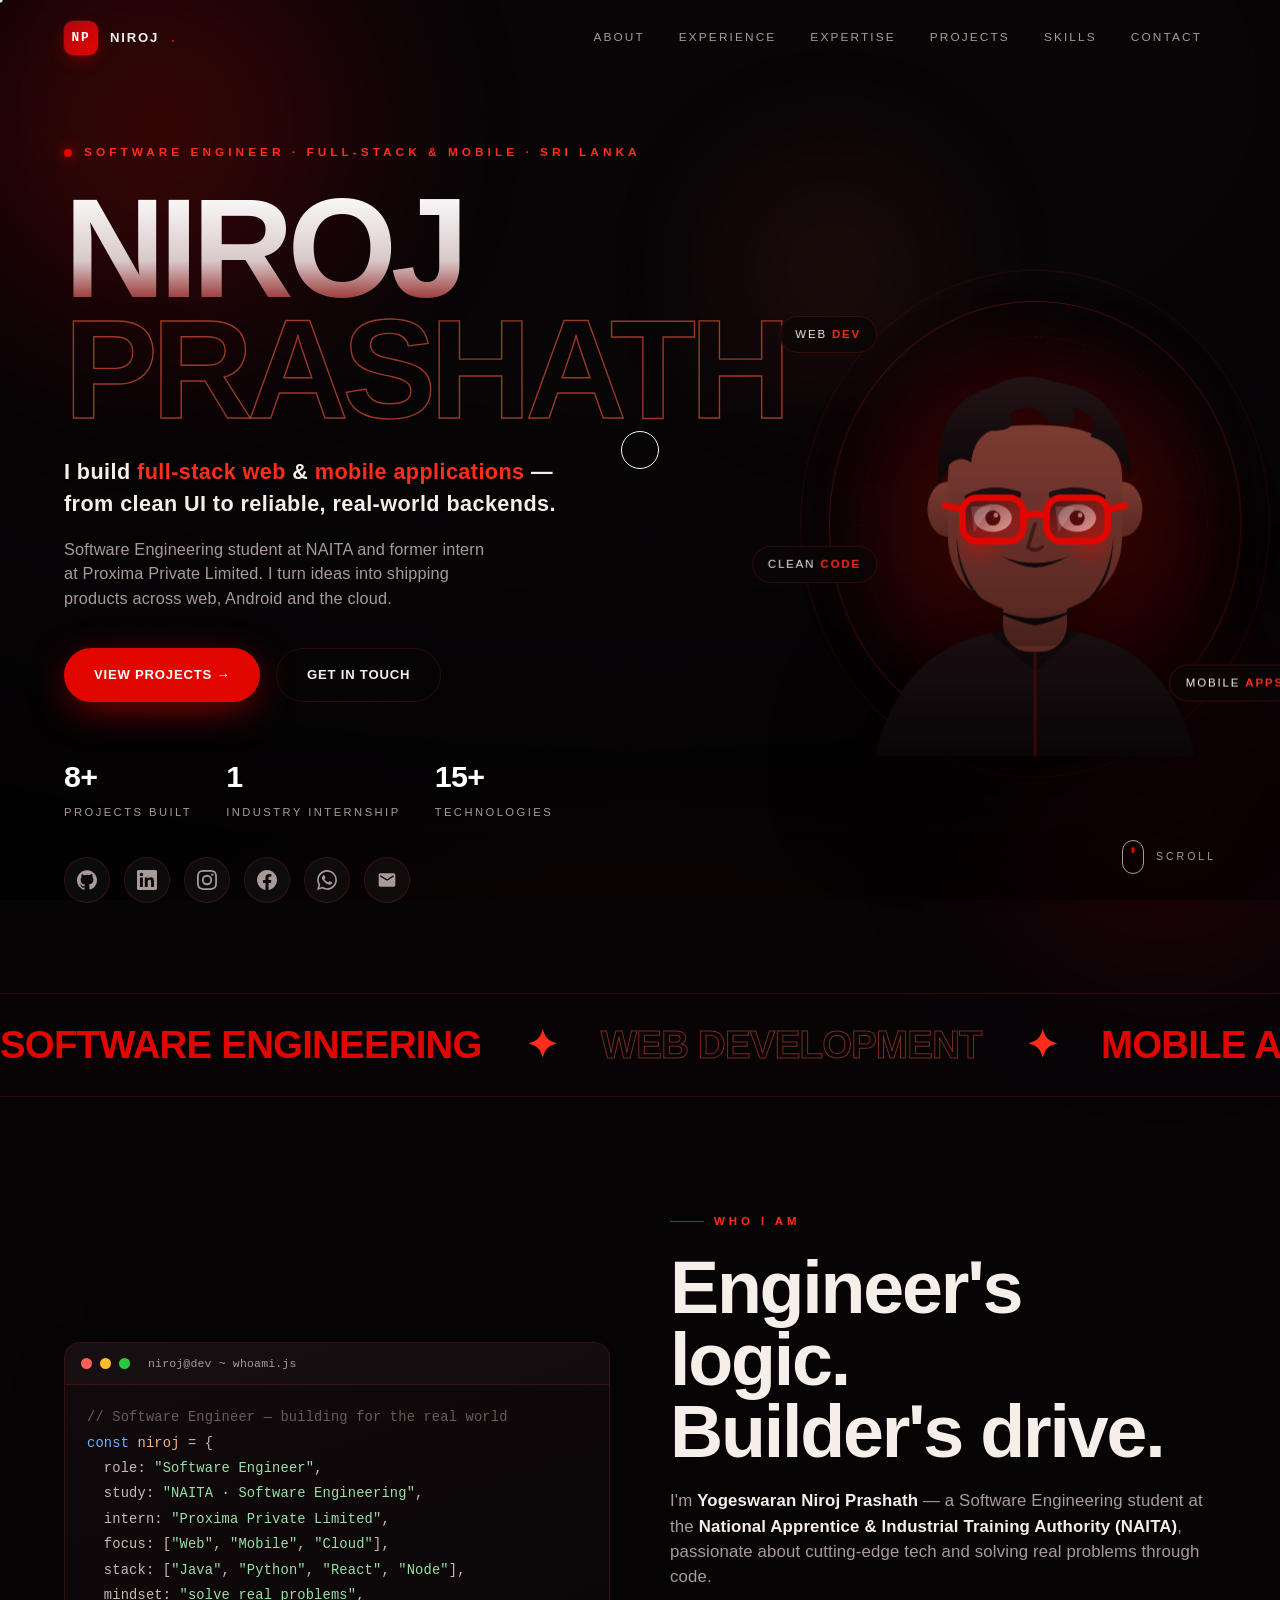
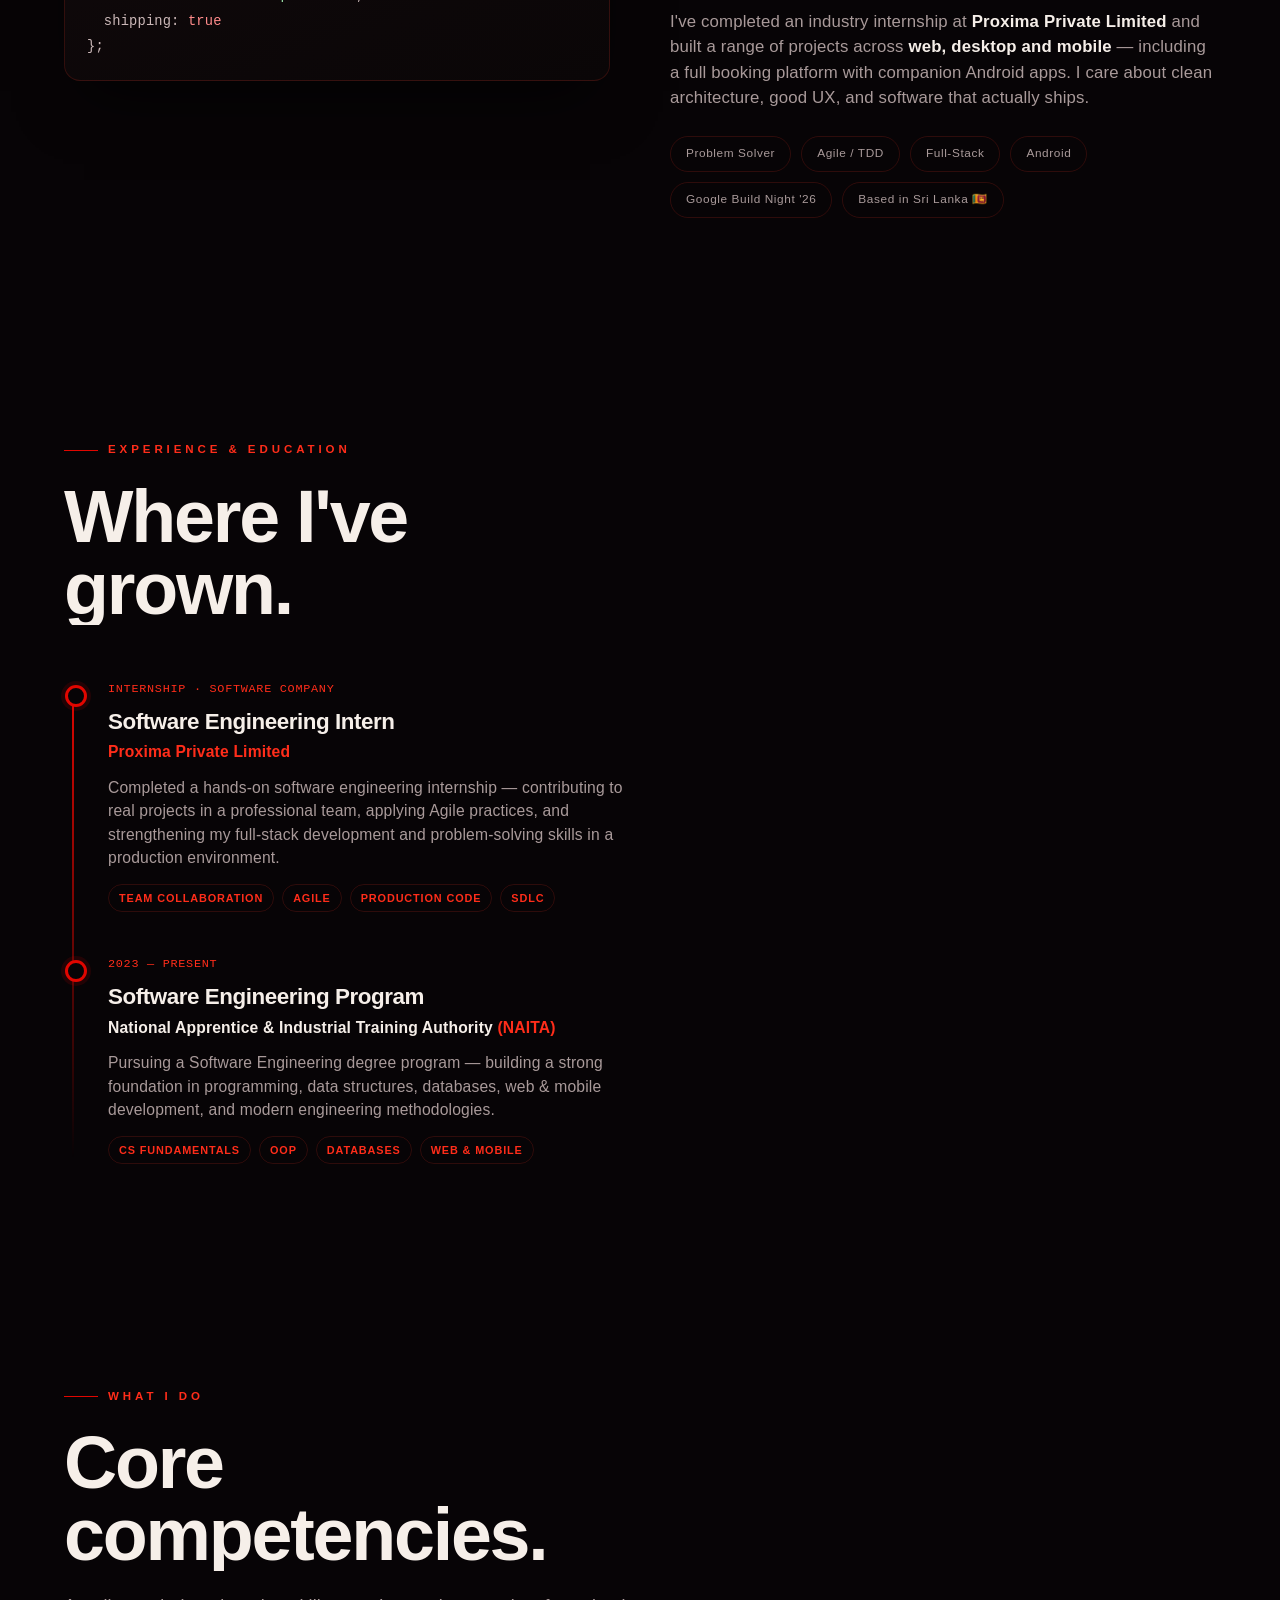
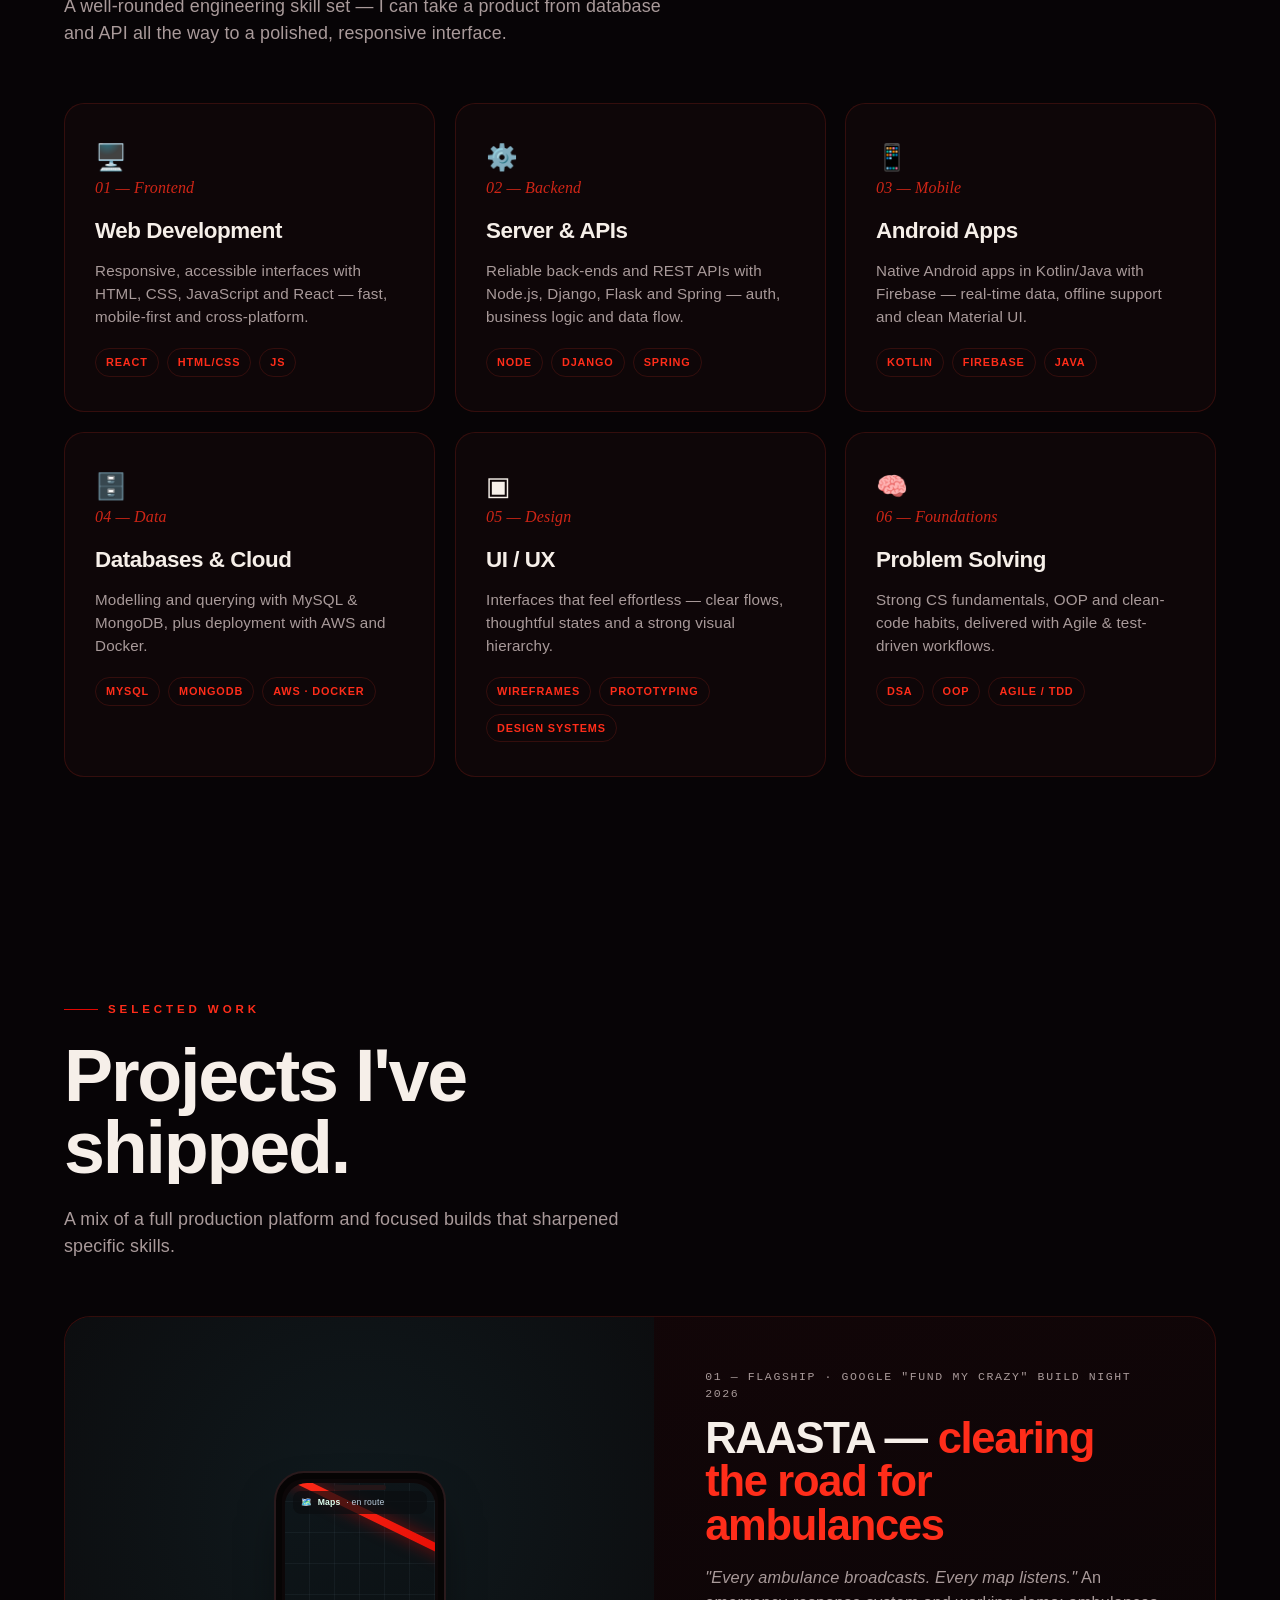
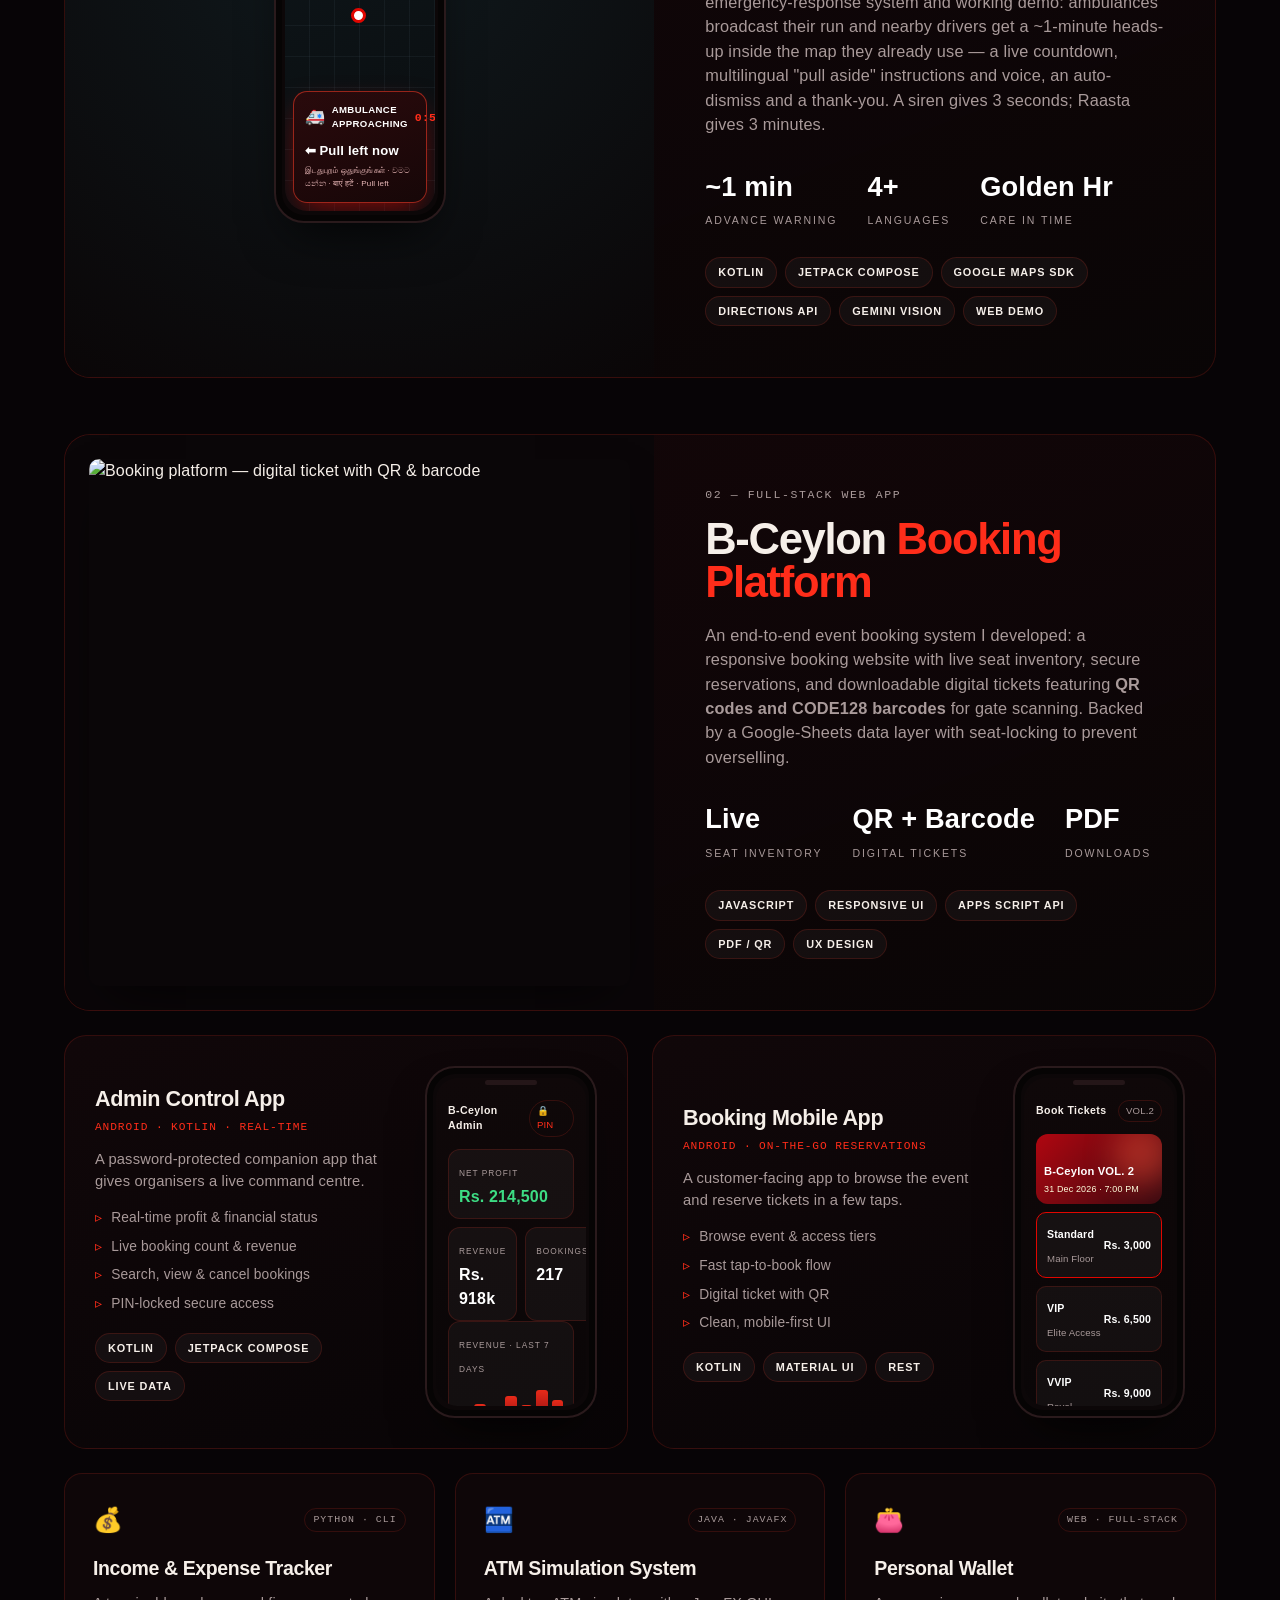
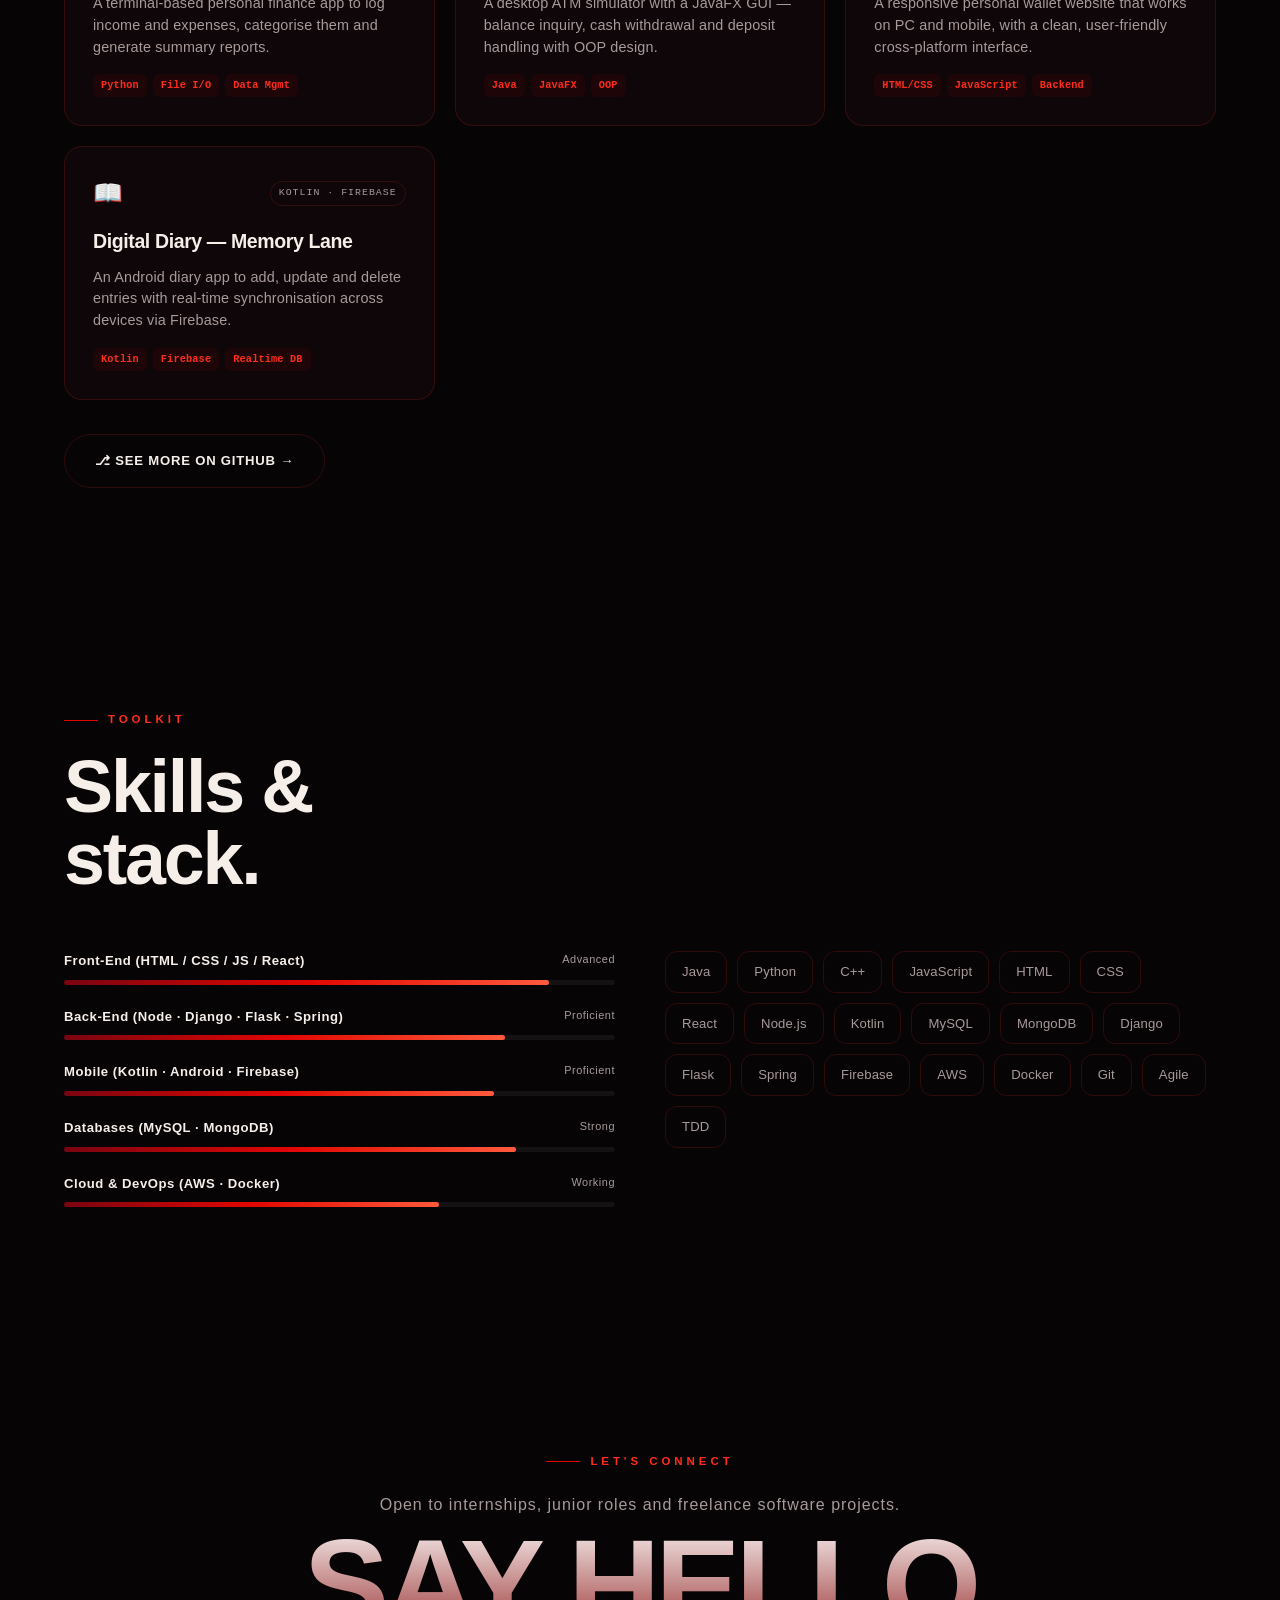
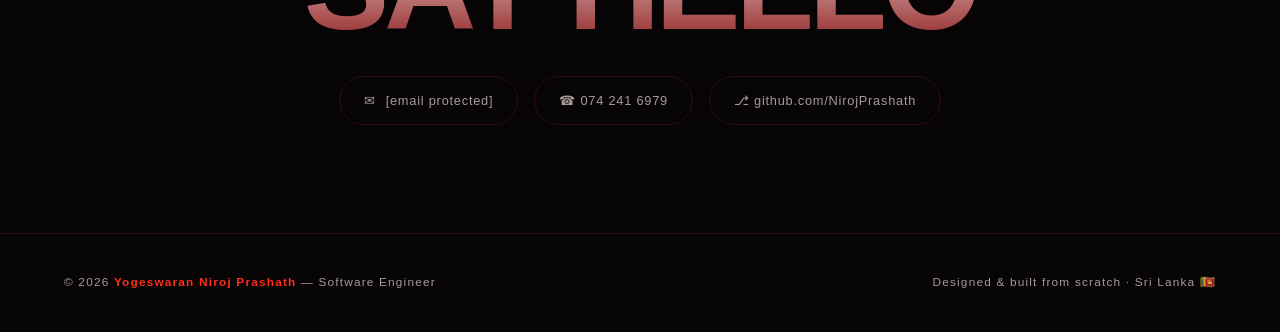
==== index.html @ 3a24121a "Add files via upload" ====
<!DOCTYPE html>
<html lang="en">
<head>
<meta charset="UTF-8" />
<meta name="viewport" content="width=device-width, initial-scale=1.0" />
<title>Niroj Prashath — Software Engineer</title>
<meta name="description" content="Portfolio of Yogeswaran Niroj Prashath — Software Engineer (NAITA). Full-stack web, mobile apps, and real-world software projects. Intern @ Proxima Private Limited." />
<style>
:root{
  --bg:#070406; --bg2:#0d0708; --ink:#f6efe9; --muted:#a99a9a;
  --red:#e10600; --red2:#ff2d1a; --crimson:#b00610; --blood:#7a0410;
  --ember:#ff5a3c; --line:rgba(255,60,40,.16); --card:rgba(20,10,11,.55);
  --glass:rgba(255,255,255,.04); --code:#9be0a8; --code2:#ffb27a; --code3:#6fb3ff;
  --sans:"Helvetica Neue",Inter,-apple-system,BlinkMacSystemFont,"Segoe UI",Arial,sans-serif;
  --mono:"SF Mono",ui-monospace,"Cascadia Code","Courier New",monospace;
  --serif:"Times New Roman",Georgia,serif;
}
*{margin:0;padding:0;box-sizing:border-box}
html{scroll-behavior:smooth}
body{background:var(--bg);color:var(--ink);font-family:var(--sans);overflow-x:hidden;line-height:1.5;letter-spacing:.01em;-webkit-font-smoothing:antialiased;cursor:none}
body.loading{overflow:hidden;height:100vh}
img{display:block;max-width:100%}
a{color:inherit;text-decoration:none}
::selection{background:var(--red);color:#fff}

.grain,.vignette{position:fixed;inset:0;pointer-events:none;z-index:2}
.vignette{background:radial-gradient(120% 90% at 50% 10%,transparent 40%,rgba(0,0,0,.55) 100%),radial-gradient(80% 60% at 50% 120%,rgba(123,4,16,.25),transparent 60%)}
.grain{opacity:.06;mix-blend-mode:overlay;background-image:url("data:image/svg+xml;utf8,<svg xmlns='http://www.w3.org/2000/svg' width='120' height='120'><filter id='n'><feTurbulence type='fractalNoise' baseFrequency='.9' numOctaves='2'/></filter><rect width='100%25' height='100%25' filter='url(%23n)'/></svg>")}

.cur,.cur-dot{position:fixed;top:0;left:0;pointer-events:none;z-index:9999;border-radius:50%;transform:translate(-50%,-50%);mix-blend-mode:difference}
.cur{width:38px;height:38px;border:1.5px solid #fff;transition:width .25s,height .25s,background .25s,opacity .3s}
.cur-dot{width:5px;height:5px;background:#fff}
.cur.grow{width:74px;height:74px;background:rgba(255,255,255,.12);border-color:transparent}
@media (hover:none){.cur,.cur-dot{display:none}body{cursor:auto}}

.progress{position:fixed;top:0;left:0;height:3px;width:0;z-index:9000;background:linear-gradient(90deg,var(--blood),var(--red),var(--ember));box-shadow:0 0 14px var(--red)}

#pre{position:fixed;inset:0;z-index:10000;background:var(--bg);display:grid;place-items:center;transition:opacity .8s,visibility .8s}
#pre.done{opacity:0;visibility:hidden}
.pre-word{font-weight:800;font-size:clamp(2rem,8vw,5rem);letter-spacing:-.03em;line-height:.95;text-align:center;color:#1a1012}
.pre-word b{color:var(--red)}
.pre-bar{margin:22px auto 0;width:min(60vw,320px);height:2px;background:rgba(255,255,255,.08);overflow:hidden}
.pre-bar i{display:block;height:100%;width:0;background:var(--red);animation:load 1.4s ease forwards}
@keyframes load{to{width:100%}}

nav{position:fixed;top:0;left:0;right:0;z-index:800;display:flex;align-items:center;justify-content:space-between;padding:20px clamp(18px,5vw,64px);transition:padding .4s,background .4s,backdrop-filter .4s}
nav.solid{padding-top:12px;padding-bottom:12px;background:rgba(7,4,6,.72);backdrop-filter:blur(14px);border-bottom:1px solid var(--line)}
.brand{display:flex;align-items:center;gap:12px;font-weight:800;letter-spacing:.14em;font-size:.82rem;text-transform:uppercase}
.brand .mono{width:34px;height:34px;border-radius:9px;display:grid;place-items:center;font-family:var(--mono);font-size:.8rem;font-weight:800;color:#fff;background:linear-gradient(135deg,var(--crimson),var(--red));box-shadow:0 0 0 1px var(--line),0 6px 18px -6px rgba(225,6,0,.7)}
.brand b{color:var(--red)}
.nav-links{display:flex;gap:6px}
.nav-links a{font-size:.74rem;text-transform:uppercase;letter-spacing:.18em;color:var(--muted);padding:9px 14px;border-radius:40px;transition:.3s}
.nav-links a:hover,.nav-links a.on{color:var(--ink)}
.nav-links a.on{background:var(--glass)}
.burger{display:none;flex-direction:column;gap:5px;padding:8px}
.burger span{width:24px;height:2px;background:var(--ink);transition:.3s}
@media(max-width:860px){
  .nav-links{position:fixed;inset:0;flex-direction:column;justify-content:center;align-items:center;gap:8px;background:rgba(6,3,5,.97);backdrop-filter:blur(20px);transform:translateY(-100%);transition:transform .5s cubic-bezier(.7,0,.2,1)}
  .nav-links.open{transform:translateY(0)}.nav-links a{font-size:1.1rem}
  .burger{display:flex;z-index:801}
  .burger.x span:nth-child(1){transform:translateY(7px) rotate(45deg)}
  .burger.x span:nth-child(2){opacity:0}
  .burger.x span:nth-child(3){transform:translateY(-7px) rotate(-45deg)}
}

section{position:relative;z-index:3;padding:clamp(80px,12vh,150px) clamp(18px,5vw,64px)}
.eyebrow{display:inline-flex;align-items:center;gap:10px;font-size:.72rem;letter-spacing:.34em;text-transform:uppercase;color:var(--red2);font-weight:700;margin-bottom:22px}
.eyebrow::before{content:"";width:34px;height:1px;background:var(--red)}
.h-sec{font-weight:800;letter-spacing:-.03em;line-height:.98;font-size:clamp(2.1rem,6vw,4.6rem)}
.lead{color:var(--muted);max-width:62ch;font-size:clamp(1rem,1.4vw,1.18rem);margin-top:22px}

.reveal{opacity:0;transform:translateY(38px);transition:opacity 1s cubic-bezier(.2,.7,.2,1),transform 1s cubic-bezier(.2,.7,.2,1)}
.reveal.in{opacity:1;transform:none}
.reveal.d1{transition-delay:.1s}.reveal.d2{transition-delay:.2s}.reveal.d3{transition-delay:.3s}.reveal.d4{transition-delay:.4s}
.mask{overflow:hidden;display:block}
.mask>span{display:block;transform:translateY(110%);transition:transform 1.05s cubic-bezier(.16,1,.3,1)}
.mask.in>span{transform:none}

/* HERO */
.hero{min-height:100vh;display:grid;grid-template-columns:1.15fr .85fr;align-items:center;gap:40px;padding:clamp(120px,16vh,180px) clamp(18px,5vw,64px) 90px;overflow:hidden}
.hero-bg{position:absolute;inset:0;z-index:0;pointer-events:none}
.orb{position:absolute;border-radius:50%;filter:blur(70px);opacity:.55;will-change:transform}
.orb.a{width:52vw;height:52vw;left:-14vw;top:-16vw;background:radial-gradient(circle,rgba(225,6,0,.5),transparent 62%)}
.orb.b{width:42vw;height:42vw;right:-12vw;bottom:-14vw;background:radial-gradient(circle,rgba(123,4,16,.6),transparent 60%)}
.orb.c{width:26vw;height:26vw;right:22vw;top:8vw;background:radial-gradient(circle,rgba(255,90,60,.3),transparent 62%)}
.hero-grid{position:absolute;inset:0;z-index:0;opacity:.5;background:linear-gradient(rgba(255,60,40,.05) 1px,transparent 1px) 0 0/100% 78px,linear-gradient(90deg,rgba(255,60,40,.05) 1px,transparent 1px) 0 0/78px 100%;mask:radial-gradient(80% 70% at 60% 40%,#000,transparent 85%)}
.hero-copy{position:relative;z-index:4}
.kicker{font-size:.74rem;letter-spacing:.34em;text-transform:uppercase;color:var(--red2);font-weight:700;margin-bottom:26px;display:flex;align-items:center;gap:12px}
.kicker span{width:8px;height:8px;border-radius:50%;background:var(--red);box-shadow:0 0 12px var(--red);animation:pulse 2s infinite}
@keyframes pulse{0%,100%{opacity:1}50%{opacity:.3}}
.title{font-weight:800;letter-spacing:-.045em;line-height:.86;font-size:clamp(3rem,11vw,9.2rem);text-transform:uppercase}
.title .row{display:block;overflow:hidden}
.title .row span{display:inline-block;transform:translateY(115%);opacity:0}
.title .out{-webkit-text-stroke:1.4px rgba(255,90,60,.6);color:transparent}
.title .fill{background:linear-gradient(180deg,#fff,#d8c9c9 60%,#8a1414);-webkit-background-clip:text;background-clip:text;color:transparent}
.role{margin-top:26px;font-size:clamp(1rem,1.8vw,1.35rem);font-weight:600;letter-spacing:.02em}
.role b{color:var(--red2)}
.hero-sub{color:var(--muted);max-width:48ch;margin-top:16px;font-size:1.02rem}
.cta{display:flex;gap:16px;flex-wrap:wrap;margin-top:38px}
.btn{position:relative;display:inline-flex;align-items:center;gap:10px;padding:16px 30px;border-radius:50px;font-weight:700;font-size:.82rem;letter-spacing:.06em;text-transform:uppercase;overflow:hidden;transition:transform .3s;will-change:transform}
.btn.primary{background:var(--red);color:#fff;box-shadow:0 10px 40px -8px rgba(225,6,0,.7)}
.btn.primary::after{content:"";position:absolute;inset:0;background:linear-gradient(120deg,transparent,rgba(255,255,255,.35),transparent);transform:translateX(-120%);transition:transform .6s}
.btn.primary:hover::after{transform:translateX(120%)}
.btn.ghost{border:1px solid var(--line);color:var(--ink)}
.btn.ghost:hover{border-color:var(--red);background:var(--glass)}
.hero-meta{display:flex;gap:34px;margin-top:52px;flex-wrap:wrap}
.hero-meta div span{display:block;font-weight:800;font-size:1.9rem;color:#fff;letter-spacing:-.02em}
.hero-meta div small{color:var(--muted);font-size:.7rem;letter-spacing:.22em;text-transform:uppercase}
/* hero social bar */
.hero-social{display:flex;gap:14px;margin-top:34px;flex-wrap:wrap}
.soc{width:46px;height:46px;border-radius:50%;display:grid;place-items:center;border:1px solid var(--line);color:var(--muted);background:var(--glass);transition:transform .3s,color .3s,background .3s,border-color .3s;will-change:transform}
.soc svg{width:20px;height:20px;fill:currentColor;display:block}
.soc:hover{color:#fff;border-color:var(--red);background:var(--red);transform:translateY(-4px);box-shadow:0 10px 26px -8px rgba(225,6,0,.7)}

/* AVATAR */
.avatar-wrap{position:relative;z-index:4;display:grid;place-items:center;perspective:1100px}
.avatar-3d{position:relative;width:min(38vw,420px);aspect-ratio:1/1.08;transform-style:preserve-3d;transition:transform .18s ease-out;will-change:transform}
.av-glow{position:absolute;inset:-8%;border-radius:50%;background:radial-gradient(circle,rgba(225,6,0,.5),transparent 62%);filter:blur(30px);transform:translateZ(-80px);animation:breathe 6s ease-in-out infinite}
@keyframes breathe{0%,100%{transform:translateZ(-80px) scale(1)}50%{transform:translateZ(-80px) scale(1.07)}}
.av-ring{position:absolute;inset:0;border-radius:50%;border:1px solid rgba(255,60,40,.25);transform:translateZ(-20px)}
.av-ring.r2{inset:-7%;border-color:rgba(255,60,40,.14);animation:spin 26s linear infinite}
.av-ring.r3{inset:8%;border-style:dashed;border-color:rgba(255,90,60,.12);animation:spin 40s linear infinite reverse}
@keyframes spin{to{transform:translateZ(-20px) rotate(360deg)}}
.av-svg{position:relative;width:100%;height:100%;transform:translateZ(40px);filter:drop-shadow(0 30px 50px rgba(0,0,0,.6))}
.av-float{animation:float 5s ease-in-out infinite}
@keyframes float{0%,100%{transform:translateY(0)}50%{transform:translateY(-14px)}}
.av-tag{position:absolute;padding:8px 14px;border-radius:40px;background:rgba(10,6,7,.8);backdrop-filter:blur(8px);border:1px solid var(--line);font-size:.66rem;letter-spacing:.16em;text-transform:uppercase;color:var(--ink);white-space:nowrap;transform:translateZ(90px)}
.av-tag b{color:var(--red2)}
.av-tag.t1{top:8%;left:-6%;animation:float 6s ease-in-out infinite}
.av-tag.t2{bottom:14%;right:-8%;animation:float 7s ease-in-out infinite .5s}
.av-tag.t3{bottom:38%;left:-12%;animation:float 6.5s ease-in-out infinite .8s}

.scrolldown{position:absolute;bottom:26px;right:clamp(18px,5vw,64px);z-index:4;display:flex;align-items:center;gap:12px;color:var(--muted);font-size:.66rem;letter-spacing:.28em;text-transform:uppercase;pointer-events:none}
@media(max-width:960px){.scrolldown{display:none}}
.scrolldown i{width:22px;height:34px;border:1.5px solid var(--muted);border-radius:14px;position:relative}
.scrolldown i::after{content:"";position:absolute;top:6px;left:50%;width:3px;height:6px;background:var(--red);border-radius:2px;transform:translateX(-50%);animation:sc 1.6s infinite}
@keyframes sc{0%{opacity:0;transform:translate(-50%,0)}40%{opacity:1}80%{opacity:0;transform:translate(-50%,12px)}}

.marquee{border-top:1px solid var(--line);border-bottom:1px solid var(--line);padding:22px 0;overflow:hidden;white-space:nowrap;position:relative;z-index:3;background:rgba(12,7,8,.4)}
.marquee .track{display:inline-flex;gap:44px;animation:scrollx 28s linear infinite;will-change:transform}
.marquee span{font-weight:800;font-size:clamp(1.4rem,3vw,2.4rem);letter-spacing:-.02em;text-transform:uppercase;color:transparent;-webkit-text-stroke:1px rgba(255,90,60,.45)}
.marquee span.hot{color:var(--red);-webkit-text-stroke:0}
.marquee .star{color:var(--red2);-webkit-text-stroke:0}
@keyframes scrollx{to{transform:translateX(-50%)}}

/* ABOUT */
.about{display:grid;grid-template-columns:1fr 1fr;gap:60px;align-items:center}
.about p{color:var(--muted);margin-top:20px;font-size:1.05rem}
.about p b{color:var(--ink);font-weight:600}
.chips{display:flex;flex-wrap:wrap;gap:10px;margin-top:26px}
.chip{padding:8px 15px;border:1px solid var(--line);border-radius:40px;font-size:.74rem;color:var(--muted);letter-spacing:.05em;transition:.3s}
.chip:hover{border-color:var(--red);color:var(--ink)}

/* code terminal card */
.term{border-radius:16px;border:1px solid var(--line);background:linear-gradient(160deg,#120a0c,#0a0607);overflow:hidden;box-shadow:0 30px 60px -20px rgba(0,0,0,.7);transform-style:preserve-3d}
.term-bar{display:flex;align-items:center;gap:8px;padding:12px 16px;border-bottom:1px solid var(--line);background:rgba(255,255,255,.02)}
.term-bar i{width:11px;height:11px;border-radius:50%;background:#3a2a2c}
.term-bar i.r{background:#ff5f56}.term-bar i.y{background:#ffbd2e}.term-bar i.g{background:#27c93f}
.term-bar b{margin-left:10px;font-family:var(--mono);font-size:.72rem;color:var(--muted);font-weight:500}
.term pre{margin:0;padding:20px 22px;font-family:var(--mono);font-size:clamp(.72rem,1.1vw,.86rem);line-height:1.85;color:#cbb8b8;overflow-x:auto}
.term .k{color:var(--code3)}.term .s{color:var(--code)}.term .c{color:#6b5a5c}.term .f{color:var(--code2)}.term .n{color:#ff8b8b}

/* EXPERIENCE timeline */
.timeline{margin-top:56px;position:relative;padding-left:34px}
.timeline::before{content:"";position:absolute;left:8px;top:6px;bottom:6px;width:2px;background:linear-gradient(var(--red),transparent)}
.tl{position:relative;padding:0 0 44px 10px}
.tl:last-child{padding-bottom:0}
.tl::before{content:"";position:absolute;left:-33px;top:4px;width:16px;height:16px;border-radius:50%;background:var(--bg);border:3px solid var(--red);box-shadow:0 0 0 4px rgba(225,6,0,.12)}
.tl .when{font-family:var(--mono);font-size:.74rem;letter-spacing:.06em;color:var(--red2);text-transform:uppercase}
.tl h3{font-size:1.4rem;font-weight:800;letter-spacing:-.02em;margin:6px 0 2px}
.tl .org{color:var(--ink);font-weight:600;font-size:.98rem}
.tl .org b{color:var(--red2)}
.tl p{color:var(--muted);margin-top:12px;font-size:.98rem;max-width:60ch}
.tl .xtags{margin-top:14px}

/* EXPERTISE cards */
.grid-exp{display:grid;grid-template-columns:repeat(auto-fit,minmax(280px,1fr));gap:20px;margin-top:56px}
.xcard{position:relative;padding:34px 30px;border-radius:20px;border:1px solid var(--line);background:var(--card);overflow:hidden;transition:transform .5s cubic-bezier(.2,.7,.2,1),border-color .4s;will-change:transform}
.xcard::before{content:"";position:absolute;inset:0;background:radial-gradient(400px circle at var(--mx,50%) var(--my,0%),rgba(225,6,0,.14),transparent 60%);opacity:0;transition:opacity .4s}
.xcard:hover{transform:translateY(-8px);border-color:rgba(255,60,40,.45)}
.xcard:hover::before{opacity:1}
.xnum{font-family:var(--serif);font-style:italic;font-size:1rem;color:var(--red2);opacity:.8}
.xcard h3{font-size:1.4rem;font-weight:800;letter-spacing:-.02em;margin:14px 0 12px}
.xcard p{color:var(--muted);font-size:.95rem}
.xtags{display:flex;flex-wrap:wrap;gap:8px;margin-top:20px}
.xtags b{font-weight:600;font-size:.68rem;letter-spacing:.08em;text-transform:uppercase;color:var(--red2);padding:5px 10px;border:1px solid var(--line);border-radius:30px}
.xicon{font-size:1.6rem}

/* FEATURED project */
.feat{position:relative;border-radius:26px;overflow:hidden;border:1px solid var(--line);background:linear-gradient(160deg,rgba(30,8,10,.6),rgba(10,6,7,.7));margin-top:56px}
.feat-top{display:grid;grid-template-columns:1.05fr 1fr;gap:0}
.feat-media{position:relative;min-height:440px;overflow:hidden;background:#0a0608;display:grid;place-items:center;padding:24px}
.feat-media img{width:100%;height:100%;object-fit:cover;border-radius:10px;transition:transform 1s;box-shadow:0 20px 50px -20px rgba(0,0,0,.8)}
.feat-media:hover img{transform:scale(1.03)}
.feat-body{padding:clamp(30px,4vw,56px);display:flex;flex-direction:column;justify-content:center}
.feat-kicker{font-family:var(--mono);font-size:.72rem;letter-spacing:.14em;text-transform:uppercase;color:var(--muted);margin-bottom:14px}
.feat-body h3{font-size:clamp(1.8rem,3.4vw,2.9rem);font-weight:800;letter-spacing:-.03em;line-height:1}
.feat-body h3 em{font-style:normal;color:var(--red2)}
.feat-body p{color:var(--muted);margin-top:18px;font-size:1.02rem}
.feat-stats{display:flex;gap:30px;margin-top:30px;flex-wrap:wrap}
.feat-stats div span{display:block;font-weight:800;font-size:1.7rem;color:#fff}
.feat-stats div small{color:var(--muted);font-size:.66rem;letter-spacing:.18em;text-transform:uppercase}
.feat-roles{display:flex;flex-wrap:wrap;gap:8px;margin-top:26px}
.feat-roles b{font-size:.68rem;letter-spacing:.08em;text-transform:uppercase;color:var(--ink);padding:6px 12px;background:var(--glass);border:1px solid var(--line);border-radius:30px;font-weight:600}

/* app duo (phone mockups) */
.apps{display:grid;grid-template-columns:1fr 1fr;gap:24px;margin-top:24px}
.appcard{border-radius:22px;border:1px solid var(--line);background:linear-gradient(160deg,rgba(24,10,12,.6),rgba(10,6,7,.6));padding:30px;display:grid;grid-template-columns:1fr auto;gap:20px;align-items:center;overflow:hidden;position:relative}
.appcard .txt h3{font-size:1.35rem;font-weight:800;letter-spacing:-.02em}
.appcard .txt .tagline{font-family:var(--mono);font-size:.7rem;color:var(--red2);letter-spacing:.08em;text-transform:uppercase;margin-top:4px}
.appcard .txt p{color:var(--muted);font-size:.92rem;margin-top:12px}
.applist{list-style:none;margin-top:16px;display:flex;flex-direction:column;gap:8px}
.applist li{color:var(--muted);font-size:.86rem;display:flex;align-items:center;gap:9px}
.applist li::before{content:"▹";color:var(--red2)}
.appcard .feat-roles{margin-top:18px}

/* phone */
.phone{width:172px;height:352px;border-radius:30px;background:#0c0708;border:2px solid #2a1a1c;box-shadow:0 24px 50px -18px rgba(0,0,0,.8),inset 0 0 0 6px #060404;padding:10px 9px;position:relative;flex:none;transition:transform .5s}
.appcard:hover .phone{transform:translateY(-8px) rotate(-2deg)}
.phone::before{content:"";position:absolute;top:12px;left:50%;transform:translateX(-50%);width:52px;height:5px;border-radius:5px;background:#241618;z-index:3}
.scr{position:absolute;inset:10px 9px;border-radius:22px;overflow:hidden;background:linear-gradient(180deg,#0f0809,#0a0607);padding:22px 12px 12px}
.scr .top{display:flex;align-items:center;justify-content:space-between;margin-bottom:12px}
.scr .top b{font-size:.66rem;font-weight:800;letter-spacing:.04em}
.scr .lock{font-size:.6rem;color:var(--red2);border:1px solid var(--line);border-radius:20px;padding:3px 7px;display:inline-flex;gap:4px;align-items:center}
.tile{background:rgba(255,255,255,.04);border:1px solid var(--line);border-radius:12px;padding:9px 10px;margin-bottom:8px}
.tile small{font-size:.52rem;letter-spacing:.12em;text-transform:uppercase;color:var(--muted)}
.tile .v{font-size:1rem;font-weight:800;color:#fff;margin-top:2px}
.tile .v.green{color:#3ddc84}.tile .v.red{color:var(--red2)}
.tilerow{display:grid;grid-template-columns:1fr 1fr;gap:8px}
.tilerow .tile{margin-bottom:0}
.mini-chart{display:flex;align-items:flex-end;gap:4px;height:44px;margin-top:8px}
.mini-chart i{flex:1;background:linear-gradient(var(--red2),var(--blood));border-radius:3px 3px 0 0;opacity:.9}
/* booking phone */
.bk-hero{height:70px;border-radius:12px;background:linear-gradient(135deg,var(--crimson),#3a0a10);display:flex;align-items:flex-end;padding:8px;position:relative;overflow:hidden}
.bk-hero b{font-size:.7rem;font-weight:800;color:#fff;z-index:2}
.bk-hero::after{content:"";position:absolute;right:-10px;top:-10px;width:60px;height:60px;border-radius:50%;background:rgba(255,90,60,.4);filter:blur(14px)}
.bk-tier{display:flex;justify-content:space-between;align-items:center;background:rgba(255,255,255,.04);border:1px solid var(--line);border-radius:10px;padding:8px 10px;margin-top:8px}
.bk-tier.sel{border-color:var(--red)}
.bk-tier small{font-size:.6rem;color:var(--muted)}
.bk-tier b{font-size:.66rem;color:#fff}
.bk-btn{margin-top:10px;text-align:center;font-size:.66rem;font-weight:800;color:#fff;background:var(--red);border-radius:20px;padding:8px;letter-spacing:.04em}

/* RAASTA map-alert mockup */
.raasta-media{background:radial-gradient(circle at 50% 30%,#101a1e,#0a0607)!important}
.rmap{position:absolute;inset:0;background:linear-gradient(160deg,#0e161a,#0a0d0f);overflow:hidden}
.rmap .grid2{position:absolute;inset:0;background:repeating-linear-gradient(90deg,transparent 0 24px,rgba(130,160,180,.07) 24px 25px),repeating-linear-gradient(0deg,transparent 0 30px,rgba(130,160,180,.07) 30px 31px)}
.rroute{position:absolute;left:-12%;top:10%;width:150%;height:8px;background:linear-gradient(90deg,var(--red2),var(--red));border-radius:8px;transform:rotate(26deg);box-shadow:0 0 16px rgba(225,6,0,.6)}
.amb-dot{position:absolute;left:44%;top:38%;width:15px;height:15px;border-radius:50%;background:#fff;border:3px solid var(--red);animation:ping 1.6s infinite}
@keyframes ping{0%{box-shadow:0 0 0 3px rgba(225,6,0,.5)}70%{box-shadow:0 0 0 15px rgba(225,6,0,0)}100%{box-shadow:0 0 0 3px rgba(225,6,0,0)}}
.ralert{position:absolute;left:8px;right:8px;bottom:8px;background:linear-gradient(160deg,#2a0a0c,#170708);border:1px solid rgba(255,60,40,.55);border-radius:14px;padding:11px;box-shadow:0 12px 30px -8px rgba(225,6,0,.6)}
.ralert-head{display:flex;align-items:center;gap:7px}
.ralert-head .amb-ico{font-size:1rem;animation:pulse 1.2s infinite}
.ralert-head b{font-size:.6rem;color:#fff;flex:1;letter-spacing:.04em;text-transform:uppercase}
.rcount{font-family:var(--mono);font-size:.72rem;font-weight:800;color:var(--red2)}
.rinstr{margin-top:9px;font-size:.82rem;font-weight:800;color:#fff}
.rlang{margin-top:5px;font-size:.5rem;color:#e9b8b8;line-height:1.6}
.rtop{position:absolute;top:8px;left:8px;right:8px;display:flex;align-items:center;gap:6px;font-size:.54rem;color:#bcd;background:rgba(10,14,16,.7);border-radius:8px;padding:5px 8px;z-index:2}

/* CV project grid */
.pgrid{display:grid;grid-template-columns:repeat(auto-fit,minmax(280px,1fr));gap:20px;margin-top:24px}
.pcard{position:relative;padding:28px;border-radius:18px;border:1px solid var(--line);background:var(--card);transition:transform .5s,border-color .4s;overflow:hidden}
.pcard:hover{transform:translateY(-6px);border-color:rgba(255,60,40,.4)}
.pcard .pc-top{display:flex;align-items:center;justify-content:space-between;margin-bottom:16px}
.pcard .pc-ico{font-size:1.5rem}
.pcard .pc-type{font-family:var(--mono);font-size:.62rem;letter-spacing:.1em;text-transform:uppercase;color:var(--muted);border:1px solid var(--line);padding:4px 8px;border-radius:20px}
.pcard h3{font-size:1.22rem;font-weight:800;letter-spacing:-.02em}
.pcard p{color:var(--muted);font-size:.9rem;margin-top:10px}
.pcard .stackline{display:flex;flex-wrap:wrap;gap:6px;margin-top:16px}
.pcard .stackline b{font-family:var(--mono);font-size:.64rem;color:var(--red2);font-weight:600;background:rgba(225,6,0,.08);padding:4px 8px;border-radius:6px}

/* SKILLS */
.skills-grid{display:grid;grid-template-columns:1fr 1fr;gap:50px;margin-top:56px}
.skill-row{margin-bottom:22px}
.skill-row .top{display:flex;justify-content:space-between;font-size:.82rem;letter-spacing:.04em;margin-bottom:9px}
.skill-row .top b{color:var(--ink);font-weight:600}.skill-row .top small{color:var(--muted)}
.bar{height:5px;background:rgba(255,255,255,.06);border-radius:6px;overflow:hidden}
.bar i{display:block;height:100%;width:0;background:linear-gradient(90deg,var(--blood),var(--red),var(--ember));border-radius:6px;transition:width 1.4s cubic-bezier(.2,.7,.2,1)}
.stack{display:flex;flex-wrap:wrap;gap:10px;align-content:flex-start}
.stack .t{padding:10px 16px;border:1px solid var(--line);border-radius:12px;font-size:.82rem;color:var(--muted);transition:.3s;font-weight:500}
.stack .t:hover{border-color:var(--red);color:var(--ink);transform:translateY(-3px)}

/* CONTACT */
.contact{text-align:center}
.contact .big{font-weight:800;letter-spacing:-.04em;line-height:.9;font-size:clamp(2.6rem,10vw,8rem);text-transform:uppercase;margin:10px 0 30px}
.contact .big a{background:linear-gradient(180deg,#fff,#8a1414);-webkit-background-clip:text;background-clip:text;color:transparent;transition:.4s}
.contact .big a:hover{background:linear-gradient(180deg,var(--red2),var(--red));-webkit-background-clip:text;background-clip:text}
.contact-row{display:flex;gap:16px;justify-content:center;flex-wrap:wrap;margin-top:34px}
.social{display:inline-flex;align-items:center;gap:10px;padding:14px 24px;border:1px solid var(--line);border-radius:50px;font-size:.8rem;letter-spacing:.06em;color:var(--muted);transition:.3s}
.social:hover{border-color:var(--red);color:var(--ink);transform:translateY(-3px)}

footer{position:relative;z-index:3;padding:40px clamp(18px,5vw,64px);border-top:1px solid var(--line);display:flex;justify-content:space-between;align-items:center;flex-wrap:wrap;gap:14px;color:var(--muted);font-size:.74rem;letter-spacing:.1em}
footer b{color:var(--red2)}

@media(max-width:960px){
  .hero{grid-template-columns:1fr;text-align:left;gap:20px}
  .avatar-wrap{order:-1;margin-bottom:10px}.avatar-3d{width:min(72vw,340px)}
  .about,.feat-top,.skills-grid,.apps{grid-template-columns:1fr}
  .feat-media{min-height:300px}
}
@media(max-width:520px){
  .appcard{grid-template-columns:1fr;justify-items:center;text-align:center}
  .appcard .applist li{text-align:left}
}
</style>
</head>
<body class="loading">

<div id="pre"><div><div class="pre-word">NIROJ<br><b>PRASHATH</b></div><div class="pre-bar"><i></i></div></div></div>

<div class="grain"></div><div class="vignette"></div>
<div class="cur"></div><div class="cur-dot"></div>
<div class="progress"></div>

<nav id="nav">
  <a href="#top" class="brand"><span class="mono">NP</span> NIROJ<b>.</b></a>
  <div class="nav-links" id="menu">
    <a href="#about" class="lk">About</a>
    <a href="#experience" class="lk">Experience</a>
    <a href="#expertise" class="lk">Expertise</a>
    <a href="#projects" class="lk">Projects</a>
    <a href="#skills" class="lk">Skills</a>
    <a href="#contact" class="lk">Contact</a>
  </div>
  <div class="burger" id="burger"><span></span><span></span><span></span></div>
</nav>

<!-- HERO -->
<header class="hero" id="top">
  <div class="hero-bg">
    <div class="orb a" data-depth="0.25"></div>
    <div class="orb b" data-depth="0.4"></div>
    <div class="orb c" data-depth="0.6"></div>
    <div class="hero-grid" data-depth="0.1"></div>
  </div>
  <div class="hero-copy">
    <div class="kicker"><span></span> Software Engineer · Full-Stack &amp; Mobile · Sri Lanka</div>
    <h1 class="title" id="title">
      <span class="row"><span class="fill">NIROJ</span></span>
      <span class="row"><span class="out">PRASHATH</span></span>
    </h1>
    <p class="role reveal d1">I build <b>full-stack web</b> &amp; <b>mobile applications</b> —<br>from clean UI to reliable, real-world backends.</p>
    <p class="hero-sub reveal d2">Software Engineering student at NAITA and former intern at Proxima Private Limited. I turn ideas into shipping products across web, Android and the cloud.</p>
    <div class="cta reveal d3">
      <a href="#projects" class="btn primary mag">View Projects →</a>
      <a href="#contact" class="btn ghost mag">Get In Touch</a>
    </div>
      <div class="hero-meta reveal d4">
      <div><span>8+</span><small>Projects Built</small></div>
      <div><span>1</span><small>Industry Internship</small></div>
      <div><span>15+</span><small>Technologies</small></div>
    </div>

    <!-- ===== SOCIAL LINKS (edit the href="" values below) ===== -->
    <div class="hero-social reveal d4">
      <a href="https://github.com/NirojPrashath" target="_blank" rel="noopener" class="soc mag" aria-label="GitHub">
        <svg viewBox="0 0 24 24"><path d="M12 .297c-6.63 0-12 5.373-12 12 0 5.303 3.438 9.8 8.205 11.385.6.113.82-.258.82-.577 0-.285-.01-1.04-.015-2.04-3.338.724-4.042-1.61-4.042-1.61C4.422 18.07 3.633 17.7 3.633 17.7c-1.087-.744.084-.729.084-.729 1.205.084 1.838 1.236 1.838 1.236 1.07 1.835 2.809 1.305 3.495.998.108-.776.417-1.305.76-1.605-2.665-.305-5.467-1.334-5.467-5.931 0-1.311.469-2.381 1.236-3.221-.124-.303-.535-1.524.117-3.176 0 0 1.008-.322 3.301 1.23A11.509 11.509 0 0 1 12 5.803c1.02.005 2.047.138 3.006.404 2.291-1.552 3.297-1.23 3.297-1.23.653 1.653.242 2.874.118 3.176.77.84 1.235 1.911 1.235 3.221 0 4.609-2.807 5.624-5.479 5.921.43.372.823 1.102.823 2.222 0 1.606-.014 2.898-.014 3.293 0 .322.216.694.825.576C20.565 22.092 24 17.592 24 12.297c0-6.627-5.373-12-12-12"/></svg>
      </a>
      <a href="https://www.linkedin.com/in/niroj-prashath-493631367" target="_blank" rel="noopener" class="soc mag" aria-label="LinkedIn">
        <svg viewBox="0 0 24 24"><path d="M20.447 20.452h-3.554v-5.569c0-1.328-.027-3.037-1.852-3.037-1.853 0-2.136 1.445-2.136 2.939v5.667H9.351V9h3.414v1.561h.046c.477-.9 1.637-1.85 3.37-1.85 3.601 0 4.267 2.37 4.267 5.455v6.286zM5.337 7.433a2.062 2.062 0 0 1-2.063-2.065 2.064 2.064 0 1 1 2.063 2.065zm1.782 13.019H3.555V9h3.564v11.452zM22.225 0H1.771C.792 0 0 .774 0 1.729v20.542C0 23.227.792 24 1.771 24h20.451C23.2 24 24 23.227 24 22.271V1.729C24 .774 23.2 0 22.222 0h.003z"/></svg>
      </a>
      <a href="https://www.instagram.com/mr_redwolf_toro" target="_blank" rel="noopener" class="soc mag" aria-label="Instagram">
        <svg viewBox="0 0 24 24"><path d="M12 2.163c3.204 0 3.584.012 4.85.07 3.252.148 4.771 1.691 4.919 4.919.058 1.265.069 1.645.069 4.849 0 3.205-.012 3.584-.069 4.849-.149 3.225-1.664 4.771-4.919 4.919-1.266.058-1.644.07-4.85.07-3.204 0-3.584-.012-4.849-.07-3.26-.149-4.771-1.699-4.919-4.92-.058-1.265-.07-1.644-.07-4.849 0-3.204.013-3.583.07-4.849.149-3.227 1.664-4.771 4.919-4.919 1.266-.057 1.645-.069 4.849-.069zM12 0C8.741 0 8.333.014 7.053.072 2.695.272.273 2.69.073 7.052.014 8.333 0 8.741 0 12c0 3.259.014 3.668.072 4.948.2 4.358 2.618 6.78 6.98 6.98C8.333 23.986 8.741 24 12 24c3.259 0 3.668-.014 4.948-.072 4.354-.2 6.782-2.618 6.979-6.98.059-1.28.073-1.689.073-4.948 0-3.259-.014-3.667-.072-4.947-.196-4.354-2.617-6.78-6.979-6.98C15.668.014 15.259 0 12 0zm0 5.838a6.162 6.162 0 1 0 0 12.324 6.162 6.162 0 0 0 0-12.324zM12 16a4 4 0 1 1 0-8 4 4 0 0 1 0 8zm6.406-11.845a1.44 1.44 0 1 0 0 2.881 1.44 1.44 0 0 0 0-2.881z"/></svg>
      </a>
      <a href="https://www.facebook.com/yogeswaran.nirojprashath" target="_blank" rel="noopener" class="soc mag" aria-label="Facebook">
        <svg viewBox="0 0 24 24"><path d="M24 12.073c0-6.627-5.373-12-12-12s-12 5.373-12 12c0 5.99 4.388 10.954 10.125 11.854v-8.385H7.078v-3.47h3.047V9.43c0-3.007 1.792-4.669 4.533-4.669 1.312 0 2.686.235 2.686.235v2.953H15.83c-1.491 0-1.956.925-1.956 1.874v2.25h3.328l-.532 3.47h-2.796v8.385C19.612 23.027 24 18.062 24 12.073z"/></svg>
      </a>
      <a href="https://wa.me/94719824282" target="_blank" rel="noopener" class="soc mag" aria-label="WhatsApp">
        <svg viewBox="0 0 24 24"><path d="M17.472 14.382c-.297-.149-1.758-.867-2.03-.967-.273-.099-.471-.148-.67.15-.197.297-.767.966-.94 1.164-.173.199-.347.223-.644.075-.297-.149-1.255-.463-2.39-1.475-.883-.788-1.48-1.761-1.653-2.059-.173-.297-.018-.458.13-.606.134-.133.298-.347.446-.52.149-.174.198-.298.298-.497.099-.198.05-.371-.025-.52-.075-.149-.669-1.612-.916-2.207-.242-.579-.487-.5-.669-.51-.173-.008-.371-.01-.57-.01-.198 0-.52.074-.792.372-.272.297-1.04 1.016-1.04 2.479 0 1.462 1.065 2.875 1.213 3.074.149.198 2.096 3.2 5.077 4.487.709.306 1.262.489 1.694.625.712.227 1.36.195 1.871.118.571-.085 1.758-.719 2.006-1.413.248-.694.248-1.289.173-1.413-.074-.124-.272-.198-.57-.347m-5.421 7.403h-.004a9.87 9.87 0 0 1-5.031-1.378l-.361-.214-3.741.982.998-3.648-.235-.374a9.86 9.86 0 0 1-1.51-5.26c.001-5.45 4.436-9.884 9.888-9.884 2.64 0 5.122 1.03 6.988 2.898a9.825 9.825 0 0 1 2.893 6.994c-.003 5.45-4.437 9.884-9.885 9.884m8.413-18.297A11.815 11.815 0 0 0 12.05 0C5.495 0 .16 5.335.157 11.892c0 2.096.547 4.142 1.588 5.945L.057 24l6.305-1.654a11.882 11.882 0 0 0 5.683 1.448h.005c6.554 0 11.89-5.335 11.893-11.893a11.821 11.821 0 0 0-3.48-8.413"/></svg>
      </a>
      <a href="https://mail.google.com/mail/?view=cm&amp;fs=1&amp;to=yogeswarannirojprashath@gmail.com" target="_blank" rel="noopener" class="soc mag" aria-label="Email">
        <svg viewBox="0 0 24 24"><path d="M20 4H4c-1.1 0-2 .9-2 2v12c0 1.1.9 2 2 2h16c1.1 0 2-.9 2-2V6c0-1.1-.9-2-2-2zm0 4l-8 5-8-5V6l8 5 8-5v2z"/></svg>
      </a>
    </div>
    <!-- ===== END SOCIAL LINKS ===== -->
  </div>

  <div class="avatar-wrap">
    <div class="avatar-3d" id="avatar">
      <div class="av-glow"></div>
      <div class="av-ring"></div><div class="av-ring r2"></div><div class="av-ring r3"></div>
      <div class="av-svg av-float">
        <svg viewBox="0 0 300 320" width="100%" height="100%" xmlns="http://www.w3.org/2000/svg">
          <defs>
            <linearGradient id="skin" x1="0" y1="0" x2="0" y2="1"><stop offset="0" stop-color="#7a3b32"/><stop offset="1" stop-color="#5a2822"/></linearGradient>
            <linearGradient id="hair" x1="0" y1="0" x2="0" y2="1"><stop offset="0" stop-color="#221316"/><stop offset="1" stop-color="#0c0709"/></linearGradient>
            <linearGradient id="shirt" x1="0" y1="0" x2="0" y2="1"><stop offset="0" stop-color="#1a0f12"/><stop offset="1" stop-color="#0a0608"/></linearGradient>
            <radialGradient id="cheek" cx="50%" cy="50%" r="50%"><stop offset="0" stop-color="#e10600" stop-opacity=".35"/><stop offset="1" stop-color="#e10600" stop-opacity="0"/></radialGradient>
            <linearGradient id="lens" x1="0" y1="0" x2="1" y2="1"><stop offset="0" stop-color="#2a1518" stop-opacity=".85"/><stop offset="1" stop-color="#e10600" stop-opacity=".25"/></linearGradient>
          </defs>
          <!-- collar / shirt -->
          <path d="M40 320 Q60 232 150 232 Q240 232 260 320 Z" fill="url(#shirt)"/>
          <path d="M120 236 L150 262 L180 236 L172 232 L150 246 L128 232 Z" fill="#000" opacity=".3"/>
          <path d="M150 246 L150 320" stroke="#e10600" stroke-opacity=".22" stroke-width="2"/>
          <!-- neck -->
          <rect x="128" y="196" width="44" height="52" rx="18" fill="url(#skin)"/>
          <path d="M128 210 Q150 232 172 210 L172 244 L128 244 Z" fill="#000" opacity=".22"/>
          <!-- ears -->
          <ellipse cx="90" cy="150" rx="14" ry="19" fill="url(#skin)"/>
          <ellipse cx="210" cy="150" rx="14" ry="19" fill="url(#skin)"/>
          <!-- face -->
          <path d="M90 128 Q90 92 150 92 Q210 92 210 128 L210 168 Q210 214 150 224 Q90 214 90 168 Z" fill="url(#skin)"/>
          <circle cx="112" cy="172" r="19" fill="url(#cheek)"/>
          <circle cx="188" cy="172" r="19" fill="url(#cheek)"/>
          <!-- beard -->
          <path d="M96 168 Q100 220 150 230 Q200 220 204 168 Q204 200 186 214 Q150 236 114 214 Q96 200 96 168 Z" fill="url(#hair)"/>
          <path d="M126 182 Q150 192 174 182 Q160 190 150 190 Q140 190 126 182 Z" fill="url(#hair)"/>
          <!-- hair -->
          <path d="M84 132 Q78 78 120 66 Q140 54 162 62 Q214 68 216 128 Q206 104 188 100 Q196 84 176 80 Q182 96 160 90 Q150 74 132 84 Q140 96 120 96 Q108 100 106 118 Q98 112 90 120 Q88 126 84 132 Z" fill="url(#hair)"/>
          <!-- brows -->
          <path d="M104 142 Q120 134 138 140" fill="none" stroke="#1a0f12" stroke-width="5" stroke-linecap="round"/>
          <path d="M162 140 Q180 134 196 142" fill="none" stroke="#1a0f12" stroke-width="5" stroke-linecap="round"/>
          <!-- eyes -->
          <g id="eyes">
            <ellipse cx="121" cy="156" rx="13" ry="9.5" fill="#f4ece6"/>
            <ellipse cx="179" cy="156" rx="13" ry="9.5" fill="#f4ece6"/>
            <g id="pupilL"><circle cx="121" cy="156" r="5.2" fill="#120a0b"/><circle cx="123" cy="154" r="1.6" fill="#fff"/></g>
            <g id="pupilR"><circle cx="179" cy="156" r="5.2" fill="#120a0b"/><circle cx="181" cy="154" r="1.6" fill="#fff"/></g>
            <rect id="lidL" x="106" y="142" width="30" height="0" rx="4" fill="url(#skin)"/>
            <rect id="lidR" x="164" y="142" width="30" height="0" rx="4" fill="url(#skin)"/>
          </g>
          <!-- GLASSES -->
          <g stroke="#e10600" stroke-width="4.5" fill="url(#lens)">
            <rect x="100" y="142" width="42" height="30" rx="10"/>
            <rect x="158" y="142" width="42" height="30" rx="10"/>
          </g>
          <path d="M142 156 Q150 150 158 156" fill="none" stroke="#e10600" stroke-width="4.5"/>
          <path d="M100 150 L86 147" stroke="#e10600" stroke-width="4.5"/>
          <path d="M200 150 L214 147" stroke="#e10600" stroke-width="4.5"/>
          <path d="M106 148 L120 148 L108 166 Z" fill="#fff" opacity=".14"/>
          <path d="M164 148 L178 148 L166 166 Z" fill="#fff" opacity=".14"/>
          <!-- nose -->
          <path d="M150 160 L145 176 Q150 180 155 176" fill="none" stroke="#3d1c18" stroke-width="2.5" stroke-linecap="round"/>
        </svg>
      </div>
      <div class="av-tag t1">Web <b>Dev</b></div>
      <div class="av-tag t2">Mobile <b>Apps</b></div>
      <div class="av-tag t3">Clean <b>Code</b></div>
    </div>
  </div>
  <div class="scrolldown"><i></i> Scroll</div>
</header>

<!-- MARQUEE -->
<div class="marquee">
  <div class="track">
    <span class="hot">SOFTWARE ENGINEERING</span><span class="star">✦</span>
    <span>WEB DEVELOPMENT</span><span class="star">✦</span>
    <span class="hot">MOBILE APPS</span><span class="star">✦</span>
    <span>UI / UX</span><span class="star">✦</span>
    <span class="hot">CLOUD &amp; DEVOPS</span><span class="star">✦</span>
    <span>DATABASES</span><span class="star">✦</span>
    <span class="hot">SOFTWARE ENGINEERING</span><span class="star">✦</span>
    <span>WEB DEVELOPMENT</span><span class="star">✦</span>
    <span class="hot">MOBILE APPS</span><span class="star">✦</span>
    <span>UI / UX</span><span class="star">✦</span>
    <span class="hot">CLOUD &amp; DEVOPS</span><span class="star">✦</span>
    <span>DATABASES</span><span class="star">✦</span>
  </div>
</div>

<!-- ABOUT -->
<section id="about" class="about">
  <div class="reveal tilt">
    <div class="term">
      <div class="term-bar"><i class="r"></i><i class="y"></i><i class="g"></i><b>niroj@dev ~ whoami.js</b></div>
      <pre><span class="c">// Software Engineer — building for the real world</span>
<span class="k">const</span> <span class="f">niroj</span> = {
  role: <span class="s">"Software Engineer"</span>,
  study: <span class="s">"NAITA · Software Engineering"</span>,
  intern: <span class="s">"Proxima Private Limited"</span>,
  focus: [<span class="s">"Web"</span>, <span class="s">"Mobile"</span>, <span class="s">"Cloud"</span>],
  stack: [<span class="s">"Java"</span>, <span class="s">"Python"</span>, <span class="s">"React"</span>, <span class="s">"Node"</span>],
  mindset: <span class="s">"solve real problems"</span>,
  shipping: <span class="n">true</span>
};</pre>
    </div>
  </div>
  <div>
    <div class="eyebrow reveal">Who I Am</div>
    <h2 class="h-sec mask"><span>Engineer's logic.<br>Builder's drive.</span></h2>
    <p class="reveal d1">I'm <b>Yogeswaran Niroj Prashath</b> — a Software Engineering student at the <b>National Apprentice &amp; Industrial Training Authority (NAITA)</b>, passionate about cutting-edge tech and solving real problems through code.</p>
    <p class="reveal d2">I've completed an industry internship at <b>Proxima Private Limited</b> and built a range of projects across <b>web, desktop and mobile</b> — including a full booking platform with companion Android apps. I care about clean architecture, good UX, and software that actually ships.</p>
    <div class="chips reveal d3">
      <span class="chip">Problem Solver</span><span class="chip">Agile / TDD</span>
      <span class="chip">Full-Stack</span><span class="chip">Android</span>
      <span class="chip">Google Build Night '26</span>
      <span class="chip">Based in Sri Lanka 🇱🇰</span>
    </div>
  </div>
</section>

<!-- EXPERIENCE -->
<section id="experience">
  <div class="eyebrow reveal">Experience &amp; Education</div>
  <h2 class="h-sec mask"><span>Where I've<br>grown.</span></h2>
  <div class="timeline">
    <div class="tl reveal">
      <div class="when">Internship · Software Company</div>
      <h3>Software Engineering Intern</h3>
      <div class="org"><b>Proxima Private Limited</b></div>
      <p>Completed a hands-on software engineering internship — contributing to real projects in a professional team, applying Agile practices, and strengthening my full-stack development and problem-solving skills in a production environment.</p>
      <div class="xtags"><b>Team Collaboration</b><b>Agile</b><b>Production Code</b><b>SDLC</b></div>
    </div>
    <div class="tl reveal d1">
      <div class="when">2023 — Present</div>
      <h3>Software Engineering Program</h3>
      <div class="org">National Apprentice &amp; Industrial Training Authority <b>(NAITA)</b></div>
      <p>Pursuing a Software Engineering degree program — building a strong foundation in programming, data structures, databases, web &amp; mobile development, and modern engineering methodologies.</p>
      <div class="xtags"><b>CS Fundamentals</b><b>OOP</b><b>Databases</b><b>Web &amp; Mobile</b></div>
    </div>
  </div>
</section>

<!-- EXPERTISE -->
<section id="expertise">
  <div class="eyebrow reveal">What I Do</div>
  <h2 class="h-sec mask"><span>Core<br>competencies.</span></h2>
  <p class="lead reveal d1">A well-rounded engineering skill set — I can take a product from database and API all the way to a polished, responsive interface.</p>
  <div class="grid-exp">
    <article class="xcard tilt reveal d1">
      <div class="xicon">🖥️</div><div class="xnum">01 — Frontend</div>
      <h3>Web Development</h3>
      <p>Responsive, accessible interfaces with HTML, CSS, JavaScript and React — fast, mobile-first and cross-platform.</p>
      <div class="xtags"><b>React</b><b>HTML/CSS</b><b>JS</b></div>
    </article>
    <article class="xcard tilt reveal d2">
      <div class="xicon">⚙️</div><div class="xnum">02 — Backend</div>
      <h3>Server &amp; APIs</h3>
      <p>Reliable back-ends and REST APIs with Node.js, Django, Flask and Spring — auth, business logic and data flow.</p>
      <div class="xtags"><b>Node</b><b>Django</b><b>Spring</b></div>
    </article>
    <article class="xcard tilt reveal d3">
      <div class="xicon">📱</div><div class="xnum">03 — Mobile</div>
      <h3>Android Apps</h3>
      <p>Native Android apps in Kotlin/Java with Firebase — real-time data, offline support and clean Material UI.</p>
      <div class="xtags"><b>Kotlin</b><b>Firebase</b><b>Java</b></div>
    </article>
    <article class="xcard tilt reveal d1">
      <div class="xicon">🗄️</div><div class="xnum">04 — Data</div>
      <h3>Databases &amp; Cloud</h3>
      <p>Modelling and querying with MySQL &amp; MongoDB, plus deployment with AWS and Docker.</p>
      <div class="xtags"><b>MySQL</b><b>MongoDB</b><b>AWS · Docker</b></div>
    </article>
    <article class="xcard tilt reveal d2">
      <div class="xicon">▣</div><div class="xnum">05 — Design</div>
      <h3>UI / UX</h3>
      <p>Interfaces that feel effortless — clear flows, thoughtful states and a strong visual hierarchy.</p>
      <div class="xtags"><b>Wireframes</b><b>Prototyping</b><b>Design Systems</b></div>
    </article>
    <article class="xcard tilt reveal d3">
      <div class="xicon">🧠</div><div class="xnum">06 — Foundations</div>
      <h3>Problem Solving</h3>
      <p>Strong CS fundamentals, OOP and clean-code habits, delivered with Agile &amp; test-driven workflows.</p>
      <div class="xtags"><b>DSA</b><b>OOP</b><b>Agile / TDD</b></div>
    </article>
  </div>
</section>

<!-- PROJECTS -->
<section id="projects">
  <div class="eyebrow reveal">Selected Work</div>
  <h2 class="h-sec mask"><span>Projects I've<br>shipped.</span></h2>
  <p class="lead reveal d1">A mix of a full production platform and focused builds that sharpened specific skills.</p>

  <!-- Featured: RAASTA -->
  <div class="feat reveal d1">
    <div class="feat-top">
      <div class="feat-media raasta-media">
        <div class="phone" aria-hidden="true">
          <div class="scr" style="padding:0">
            <div class="rmap">
              <div class="grid2"></div>
              <div class="rroute"></div>
              <span class="amb-dot"></span>
              <div class="rtop">🗺️ <b style="color:#dfe">Maps</b> · en route</div>
            </div>
            <div class="ralert">
              <div class="ralert-head"><span class="amb-ico">🚑</span><b>Ambulance approaching</b><span class="rcount">0:58</span></div>
              <div class="rinstr">⬅ Pull left now</div>
              <div class="rlang">இடதுபுறம் ஒதுங்குங்கள் · වමට යන්න · बाएं हटें · Pull left</div>
            </div>
          </div>
        </div>
      </div>
      <div class="feat-body">
        <div class="feat-kicker">01 — Flagship · Google "Fund My Crazy" Build Night 2026</div>
        <h3>RAASTA — <em>clearing the road for ambulances</em></h3>
        <p><i>"Every ambulance broadcasts. Every map listens."</i> An emergency-response system and working demo: ambulances broadcast their run and nearby drivers get a ~1-minute heads-up inside the map they already use — a live countdown, multilingual "pull aside" instructions and voice, an auto-dismiss and a thank-you. A siren gives 3 seconds; Raasta gives 3 minutes.</p>
        <div class="feat-stats">
          <div><span>~1 min</span><small>Advance Warning</small></div>
          <div><span>4+</span><small>Languages</small></div>
          <div><span>Golden Hr</span><small>Care In Time</small></div>
        </div>
        <div class="feat-roles"><b>Kotlin</b><b>Jetpack Compose</b><b>Google Maps SDK</b><b>Directions API</b><b>Gemini Vision</b><b>Web Demo</b></div>
      </div>
    </div>
  </div>

  <!-- Featured: B-Ceylon platform -->
  <div class="feat reveal d1">
    <div class="feat-top">
      <div class="feat-media"><img src="{{WEB_TICKET}}" alt="Booking platform — digital ticket with QR &amp; barcode"/></div>
      <div class="feat-body">
        <div class="feat-kicker">02 — Full-Stack Web App</div>
        <h3>B-Ceylon <em>Booking Platform</em></h3>
        <p>An end-to-end event booking system I developed: a responsive booking website with live seat inventory, secure reservations, and downloadable digital tickets featuring <b>QR codes and CODE128 barcodes</b> for gate scanning. Backed by a Google-Sheets data layer with seat-locking to prevent overselling.</p>
        <div class="feat-stats">
          <div><span>Live</span><small>Seat Inventory</small></div>
          <div><span>QR + Barcode</span><small>Digital Tickets</small></div>
          <div><span>PDF</span><small>Downloads</small></div>
        </div>
        <div class="feat-roles"><b>JavaScript</b><b>Responsive UI</b><b>Apps Script API</b><b>PDF / QR</b><b>UX Design</b></div>
      </div>
    </div>
  </div>

  <!-- Two companion apps -->
  <div class="apps">
    <!-- ADMIN APP -->
    <div class="appcard reveal d1">
      <div class="txt">
        <h3>Admin Control App</h3>
        <div class="tagline">Android · Kotlin · Real-time</div>
        <p>A password-protected companion app that gives organisers a live command centre.</p>
        <ul class="applist">
          <li>Real-time profit &amp; financial status</li>
          <li>Live booking count &amp; revenue</li>
          <li>Search, view &amp; cancel bookings</li>
          <li>PIN-locked secure access</li>
        </ul>
        <div class="feat-roles"><b>Kotlin</b><b>Jetpack Compose</b><b>Live Data</b></div>
      </div>
      <div class="phone" aria-hidden="true">
        <div class="scr">
          <div class="top"><b>B-Ceylon Admin</b><span class="lock">🔒 PIN</span></div>
          <div class="tile"><small>Net Profit</small><div class="v green">Rs. 214,500</div></div>
          <div class="tilerow">
            <div class="tile"><small>Revenue</small><div class="v">Rs. 918k</div></div>
            <div class="tile"><small>Bookings</small><div class="v">217</div></div>
          </div>
          <div class="tile"><small>Revenue · last 7 days</small>
            <div class="mini-chart"><i style="height:40%"></i><i style="height:62%"></i><i style="height:48%"></i><i style="height:80%"></i><i style="height:58%"></i><i style="height:92%"></i><i style="height:70%"></i></div>
          </div>
          <div class="tilerow">
            <div class="tile"><small>Status</small><div class="v green" style="font-size:.72rem">● Profit</div></div>
            <div class="tile"><small>Margin</small><div class="v" style="font-size:.82rem">23.4%</div></div>
          </div>
        </div>
      </div>
    </div>

    <!-- BOOKING APP -->
    <div class="appcard reveal d2">
      <div class="txt">
        <h3>Booking Mobile App</h3>
        <div class="tagline">Android · On-the-go Reservations</div>
        <p>A customer-facing app to browse the event and reserve tickets in a few taps.</p>
        <ul class="applist">
          <li>Browse event &amp; access tiers</li>
          <li>Fast tap-to-book flow</li>
          <li>Digital ticket with QR</li>
          <li>Clean, mobile-first UI</li>
        </ul>
        <div class="feat-roles"><b>Kotlin</b><b>Material UI</b><b>REST</b></div>
      </div>
      <div class="phone" aria-hidden="true">
        <div class="scr">
          <div class="top"><b>Book Tickets</b><span class="lock" style="color:var(--muted)">VOL.2</span></div>
          <div class="bk-hero"><b>B-Ceylon VOL. 2<br><span style="font-weight:400;font-size:.56rem;color:#ffd">31 Dec 2026 · 7:00 PM</span></b></div>
          <div class="bk-tier sel"><div><b>Standard</b><br><small>Main Floor</small></div><b>Rs. 3,000</b></div>
          <div class="bk-tier"><div><b>VIP</b><br><small>Elite Access</small></div><b>Rs. 6,500</b></div>
          <div class="bk-tier"><div><b>VVIP</b><br><small>Royal</small></div><b>Rs. 9,000</b></div>
          <div class="bk-btn">Reserve Seat →</div>
        </div>
      </div>
    </div>
  </div>

  <!-- CV projects grid -->
  <div class="pgrid">
    <article class="pcard reveal d1">
      <div class="pc-top"><span class="pc-ico">💰</span><span class="pc-type">Python · CLI</span></div>
      <h3>Income &amp; Expense Tracker</h3>
      <p>A terminal-based personal finance app to log income and expenses, categorise them and generate summary reports.</p>
      <div class="stackline"><b>Python</b><b>File I/O</b><b>Data Mgmt</b></div>
    </article>
    <article class="pcard reveal d2">
      <div class="pc-top"><span class="pc-ico">🏧</span><span class="pc-type">Java · JavaFX</span></div>
      <h3>ATM Simulation System</h3>
      <p>A desktop ATM simulator with a JavaFX GUI — balance inquiry, cash withdrawal and deposit handling with OOP design.</p>
      <div class="stackline"><b>Java</b><b>JavaFX</b><b>OOP</b></div>
    </article>
    <article class="pcard reveal d3">
      <div class="pc-top"><span class="pc-ico">👛</span><span class="pc-type">Web · Full-Stack</span></div>
      <h3>Personal Wallet</h3>
      <p>A responsive personal wallet website that works on PC and mobile, with a clean, user-friendly cross-platform interface.</p>
      <div class="stackline"><b>HTML/CSS</b><b>JavaScript</b><b>Backend</b></div>
    </article>
    <article class="pcard reveal d1">
      <div class="pc-top"><span class="pc-ico">📖</span><span class="pc-type">Kotlin · Firebase</span></div>
      <h3>Digital Diary — Memory Lane</h3>
      <p>An Android diary app to add, update and delete entries with real-time synchronisation across devices via Firebase.</p>
      <div class="stackline"><b>Kotlin</b><b>Firebase</b><b>Realtime DB</b></div>
    </article>
  </div>

  <div style="margin-top:34px" class="reveal">
    <a class="btn ghost mag" href="https://github.com/NirojPrashath" target="_blank" rel="noopener">⎇ See more on GitHub →</a>
  </div>
</section>

<!-- SKILLS -->
<section id="skills">
  <div class="eyebrow reveal">Toolkit</div>
  <h2 class="h-sec mask"><span>Skills &amp;<br>stack.</span></h2>
  <div class="skills-grid">
    <div class="reveal d1">
      <div class="skill-row"><div class="top"><b>Front-End (HTML / CSS / JS / React)</b><small>Advanced</small></div><div class="bar"><i data-w="88"></i></div></div>
      <div class="skill-row"><div class="top"><b>Back-End (Node · Django · Flask · Spring)</b><small>Proficient</small></div><div class="bar"><i data-w="80"></i></div></div>
      <div class="skill-row"><div class="top"><b>Mobile (Kotlin · Android · Firebase)</b><small>Proficient</small></div><div class="bar"><i data-w="78"></i></div></div>
      <div class="skill-row"><div class="top"><b>Databases (MySQL · MongoDB)</b><small>Strong</small></div><div class="bar"><i data-w="82"></i></div></div>
      <div class="skill-row"><div class="top"><b>Cloud &amp; DevOps (AWS · Docker)</b><small>Working</small></div><div class="bar"><i data-w="68"></i></div></div>
    </div>
    <div class="stack reveal d2">
      <span class="t">Java</span><span class="t">Python</span><span class="t">C++</span><span class="t">JavaScript</span>
      <span class="t">HTML</span><span class="t">CSS</span><span class="t">React</span><span class="t">Node.js</span>
      <span class="t">Kotlin</span><span class="t">MySQL</span><span class="t">MongoDB</span><span class="t">Django</span>
      <span class="t">Flask</span><span class="t">Spring</span><span class="t">Firebase</span><span class="t">AWS</span>
      <span class="t">Docker</span><span class="t">Git</span><span class="t">Agile</span><span class="t">TDD</span>
    </div>
  </div>
</section>

<!-- CONTACT -->
<section id="contact" class="contact">
  <div class="eyebrow reveal" style="justify-content:center">Let's Connect</div>
  <p class="reveal d1" style="color:var(--muted);letter-spacing:.06em">Open to internships, junior roles and freelance software projects.</p>
  <div class="big mask"><span><a href="https://mail.google.com/mail/?view=cm&amp;fs=1&amp;to=yogeswarannirojprashath@gmail.com" target="_blank" rel="noopener" class="mag">SAY&nbsp;HELLO</a></span></div>
  <div class="contact-row reveal d2">
    <a class="social mag" href="https://mail.google.com/mail/?view=cm&amp;fs=1&amp;to=yogeswarannirojprashath@gmail.com" target="_blank" rel="noopener">✉ <span class="__cf_email__" data-cfemail="c5bcaaa2a0b6b2a4b7a4ababacb7aaafb5b7a4b6ada4b1ad85a2a8a4aca9eba6aaa8">[email&#160;protected]</span></a>
    <a class="social mag" href="tel:+94742416979">☎ 074 241 6979</a>
    <a class="social mag" href="https://github.com/NirojPrashath" target="_blank" rel="noopener">⎇ github.com/NirojPrashath</a>
  </div>
</section>

<footer>
  <div>© 2026 <b>Yogeswaran Niroj Prashath</b> — Software Engineer</div>
  <div>Designed &amp; built from scratch · Sri Lanka <b>🇱🇰</b></div>
</footer>

<script data-cfasync="false" src="/cdn-cgi/scripts/5c5dd728/cloudflare-static/email-decode.min.js"></script><script>
window.addEventListener('load',()=>{setTimeout(()=>{document.getElementById('pre').classList.add('done');document.body.classList.remove('loading');playTitle();},1500);});
function playTitle(){document.querySelectorAll('#title .row span').forEach((s,i)=>{s.animate([{transform:'translateY(115%)',opacity:0},{transform:'translateY(0)',opacity:1}],{duration:1100,delay:i*140,easing:'cubic-bezier(.16,1,.3,1)',fill:'forwards'});});}

const cur=document.querySelector('.cur'),dot=document.querySelector('.cur-dot');
let cx=innerWidth/2,cy=innerHeight/2,tx=cx,ty=cy;
addEventListener('mousemove',e=>{tx=e.clientX;ty=e.clientY;dot.style.left=tx+'px';dot.style.top=ty+'px';});
(function loop(){cx+=(tx-cx)*.18;cy+=(ty-cy)*.18;cur.style.left=cx+'px';cur.style.top=cy+'px';requestAnimationFrame(loop);})();
document.querySelectorAll('a,button,.mag,.tilt,.xcard,.pcard,.appcard,.social,.chip,.t').forEach(el=>{el.addEventListener('mouseenter',()=>cur.classList.add('grow'));el.addEventListener('mouseleave',()=>cur.classList.remove('grow'));});

const prog=document.querySelector('.progress'),nav=document.getElementById('nav');
addEventListener('scroll',()=>{const h=document.documentElement.scrollHeight-innerHeight;prog.style.width=(scrollY/h*100)+'%';nav.classList.toggle('solid',scrollY>40);
  document.querySelectorAll('.hero-bg [data-depth]').forEach(o=>{const d=parseFloat(o.dataset.depth);o.style.transform=`translateY(${scrollY*d*.4}px)`;});});

const io=new IntersectionObserver((es)=>{es.forEach(e=>{if(e.isIntersecting){e.target.classList.add('in');if(e.target.querySelectorAll){e.target.querySelectorAll('.bar i').forEach(b=>b.style.width=b.dataset.w+'%');}io.unobserve(e.target);}});},{threshold:.15});
document.querySelectorAll('.reveal,.mask,#skills').forEach(el=>io.observe(el));

const av=document.getElementById('avatar'),pL=document.getElementById('pupilL'),pR=document.getElementById('pupilR');
let ax=0,ay=0,tax=0,tay=0;
addEventListener('mousemove',e=>{const nx=(e.clientX/innerWidth-.5),ny=(e.clientY/innerHeight-.5);tay=nx*22;tax=-ny*16;const px=nx*6,py=ny*5;if(pL&&pR){pL.setAttribute('transform',`translate(${px},${py})`);pR.setAttribute('transform',`translate(${px},${py})`);}const oc=document.querySelector('.orb.c');if(oc)oc.style.marginLeft=(nx*40)+'px';});
(function avLoop(){ax+=(tax-ax)*.08;ay+=(tay-ay)*.08;if(av)av.style.transform=`rotateX(${ax}deg) rotateY(${ay}deg)`;requestAnimationFrame(avLoop);})();

function blink(){const l=document.getElementById('lidL'),r=document.getElementById('lidR');if(!l)return;[l,r].forEach(x=>x.animate([{height:'0px'},{height:'20px'},{height:'0px'}],{duration:180,easing:'ease'}));setTimeout(blink,2200+Math.random()*3400);}
setTimeout(blink,2500);

document.querySelectorAll('.xcard').forEach(c=>{c.addEventListener('mousemove',e=>{const r=c.getBoundingClientRect();c.style.setProperty('--mx',(e.clientX-r.left)+'px');c.style.setProperty('--my',(e.clientY-r.top)+'px');});});
document.querySelectorAll('.mag').forEach(m=>{m.addEventListener('mousemove',e=>{const r=m.getBoundingClientRect();m.style.transform=`translate(${(e.clientX-r.left-r.width/2)*.25}px,${(e.clientY-r.top-r.height/2)*.35}px)`;});m.addEventListener('mouseleave',()=>m.style.transform='');});
document.querySelectorAll('.tilt').forEach(t=>{t.addEventListener('mousemove',e=>{const r=t.getBoundingClientRect();const rx=((e.clientY-r.top)/r.height-.5)*-8,ry=((e.clientX-r.left)/r.width-.5)*8;t.style.transform=`perspective(700px) rotateX(${rx}deg) rotateY(${ry}deg) translateY(-8px)`;});t.addEventListener('mouseleave',()=>t.style.transform='');});

const secs=[...document.querySelectorAll('section[id],header[id]')],lks=[...document.querySelectorAll('.lk')];
addEventListener('scroll',()=>{let curId='top';secs.forEach(s=>{if(scrollY>=s.offsetTop-140)curId=s.id;});lks.forEach(a=>a.classList.toggle('on',a.getAttribute('href')==='#'+curId));});
const burger=document.getElementById('burger'),menu=document.getElementById('menu');
burger.addEventListener('click',()=>{burger.classList.toggle('x');menu.classList.toggle('open');});
menu.querySelectorAll('a').forEach(a=>a.addEventListener('click',()=>{burger.classList.remove('x');menu.classList.remove('open');}));
</script>
<script>(function(){function c(){var b=a.contentDocument||(a.contentWindow&&a.contentWindow.document);if(b){var d=b.createElement('script');d.innerHTML="window.__CF$cv$params={r:'a40b81446d61b300',t:'MTc5MDM1NDc4NQ=='};var a=document.createElement('script');a.src='/cdn-cgi/challenge-platform/scripts/jsd/main.js';document.getElementsByTagName('head')[0].appendChild(a);";b.getElementsByTagName('head')[0].appendChild(d)}}if(document.body){var a=document.createElement('iframe');a.height=1;a.width=1;a.style.position='absolute';a.style.top=0;a.style.left=0;a.style.border='none';a.style.visibility='hidden';document.body.appendChild(a);if('loading'!==document.readyState)c();else if(window.addEventListener)document.addEventListener('DOMContentLoaded',c);else{var e=document.onreadystatechange||function(){};document.onreadystatechange=function(b){e(b);'loading'!==document.readyState&&(document.onreadystatechange=e,c())}}}})();</script></body>
</html>
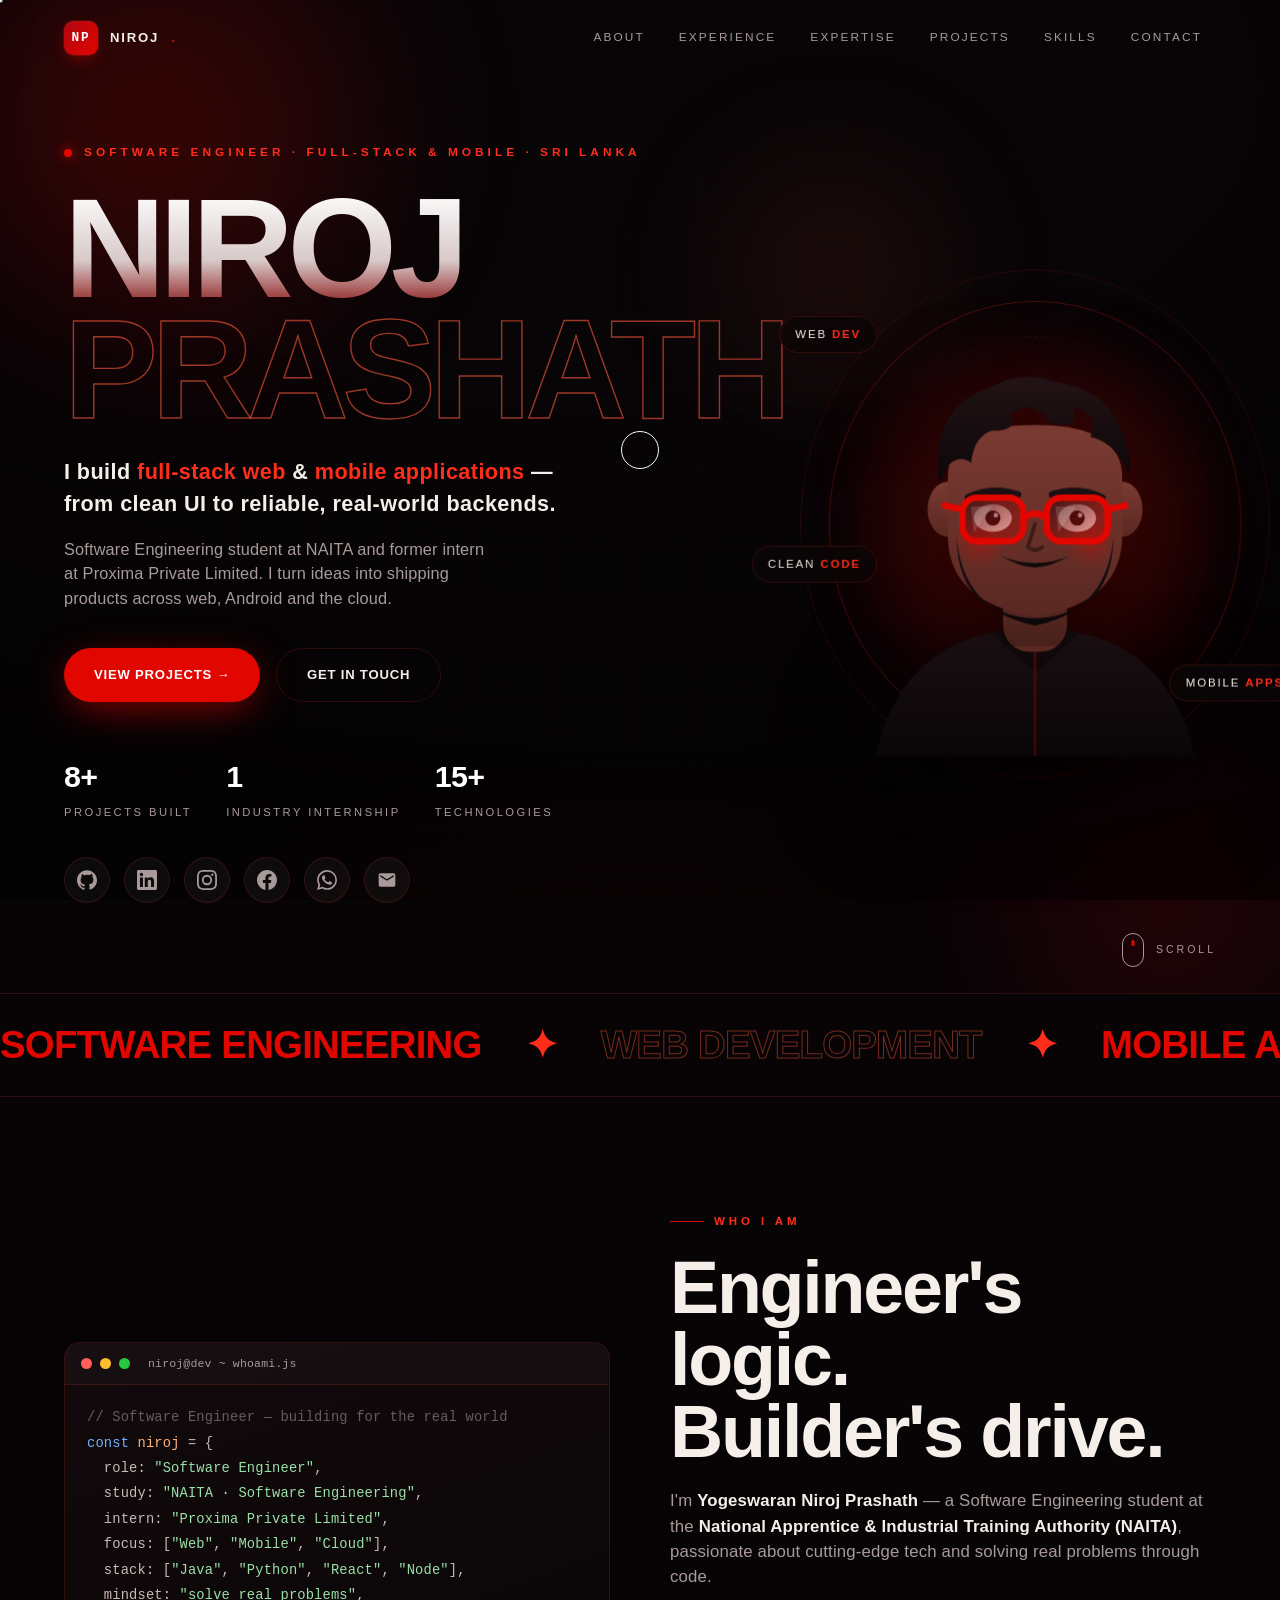
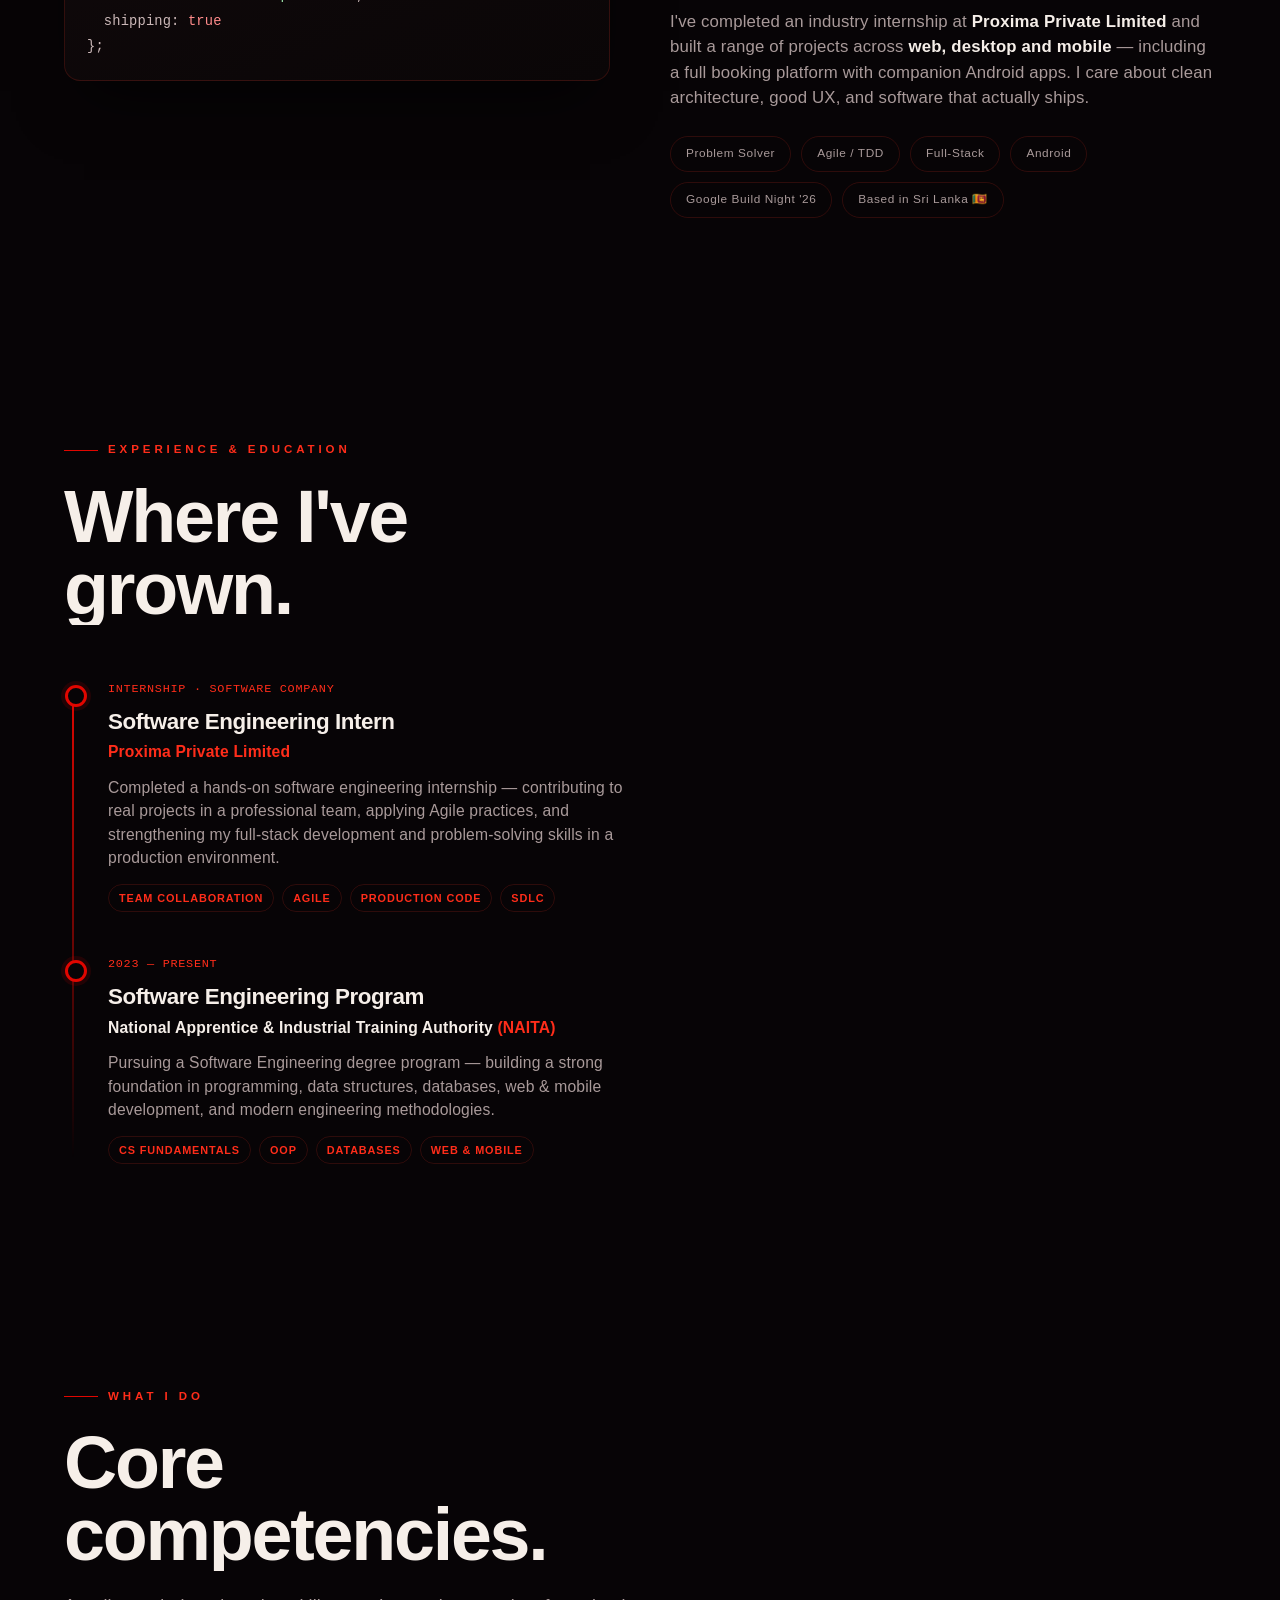
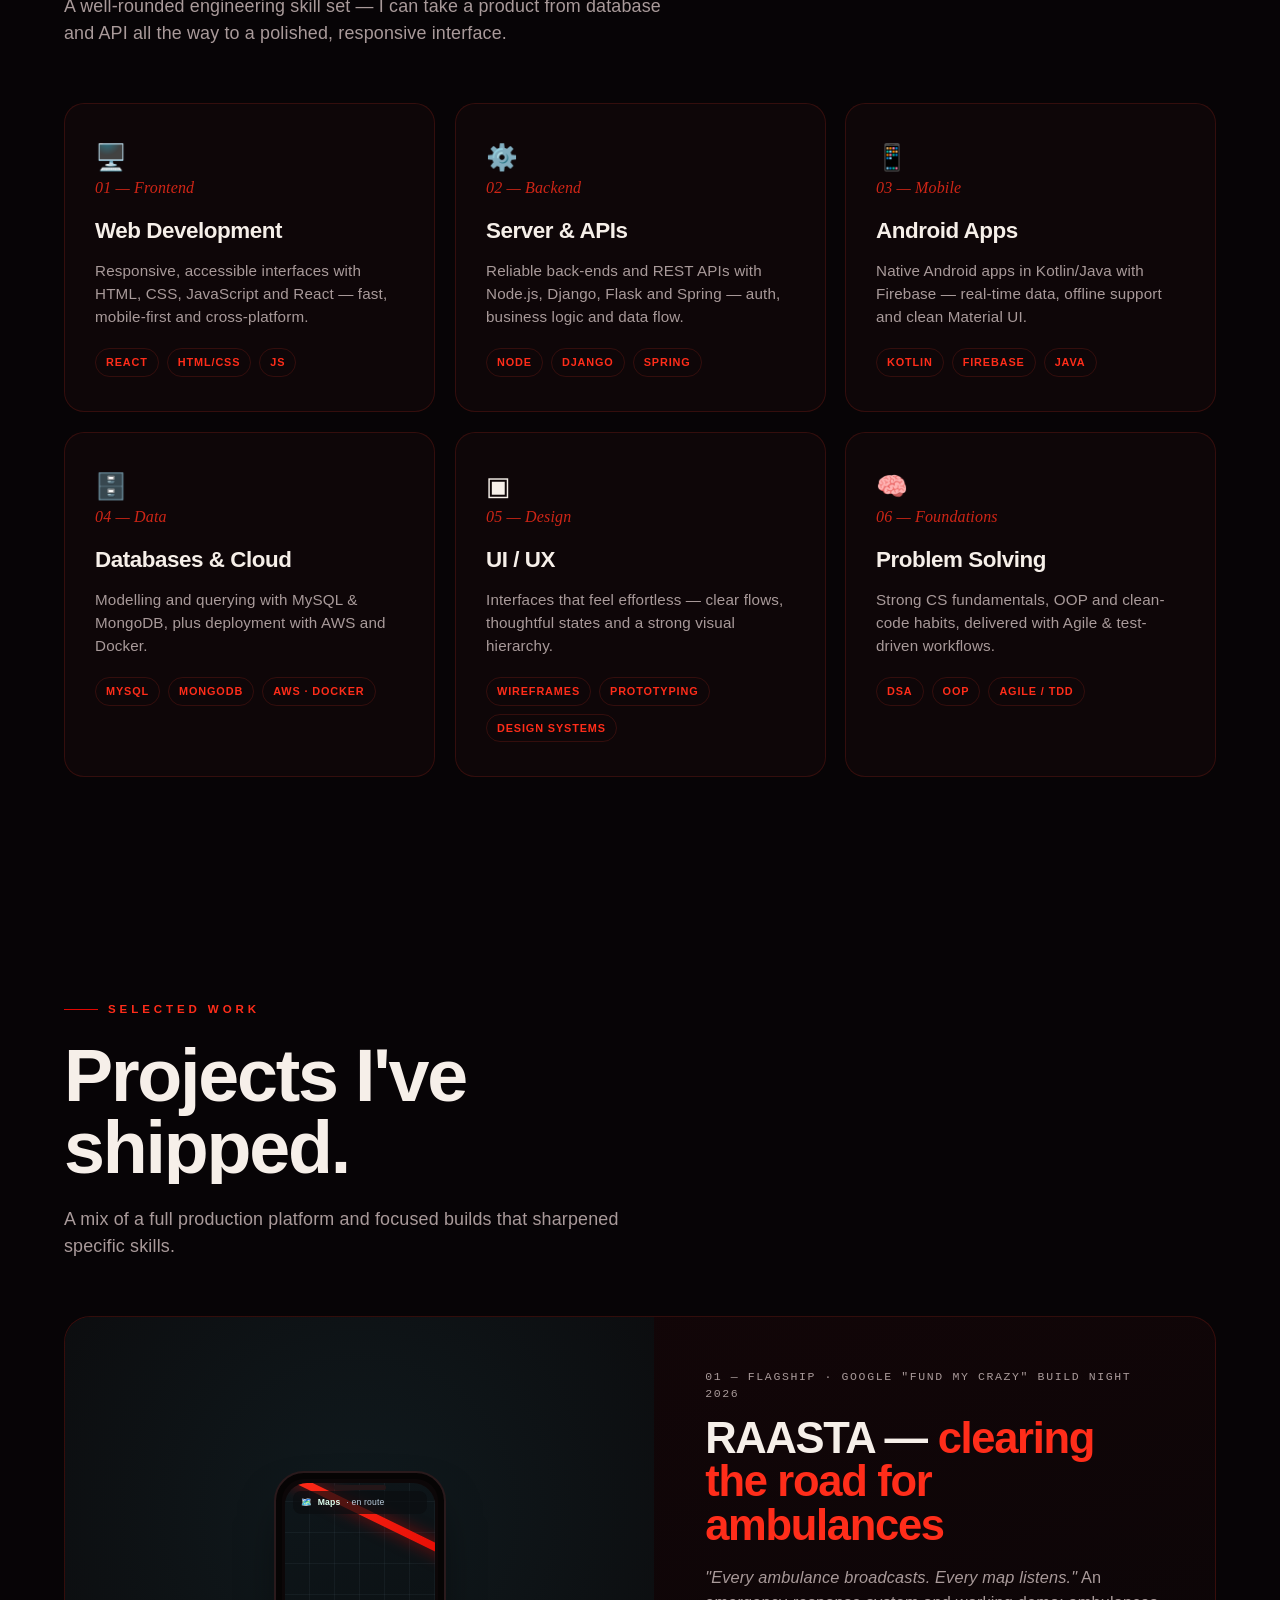
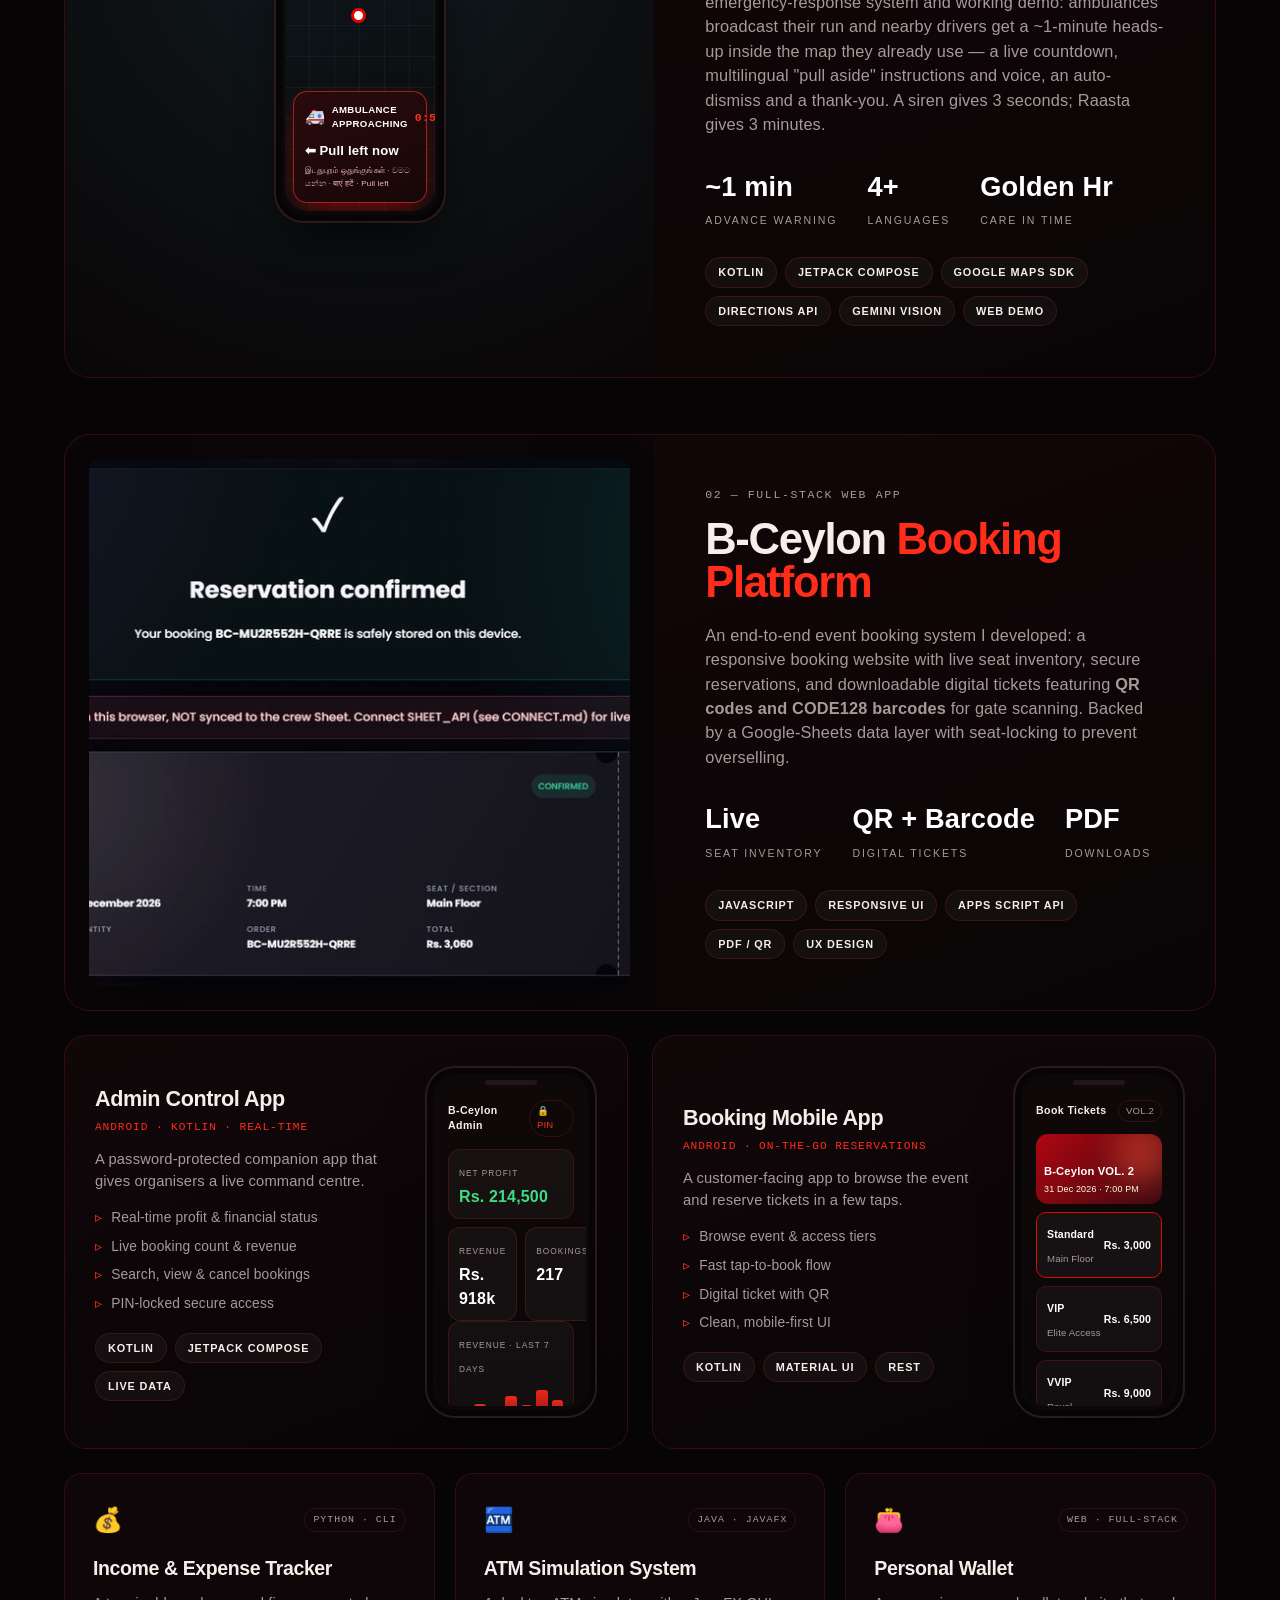
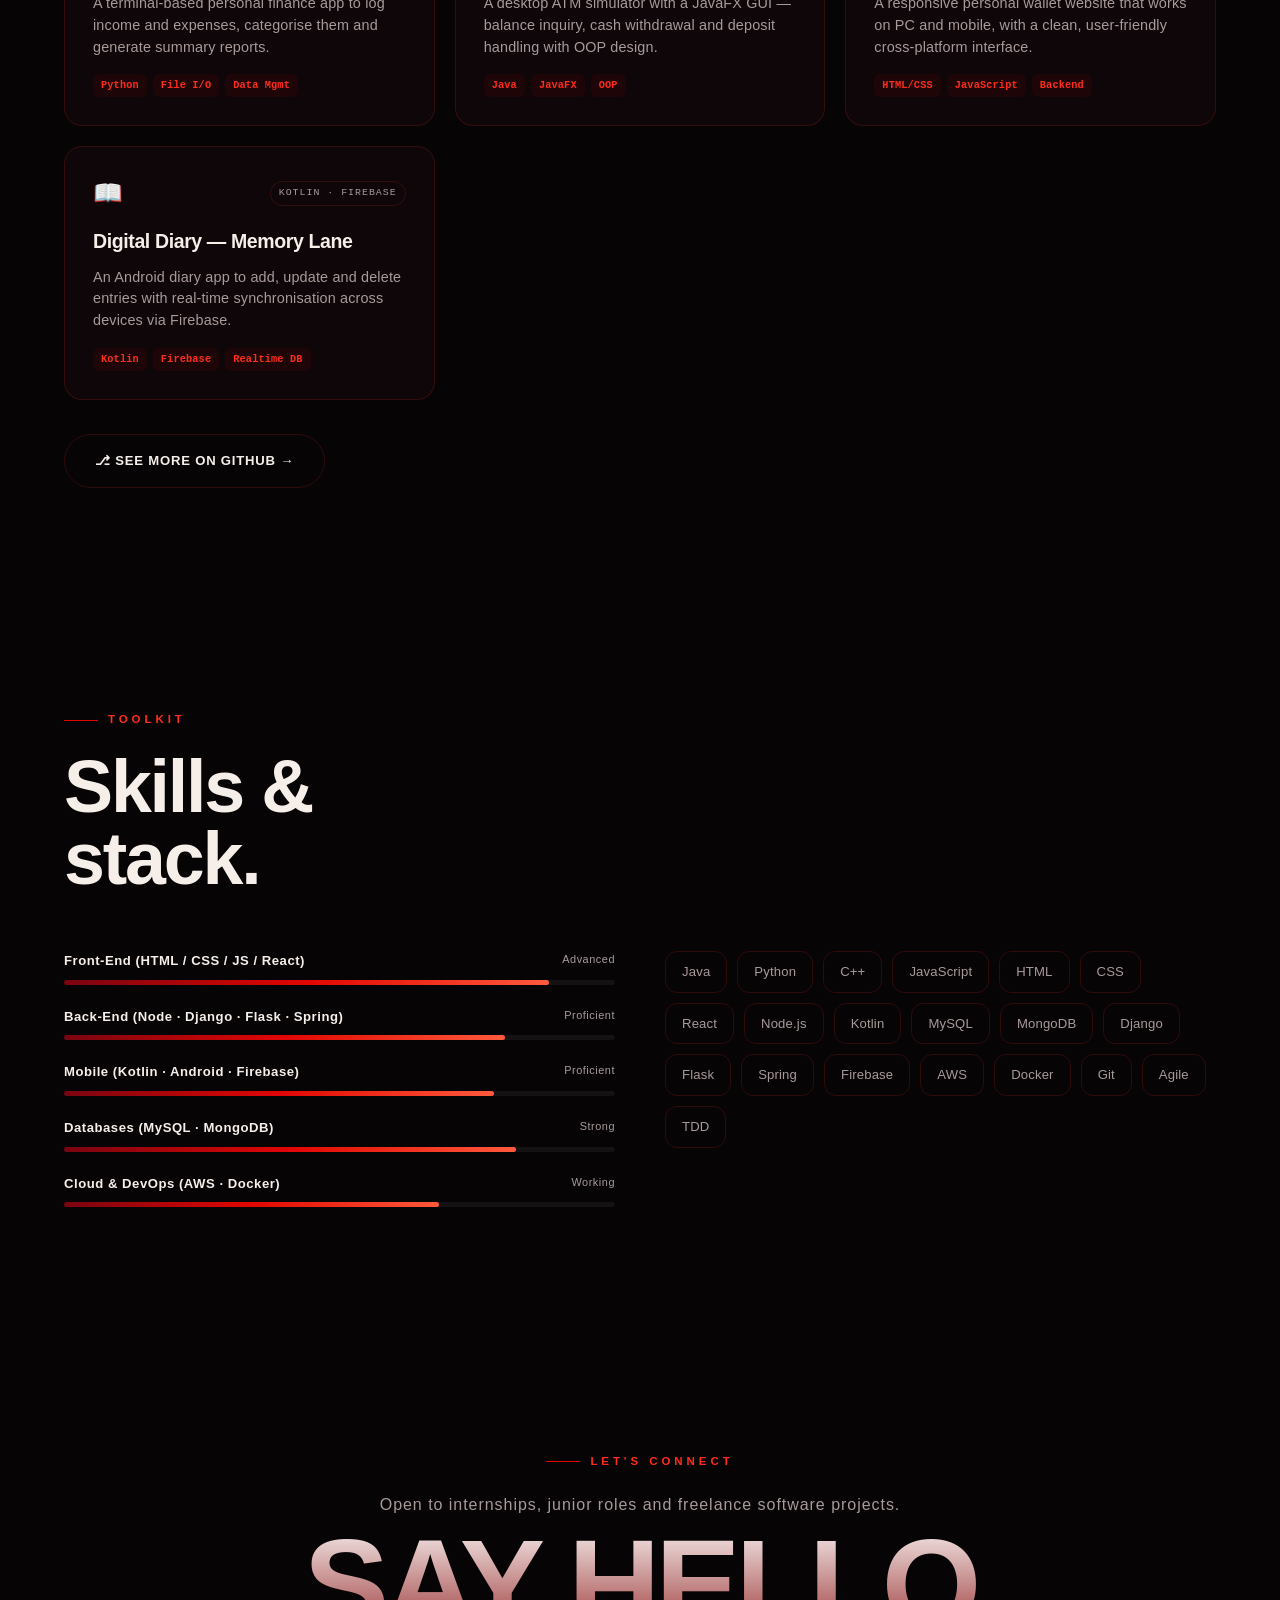
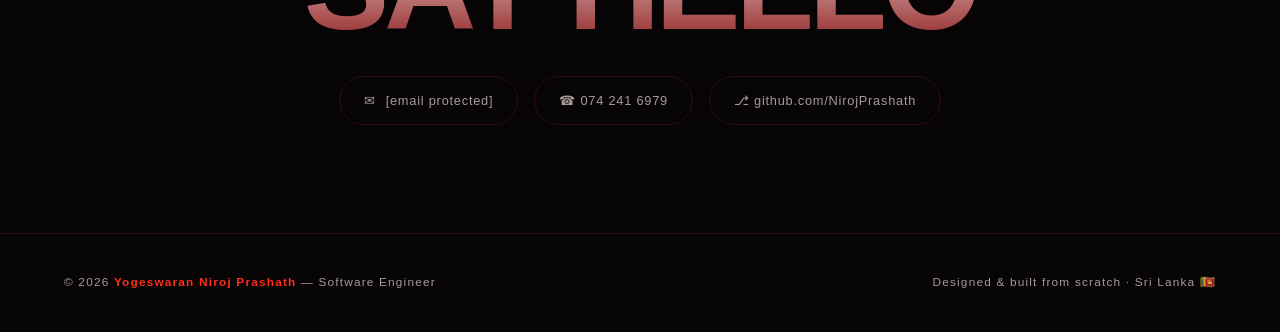
==== commit b650ce79: "Update index.html" ====
--- a/index.html
+++ b/index.html
@@ -55,8 +55,8 @@
 .burger{display:none;flex-direction:column;gap:5px;padding:8px}
 .burger span{width:24px;height:2px;background:var(--ink);transition:.3s}
 @media(max-width:860px){
-  .nav-links{position:fixed;inset:0;flex-direction:column;justify-content:center;align-items:center;gap:8px;background:rgba(6,3,5,.97);backdrop-filter:blur(20px);transform:translateY(-100%);transition:transform .5s cubic-bezier(.7,0,.2,1)}
-  .nav-links.open{transform:translateY(0)}.nav-links a{font-size:1.1rem}
+  .nav-links{position:fixed;inset:0;height:100dvh;flex-direction:column;justify-content:center;align-items:center;gap:8px;background:rgba(6,3,5,.98);backdrop-filter:blur(20px);transform:translateY(-100%);opacity:0;visibility:hidden;pointer-events:none;transition:transform .5s cubic-bezier(.7,0,.2,1),opacity .35s ease,visibility .5s}
+  .nav-links.open{transform:translateY(0);opacity:1;visibility:visible;pointer-events:auto}.nav-links a{font-size:1.1rem}
   .burger{display:flex;z-index:801}
   .burger.x span:nth-child(1){transform:translateY(7px) rotate(45deg)}
   .burger.x span:nth-child(2){opacity:0}
@@ -77,7 +77,7 @@
 .mask.in>span{transform:none}
 
 /* HERO */
-.hero{min-height:100vh;display:grid;grid-template-columns:1.15fr .85fr;align-items:center;gap:40px;padding:clamp(120px,16vh,180px) clamp(18px,5vw,64px) 90px;overflow:hidden}
+.hero{position:relative;min-height:100vh;display:grid;grid-template-columns:1.15fr .85fr;align-items:center;gap:40px;padding:clamp(120px,16vh,180px) clamp(18px,5vw,64px) 90px;overflow:hidden}
 .hero-bg{position:absolute;inset:0;z-index:0;pointer-events:none}
 .orb{position:absolute;border-radius:50%;filter:blur(70px);opacity:.55;will-change:transform}
 .orb.a{width:52vw;height:52vw;left:-14vw;top:-16vw;background:radial-gradient(circle,rgba(225,6,0,.5),transparent 62%)}
@@ -145,6 +145,9 @@
 
 /* ABOUT */
 .about{display:grid;grid-template-columns:1fr 1fr;gap:60px;align-items:center}
+/* let grid/flex children shrink below their content's min-content width so nothing forces horizontal overflow on narrow screens */
+.about>*,.feat-top>*,.skills-grid>*,.apps>*,.appcard>*{min-width:0}
+.term,.term pre{max-width:100%}
 .about p{color:var(--muted);margin-top:20px;font-size:1.05rem}
 .about p b{color:var(--ink);font-weight:600}
 .chips{display:flex;flex-wrap:wrap;gap:10px;margin-top:26px}
@@ -599,7 +602,7 @@
   <!-- Featured: B-Ceylon platform -->
   <div class="feat reveal d1">
     <div class="feat-top">
-      <div class="feat-media"><img src="{{WEB_TICKET}}" alt="Booking platform — digital ticket with QR &amp; barcode"/></div>
+      <div class="feat-media"><img src="[data-uri]" alt="Booking platform — digital ticket with QR &amp; barcode"/></div>
       <div class="feat-body">
         <div class="feat-kicker">02 — Full-Stack Web App</div>
         <h3>B-Ceylon <em>Booking Platform</em></h3>
@@ -737,7 +740,7 @@
   <p class="reveal d1" style="color:var(--muted);letter-spacing:.06em">Open to internships, junior roles and freelance software projects.</p>
   <div class="big mask"><span><a href="https://mail.google.com/mail/?view=cm&amp;fs=1&amp;to=yogeswarannirojprashath@gmail.com" target="_blank" rel="noopener" class="mag">SAY&nbsp;HELLO</a></span></div>
   <div class="contact-row reveal d2">
-    <a class="social mag" href="https://mail.google.com/mail/?view=cm&amp;fs=1&amp;to=yogeswarannirojprashath@gmail.com" target="_blank" rel="noopener">✉ <span class="__cf_email__" data-cfemail="c5bcaaa2a0b6b2a4b7a4ababacb7aaafb5b7a4b6ada4b1ad85a2a8a4aca9eba6aaa8">[email&#160;protected]</span></a>
+    <a class="social mag" href="https://mail.google.com/mail/?view=cm&amp;fs=1&amp;to=yogeswarannirojprashath@gmail.com" target="_blank" rel="noopener">✉ <span class="__cf_email__" data-cfemail="730a1c141600041201121d1d1a011c19030112001b12071b33141e121a1f5d101c1e">[email&#160;protected]</span></a>
     <a class="social mag" href="tel:+94742416979">☎ 074 241 6979</a>
     <a class="social mag" href="https://github.com/NirojPrashath" target="_blank" rel="noopener">⎇ github.com/NirojPrashath</a>
   </div>
@@ -783,5 +786,5 @@
 burger.addEventListener('click',()=>{burger.classList.toggle('x');menu.classList.toggle('open');});
 menu.querySelectorAll('a').forEach(a=>a.addEventListener('click',()=>{burger.classList.remove('x');menu.classList.remove('open');}));
 </script>
-<script>(function(){function c(){var b=a.contentDocument||(a.contentWindow&&a.contentWindow.document);if(b){var d=b.createElement('script');d.innerHTML="window.__CF$cv$params={r:'a40b81446d61b300',t:'MTc5MDM1NDc4NQ=='};var a=document.createElement('script');a.src='/cdn-cgi/challenge-platform/scripts/jsd/main.js';document.getElementsByTagName('head')[0].appendChild(a);";b.getElementsByTagName('head')[0].appendChild(d)}}if(document.body){var a=document.createElement('iframe');a.height=1;a.width=1;a.style.position='absolute';a.style.top=0;a.style.left=0;a.style.border='none';a.style.visibility='hidden';document.body.appendChild(a);if('loading'!==document.readyState)c();else if(window.addEventListener)document.addEventListener('DOMContentLoaded',c);else{var e=document.onreadystatechange||function(){};document.onreadystatechange=function(b){e(b);'loading'!==document.readyState&&(document.onreadystatechange=e,c())}}}})();</script></body>
+</body>
 </html>
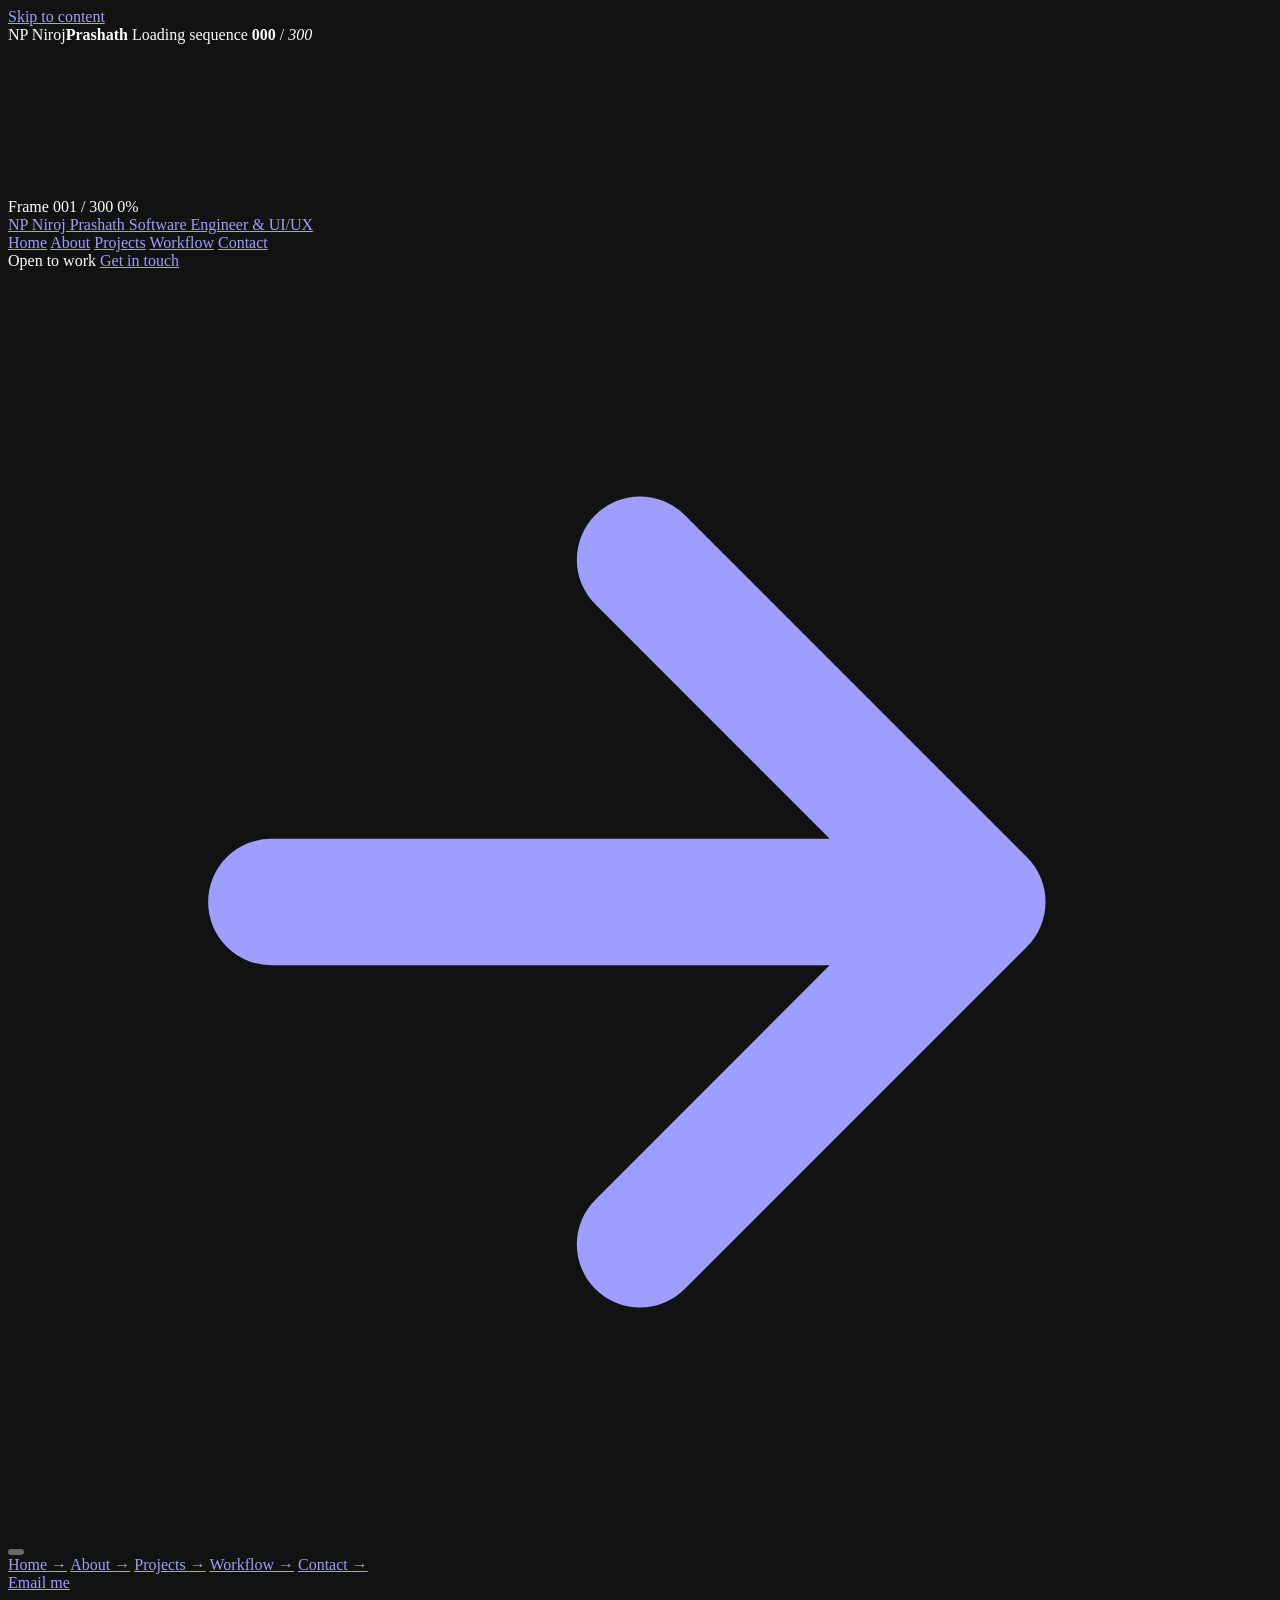
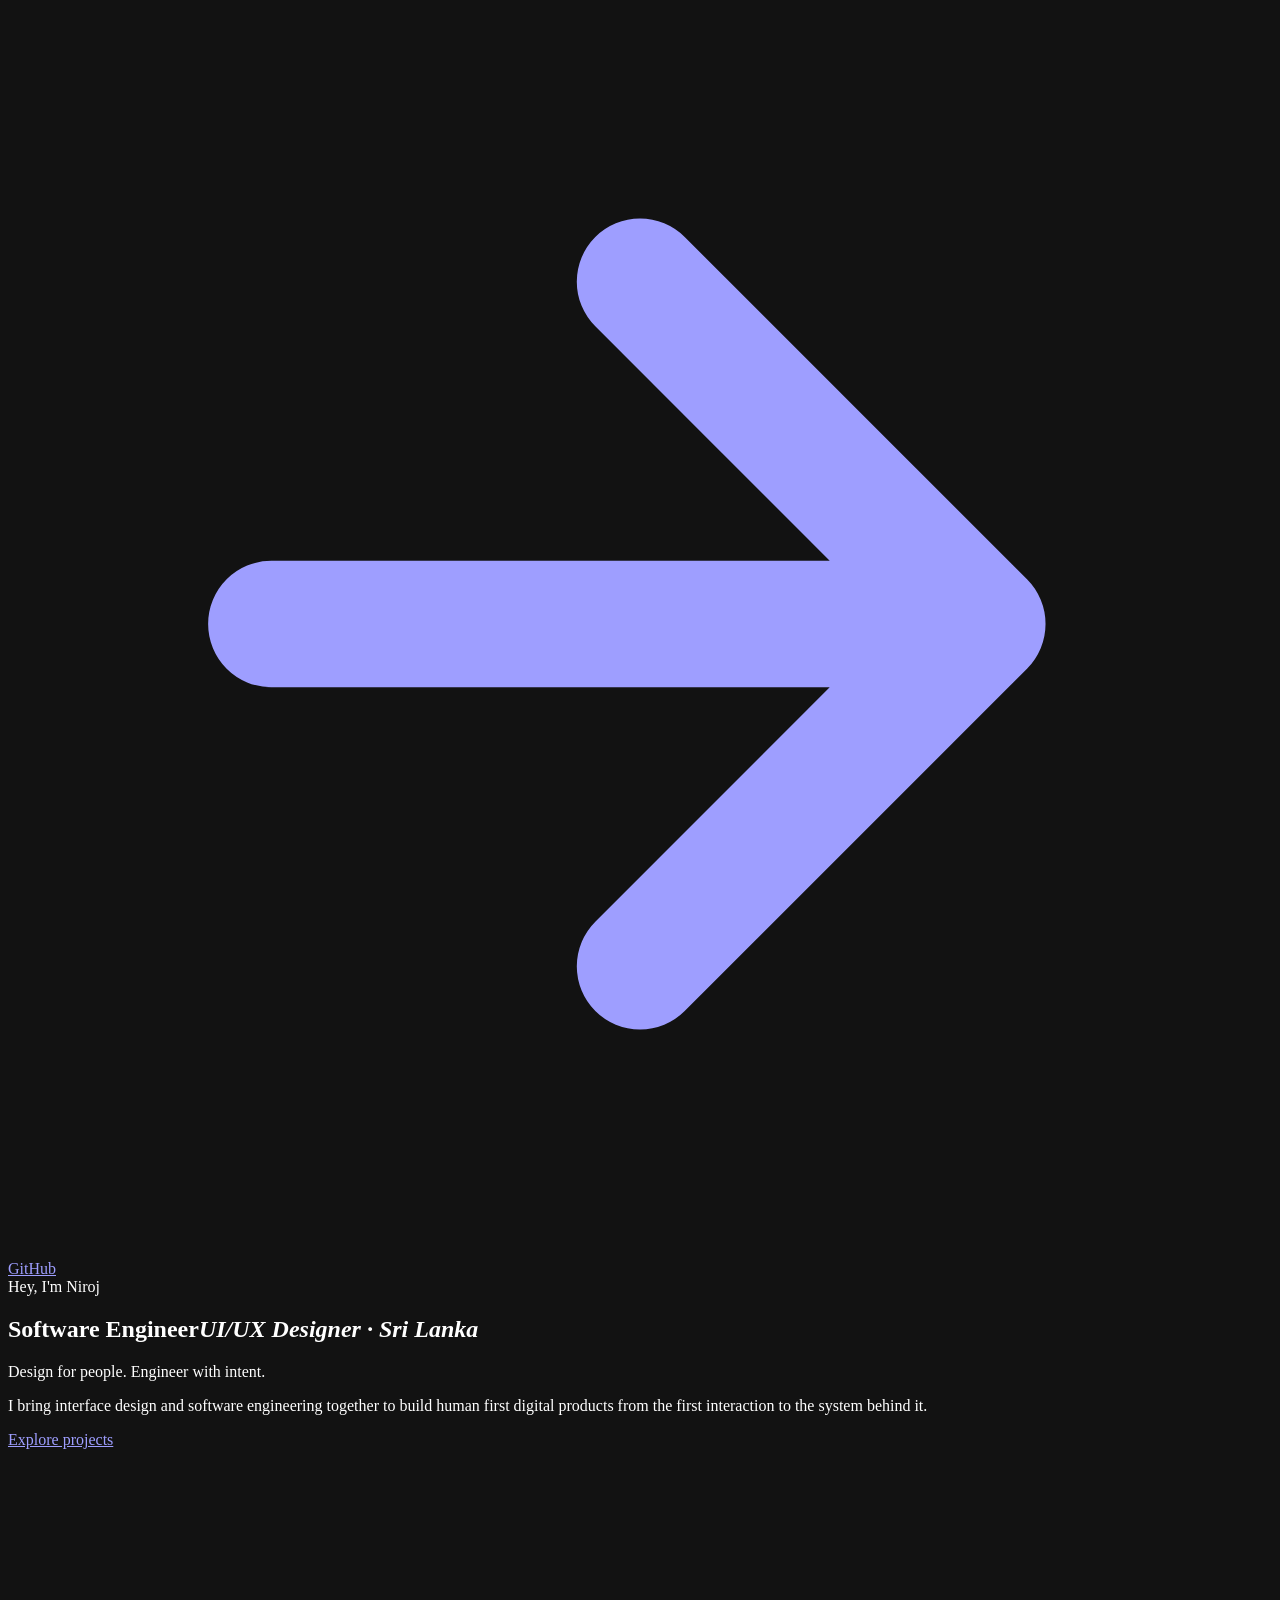
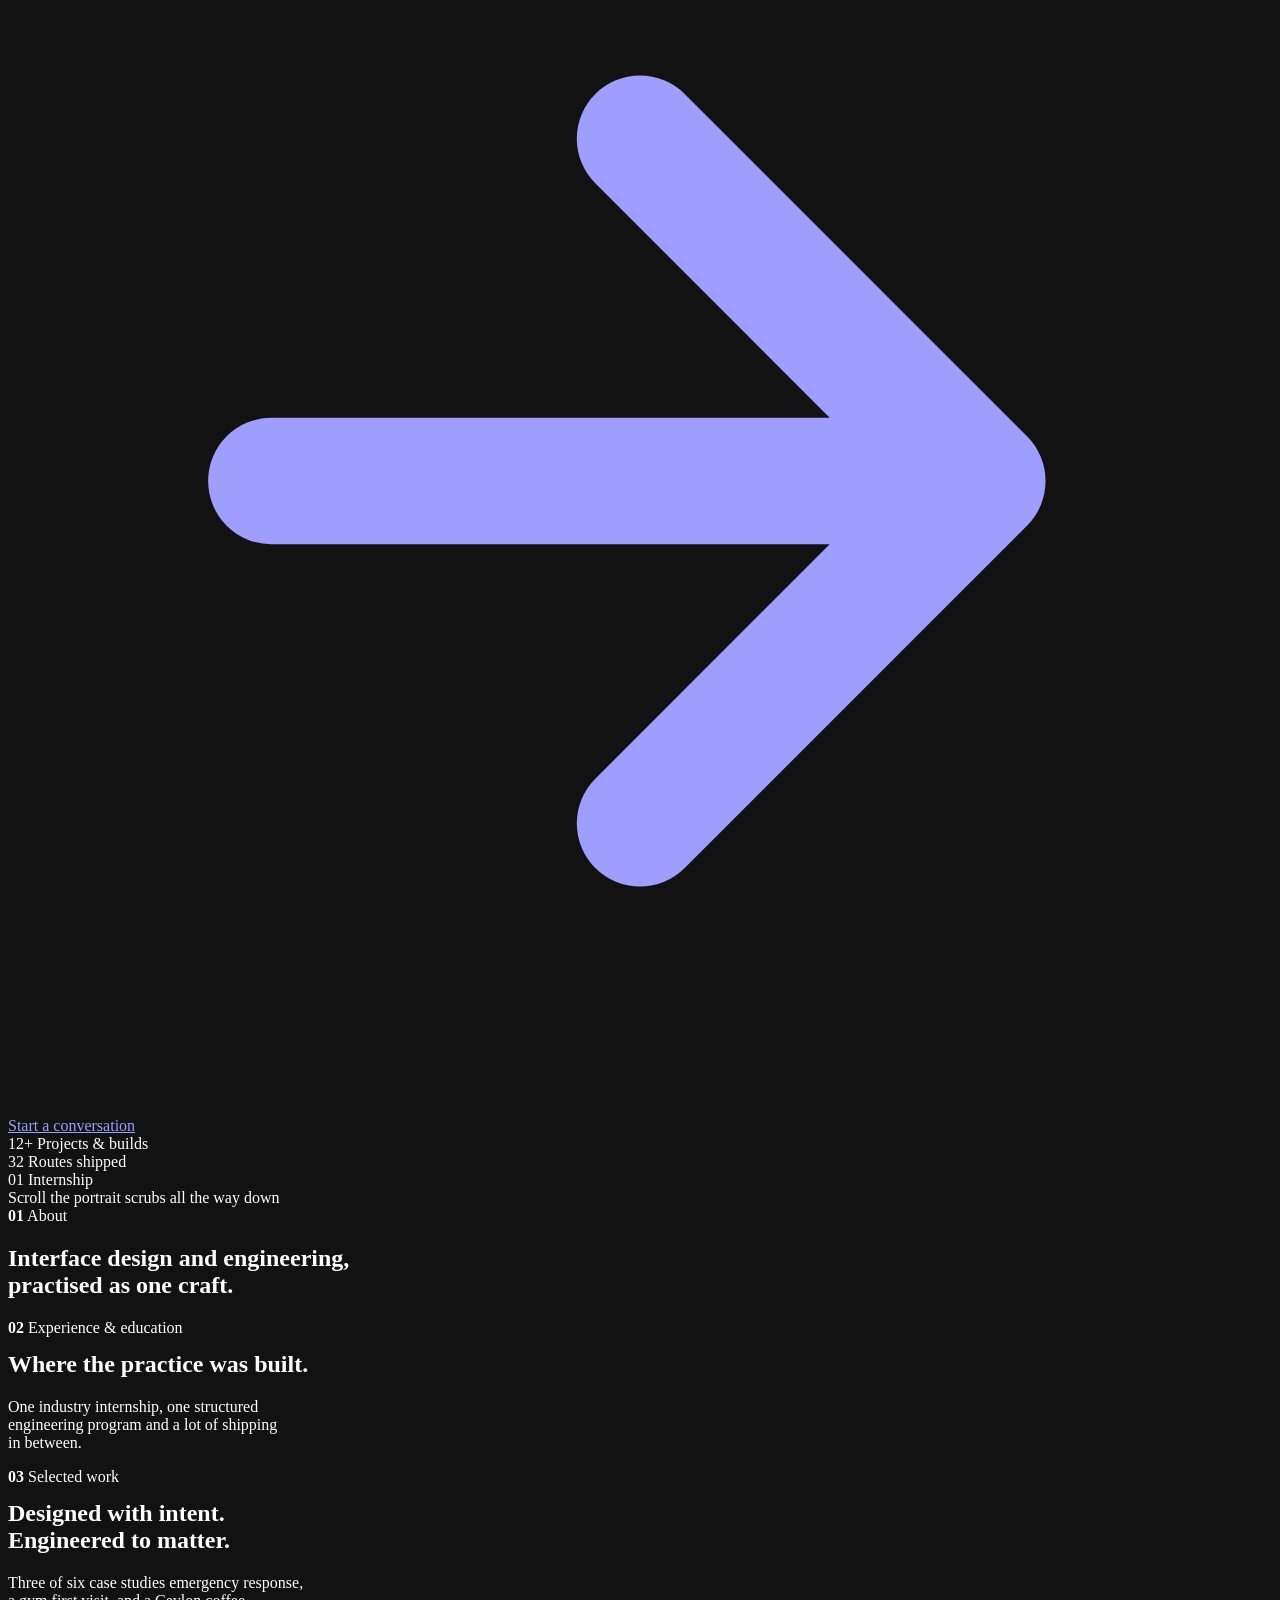
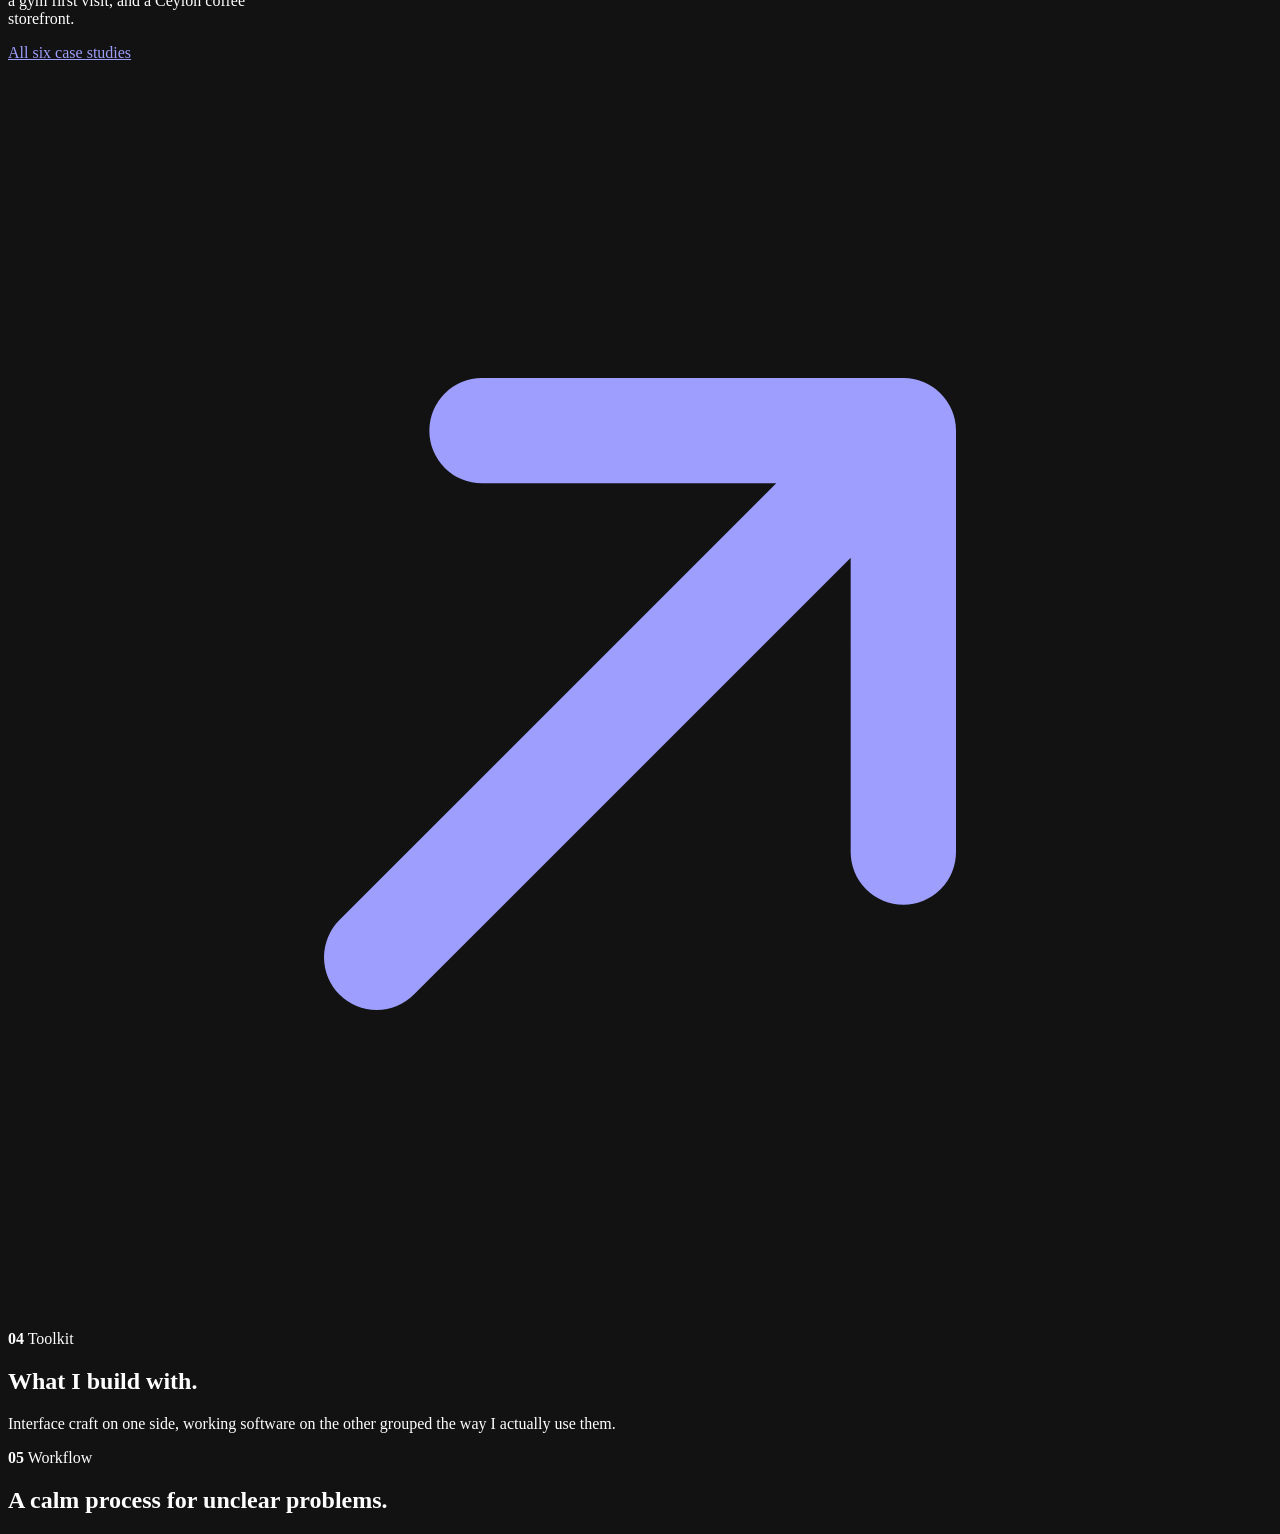
==== commit ffc5372f: "Update index.html" ====
--- a/index.html
+++ b/index.html
@@ -1,790 +1,296 @@
 <!DOCTYPE html>
 <html lang="en">
 <head>
-<meta charset="UTF-8" />
-<meta name="viewport" content="width=device-width, initial-scale=1.0" />
-<title>Niroj Prashath — Software Engineer</title>
-<meta name="description" content="Portfolio of Yogeswaran Niroj Prashath — Software Engineer (NAITA). Full-stack web, mobile apps, and real-world software projects. Intern @ Proxima Private Limited." />
-<style>
-:root{
-  --bg:#070406; --bg2:#0d0708; --ink:#f6efe9; --muted:#a99a9a;
-  --red:#e10600; --red2:#ff2d1a; --crimson:#b00610; --blood:#7a0410;
-  --ember:#ff5a3c; --line:rgba(255,60,40,.16); --card:rgba(20,10,11,.55);
-  --glass:rgba(255,255,255,.04); --code:#9be0a8; --code2:#ffb27a; --code3:#6fb3ff;
-  --sans:"Helvetica Neue",Inter,-apple-system,BlinkMacSystemFont,"Segoe UI",Arial,sans-serif;
-  --mono:"SF Mono",ui-monospace,"Cascadia Code","Courier New",monospace;
-  --serif:"Times New Roman",Georgia,serif;
+<meta charset="utf-8">
+<meta name="viewport" content="width=device-width, initial-scale=1, viewport-fit=cover">
+<title>Yogeswaran Niroj Prashath — Software Engineer &amp; UI/UX Designer</title>
+<meta name="description" content="Niroj Prashath is a Software Engineer and UI/UX Designer in Sri Lanka who brings interface design and software engineering together to build human-first digital products. Open to junior roles, internships and considered freelance work.">
+<meta name="theme-color" content="#08070A">
+<meta name="color-scheme" content="dark">
+<link rel="canonical" href="index.html">
+
+<!-- social -->
+<meta property="og:type" content="website">
+<meta property="og:title" content="Yogeswaran Niroj Prashath — Software Engineer &amp; UI/UX Designer">
+<meta property="og:description" content="Design for people. Engineer with intent. Interface design and software engineering for human-first digital products, built from Sri Lanka.">
+<meta property="og:image" content="assets/img/og-card.jpg">
+<meta name="twitter:card" content="summary_large_image">
+<meta name="twitter:title" content="Yogeswaran Niroj Prashath — Software Engineer &amp; UI/UX Designer">
+<meta name="twitter:description" content="Design for people. Engineer with intent.">
+<meta name="twitter:image" content="assets/img/og-card.jpg">
+<meta name="author" content="Yogeswaran Niroj Prashath">
+
+<link rel="icon" href="assets/img/favicon.svg" type="image/svg+xml">
+<link rel="apple-touch-icon" href="assets/img/avatar-portrait.jpg">
+
+<link rel="stylesheet" href="css/base.css">
+<link rel="stylesheet" href="css/layout.css">
+<link rel="stylesheet" href="css/blocks.css">
+
+<script type="application/ld+json">
+{
+  "@context": "https://schema.org",
+  "@type": "Person",
+  "name": "Yogeswaran Niroj Prashath",
+  "jobTitle": "Software Engineer & UI/UX Designer",
+  "email": "mailto:yogeswarannirojprashath@gmail.com",
+  "image": "assets/img/avatar-portrait.jpg",
+  "url": "index.html",
+  "address": { "@type": "PostalAddress", "addressCountry": "LK" },
+  "alumniOf": { "@type": "EducationalOrganization", "name": "National Apprentice & Industrial Training Authority (NAITA), Sri Lanka" },
+  "knowsAbout": ["UI/UX design", "React", "Kotlin", "Jetpack Compose", "Firebase", "Google Maps SDK", "Java", "Python"],
+  "sameAs": [
+    "https://github.com/NirojPrashath",
+    "https://linkedin.com/in/niroj-prashath-493631367",
+    "https://wa.me/94719824282"
+  ]
 }
-*{margin:0;padding:0;box-sizing:border-box}
-html{scroll-behavior:smooth}
-body{background:var(--bg);color:var(--ink);font-family:var(--sans);overflow-x:hidden;line-height:1.5;letter-spacing:.01em;-webkit-font-smoothing:antialiased;cursor:none}
-body.loading{overflow:hidden;height:100vh}
-img{display:block;max-width:100%}
-a{color:inherit;text-decoration:none}
-::selection{background:var(--red);color:#fff}
-
-.grain,.vignette{position:fixed;inset:0;pointer-events:none;z-index:2}
-.vignette{background:radial-gradient(120% 90% at 50% 10%,transparent 40%,rgba(0,0,0,.55) 100%),radial-gradient(80% 60% at 50% 120%,rgba(123,4,16,.25),transparent 60%)}
-.grain{opacity:.06;mix-blend-mode:overlay;background-image:url("data:image/svg+xml;utf8,<svg xmlns='http://www.w3.org/2000/svg' width='120' height='120'><filter id='n'><feTurbulence type='fractalNoise' baseFrequency='.9' numOctaves='2'/></filter><rect width='100%25' height='100%25' filter='url(%23n)'/></svg>")}
-
-.cur,.cur-dot{position:fixed;top:0;left:0;pointer-events:none;z-index:9999;border-radius:50%;transform:translate(-50%,-50%);mix-blend-mode:difference}
-.cur{width:38px;height:38px;border:1.5px solid #fff;transition:width .25s,height .25s,background .25s,opacity .3s}
-.cur-dot{width:5px;height:5px;background:#fff}
-.cur.grow{width:74px;height:74px;background:rgba(255,255,255,.12);border-color:transparent}
-@media (hover:none){.cur,.cur-dot{display:none}body{cursor:auto}}
-
-.progress{position:fixed;top:0;left:0;height:3px;width:0;z-index:9000;background:linear-gradient(90deg,var(--blood),var(--red),var(--ember));box-shadow:0 0 14px var(--red)}
-
-#pre{position:fixed;inset:0;z-index:10000;background:var(--bg);display:grid;place-items:center;transition:opacity .8s,visibility .8s}
-#pre.done{opacity:0;visibility:hidden}
-.pre-word{font-weight:800;font-size:clamp(2rem,8vw,5rem);letter-spacing:-.03em;line-height:.95;text-align:center;color:#1a1012}
-.pre-word b{color:var(--red)}
-.pre-bar{margin:22px auto 0;width:min(60vw,320px);height:2px;background:rgba(255,255,255,.08);overflow:hidden}
-.pre-bar i{display:block;height:100%;width:0;background:var(--red);animation:load 1.4s ease forwards}
-@keyframes load{to{width:100%}}
-
-nav{position:fixed;top:0;left:0;right:0;z-index:800;display:flex;align-items:center;justify-content:space-between;padding:20px clamp(18px,5vw,64px);transition:padding .4s,background .4s,backdrop-filter .4s}
-nav.solid{padding-top:12px;padding-bottom:12px;background:rgba(7,4,6,.72);backdrop-filter:blur(14px);border-bottom:1px solid var(--line)}
-.brand{display:flex;align-items:center;gap:12px;font-weight:800;letter-spacing:.14em;font-size:.82rem;text-transform:uppercase}
-.brand .mono{width:34px;height:34px;border-radius:9px;display:grid;place-items:center;font-family:var(--mono);font-size:.8rem;font-weight:800;color:#fff;background:linear-gradient(135deg,var(--crimson),var(--red));box-shadow:0 0 0 1px var(--line),0 6px 18px -6px rgba(225,6,0,.7)}
-.brand b{color:var(--red)}
-.nav-links{display:flex;gap:6px}
-.nav-links a{font-size:.74rem;text-transform:uppercase;letter-spacing:.18em;color:var(--muted);padding:9px 14px;border-radius:40px;transition:.3s}
-.nav-links a:hover,.nav-links a.on{color:var(--ink)}
-.nav-links a.on{background:var(--glass)}
-.burger{display:none;flex-direction:column;gap:5px;padding:8px}
-.burger span{width:24px;height:2px;background:var(--ink);transition:.3s}
-@media(max-width:860px){
-  .nav-links{position:fixed;inset:0;height:100dvh;flex-direction:column;justify-content:center;align-items:center;gap:8px;background:rgba(6,3,5,.98);backdrop-filter:blur(20px);transform:translateY(-100%);opacity:0;visibility:hidden;pointer-events:none;transition:transform .5s cubic-bezier(.7,0,.2,1),opacity .35s ease,visibility .5s}
-  .nav-links.open{transform:translateY(0);opacity:1;visibility:visible;pointer-events:auto}.nav-links a{font-size:1.1rem}
-  .burger{display:flex;z-index:801}
-  .burger.x span:nth-child(1){transform:translateY(7px) rotate(45deg)}
-  .burger.x span:nth-child(2){opacity:0}
-  .burger.x span:nth-child(3){transform:translateY(-7px) rotate(-45deg)}
-}
-
-section{position:relative;z-index:3;padding:clamp(80px,12vh,150px) clamp(18px,5vw,64px)}
-.eyebrow{display:inline-flex;align-items:center;gap:10px;font-size:.72rem;letter-spacing:.34em;text-transform:uppercase;color:var(--red2);font-weight:700;margin-bottom:22px}
-.eyebrow::before{content:"";width:34px;height:1px;background:var(--red)}
-.h-sec{font-weight:800;letter-spacing:-.03em;line-height:.98;font-size:clamp(2.1rem,6vw,4.6rem)}
-.lead{color:var(--muted);max-width:62ch;font-size:clamp(1rem,1.4vw,1.18rem);margin-top:22px}
-
-.reveal{opacity:0;transform:translateY(38px);transition:opacity 1s cubic-bezier(.2,.7,.2,1),transform 1s cubic-bezier(.2,.7,.2,1)}
-.reveal.in{opacity:1;transform:none}
-.reveal.d1{transition-delay:.1s}.reveal.d2{transition-delay:.2s}.reveal.d3{transition-delay:.3s}.reveal.d4{transition-delay:.4s}
-.mask{overflow:hidden;display:block}
-.mask>span{display:block;transform:translateY(110%);transition:transform 1.05s cubic-bezier(.16,1,.3,1)}
-.mask.in>span{transform:none}
-
-/* HERO */
-.hero{position:relative;min-height:100vh;display:grid;grid-template-columns:1.15fr .85fr;align-items:center;gap:40px;padding:clamp(120px,16vh,180px) clamp(18px,5vw,64px) 90px;overflow:hidden}
-.hero-bg{position:absolute;inset:0;z-index:0;pointer-events:none}
-.orb{position:absolute;border-radius:50%;filter:blur(70px);opacity:.55;will-change:transform}
-.orb.a{width:52vw;height:52vw;left:-14vw;top:-16vw;background:radial-gradient(circle,rgba(225,6,0,.5),transparent 62%)}
-.orb.b{width:42vw;height:42vw;right:-12vw;bottom:-14vw;background:radial-gradient(circle,rgba(123,4,16,.6),transparent 60%)}
-.orb.c{width:26vw;height:26vw;right:22vw;top:8vw;background:radial-gradient(circle,rgba(255,90,60,.3),transparent 62%)}
-.hero-grid{position:absolute;inset:0;z-index:0;opacity:.5;background:linear-gradient(rgba(255,60,40,.05) 1px,transparent 1px) 0 0/100% 78px,linear-gradient(90deg,rgba(255,60,40,.05) 1px,transparent 1px) 0 0/78px 100%;mask:radial-gradient(80% 70% at 60% 40%,#000,transparent 85%)}
-.hero-copy{position:relative;z-index:4}
-.kicker{font-size:.74rem;letter-spacing:.34em;text-transform:uppercase;color:var(--red2);font-weight:700;margin-bottom:26px;display:flex;align-items:center;gap:12px}
-.kicker span{width:8px;height:8px;border-radius:50%;background:var(--red);box-shadow:0 0 12px var(--red);animation:pulse 2s infinite}
-@keyframes pulse{0%,100%{opacity:1}50%{opacity:.3}}
-.title{font-weight:800;letter-spacing:-.045em;line-height:.86;font-size:clamp(3rem,11vw,9.2rem);text-transform:uppercase}
-.title .row{display:block;overflow:hidden}
-.title .row span{display:inline-block;transform:translateY(115%);opacity:0}
-.title .out{-webkit-text-stroke:1.4px rgba(255,90,60,.6);color:transparent}
-.title .fill{background:linear-gradient(180deg,#fff,#d8c9c9 60%,#8a1414);-webkit-background-clip:text;background-clip:text;color:transparent}
-.role{margin-top:26px;font-size:clamp(1rem,1.8vw,1.35rem);font-weight:600;letter-spacing:.02em}
-.role b{color:var(--red2)}
-.hero-sub{color:var(--muted);max-width:48ch;margin-top:16px;font-size:1.02rem}
-.cta{display:flex;gap:16px;flex-wrap:wrap;margin-top:38px}
-.btn{position:relative;display:inline-flex;align-items:center;gap:10px;padding:16px 30px;border-radius:50px;font-weight:700;font-size:.82rem;letter-spacing:.06em;text-transform:uppercase;overflow:hidden;transition:transform .3s;will-change:transform}
-.btn.primary{background:var(--red);color:#fff;box-shadow:0 10px 40px -8px rgba(225,6,0,.7)}
-.btn.primary::after{content:"";position:absolute;inset:0;background:linear-gradient(120deg,transparent,rgba(255,255,255,.35),transparent);transform:translateX(-120%);transition:transform .6s}
-.btn.primary:hover::after{transform:translateX(120%)}
-.btn.ghost{border:1px solid var(--line);color:var(--ink)}
-.btn.ghost:hover{border-color:var(--red);background:var(--glass)}
-.hero-meta{display:flex;gap:34px;margin-top:52px;flex-wrap:wrap}
-.hero-meta div span{display:block;font-weight:800;font-size:1.9rem;color:#fff;letter-spacing:-.02em}
-.hero-meta div small{color:var(--muted);font-size:.7rem;letter-spacing:.22em;text-transform:uppercase}
-/* hero social bar */
-.hero-social{display:flex;gap:14px;margin-top:34px;flex-wrap:wrap}
-.soc{width:46px;height:46px;border-radius:50%;display:grid;place-items:center;border:1px solid var(--line);color:var(--muted);background:var(--glass);transition:transform .3s,color .3s,background .3s,border-color .3s;will-change:transform}
-.soc svg{width:20px;height:20px;fill:currentColor;display:block}
-.soc:hover{color:#fff;border-color:var(--red);background:var(--red);transform:translateY(-4px);box-shadow:0 10px 26px -8px rgba(225,6,0,.7)}
-
-/* AVATAR */
-.avatar-wrap{position:relative;z-index:4;display:grid;place-items:center;perspective:1100px}
-.avatar-3d{position:relative;width:min(38vw,420px);aspect-ratio:1/1.08;transform-style:preserve-3d;transition:transform .18s ease-out;will-change:transform}
-.av-glow{position:absolute;inset:-8%;border-radius:50%;background:radial-gradient(circle,rgba(225,6,0,.5),transparent 62%);filter:blur(30px);transform:translateZ(-80px);animation:breathe 6s ease-in-out infinite}
-@keyframes breathe{0%,100%{transform:translateZ(-80px) scale(1)}50%{transform:translateZ(-80px) scale(1.07)}}
-.av-ring{position:absolute;inset:0;border-radius:50%;border:1px solid rgba(255,60,40,.25);transform:translateZ(-20px)}
-.av-ring.r2{inset:-7%;border-color:rgba(255,60,40,.14);animation:spin 26s linear infinite}
-.av-ring.r3{inset:8%;border-style:dashed;border-color:rgba(255,90,60,.12);animation:spin 40s linear infinite reverse}
-@keyframes spin{to{transform:translateZ(-20px) rotate(360deg)}}
-.av-svg{position:relative;width:100%;height:100%;transform:translateZ(40px);filter:drop-shadow(0 30px 50px rgba(0,0,0,.6))}
-.av-float{animation:float 5s ease-in-out infinite}
-@keyframes float{0%,100%{transform:translateY(0)}50%{transform:translateY(-14px)}}
-.av-tag{position:absolute;padding:8px 14px;border-radius:40px;background:rgba(10,6,7,.8);backdrop-filter:blur(8px);border:1px solid var(--line);font-size:.66rem;letter-spacing:.16em;text-transform:uppercase;color:var(--ink);white-space:nowrap;transform:translateZ(90px)}
-.av-tag b{color:var(--red2)}
-.av-tag.t1{top:8%;left:-6%;animation:float 6s ease-in-out infinite}
-.av-tag.t2{bottom:14%;right:-8%;animation:float 7s ease-in-out infinite .5s}
-.av-tag.t3{bottom:38%;left:-12%;animation:float 6.5s ease-in-out infinite .8s}
-
-.scrolldown{position:absolute;bottom:26px;right:clamp(18px,5vw,64px);z-index:4;display:flex;align-items:center;gap:12px;color:var(--muted);font-size:.66rem;letter-spacing:.28em;text-transform:uppercase;pointer-events:none}
-@media(max-width:960px){.scrolldown{display:none}}
-.scrolldown i{width:22px;height:34px;border:1.5px solid var(--muted);border-radius:14px;position:relative}
-.scrolldown i::after{content:"";position:absolute;top:6px;left:50%;width:3px;height:6px;background:var(--red);border-radius:2px;transform:translateX(-50%);animation:sc 1.6s infinite}
-@keyframes sc{0%{opacity:0;transform:translate(-50%,0)}40%{opacity:1}80%{opacity:0;transform:translate(-50%,12px)}}
-
-.marquee{border-top:1px solid var(--line);border-bottom:1px solid var(--line);padding:22px 0;overflow:hidden;white-space:nowrap;position:relative;z-index:3;background:rgba(12,7,8,.4)}
-.marquee .track{display:inline-flex;gap:44px;animation:scrollx 28s linear infinite;will-change:transform}
-.marquee span{font-weight:800;font-size:clamp(1.4rem,3vw,2.4rem);letter-spacing:-.02em;text-transform:uppercase;color:transparent;-webkit-text-stroke:1px rgba(255,90,60,.45)}
-.marquee span.hot{color:var(--red);-webkit-text-stroke:0}
-.marquee .star{color:var(--red2);-webkit-text-stroke:0}
-@keyframes scrollx{to{transform:translateX(-50%)}}
-
-/* ABOUT */
-.about{display:grid;grid-template-columns:1fr 1fr;gap:60px;align-items:center}
-/* let grid/flex children shrink below their content's min-content width so nothing forces horizontal overflow on narrow screens */
-.about>*,.feat-top>*,.skills-grid>*,.apps>*,.appcard>*{min-width:0}
-.term,.term pre{max-width:100%}
-.about p{color:var(--muted);margin-top:20px;font-size:1.05rem}
-.about p b{color:var(--ink);font-weight:600}
-.chips{display:flex;flex-wrap:wrap;gap:10px;margin-top:26px}
-.chip{padding:8px 15px;border:1px solid var(--line);border-radius:40px;font-size:.74rem;color:var(--muted);letter-spacing:.05em;transition:.3s}
-.chip:hover{border-color:var(--red);color:var(--ink)}
-
-/* code terminal card */
-.term{border-radius:16px;border:1px solid var(--line);background:linear-gradient(160deg,#120a0c,#0a0607);overflow:hidden;box-shadow:0 30px 60px -20px rgba(0,0,0,.7);transform-style:preserve-3d}
-.term-bar{display:flex;align-items:center;gap:8px;padding:12px 16px;border-bottom:1px solid var(--line);background:rgba(255,255,255,.02)}
-.term-bar i{width:11px;height:11px;border-radius:50%;background:#3a2a2c}
-.term-bar i.r{background:#ff5f56}.term-bar i.y{background:#ffbd2e}.term-bar i.g{background:#27c93f}
-.term-bar b{margin-left:10px;font-family:var(--mono);font-size:.72rem;color:var(--muted);font-weight:500}
-.term pre{margin:0;padding:20px 22px;font-family:var(--mono);font-size:clamp(.72rem,1.1vw,.86rem);line-height:1.85;color:#cbb8b8;overflow-x:auto}
-.term .k{color:var(--code3)}.term .s{color:var(--code)}.term .c{color:#6b5a5c}.term .f{color:var(--code2)}.term .n{color:#ff8b8b}
-
-/* EXPERIENCE timeline */
-.timeline{margin-top:56px;position:relative;padding-left:34px}
-.timeline::before{content:"";position:absolute;left:8px;top:6px;bottom:6px;width:2px;background:linear-gradient(var(--red),transparent)}
-.tl{position:relative;padding:0 0 44px 10px}
-.tl:last-child{padding-bottom:0}
-.tl::before{content:"";position:absolute;left:-33px;top:4px;width:16px;height:16px;border-radius:50%;background:var(--bg);border:3px solid var(--red);box-shadow:0 0 0 4px rgba(225,6,0,.12)}
-.tl .when{font-family:var(--mono);font-size:.74rem;letter-spacing:.06em;color:var(--red2);text-transform:uppercase}
-.tl h3{font-size:1.4rem;font-weight:800;letter-spacing:-.02em;margin:6px 0 2px}
-.tl .org{color:var(--ink);font-weight:600;font-size:.98rem}
-.tl .org b{color:var(--red2)}
-.tl p{color:var(--muted);margin-top:12px;font-size:.98rem;max-width:60ch}
-.tl .xtags{margin-top:14px}
-
-/* EXPERTISE cards */
-.grid-exp{display:grid;grid-template-columns:repeat(auto-fit,minmax(280px,1fr));gap:20px;margin-top:56px}
-.xcard{position:relative;padding:34px 30px;border-radius:20px;border:1px solid var(--line);background:var(--card);overflow:hidden;transition:transform .5s cubic-bezier(.2,.7,.2,1),border-color .4s;will-change:transform}
-.xcard::before{content:"";position:absolute;inset:0;background:radial-gradient(400px circle at var(--mx,50%) var(--my,0%),rgba(225,6,0,.14),transparent 60%);opacity:0;transition:opacity .4s}
-.xcard:hover{transform:translateY(-8px);border-color:rgba(255,60,40,.45)}
-.xcard:hover::before{opacity:1}
-.xnum{font-family:var(--serif);font-style:italic;font-size:1rem;color:var(--red2);opacity:.8}
-.xcard h3{font-size:1.4rem;font-weight:800;letter-spacing:-.02em;margin:14px 0 12px}
-.xcard p{color:var(--muted);font-size:.95rem}
-.xtags{display:flex;flex-wrap:wrap;gap:8px;margin-top:20px}
-.xtags b{font-weight:600;font-size:.68rem;letter-spacing:.08em;text-transform:uppercase;color:var(--red2);padding:5px 10px;border:1px solid var(--line);border-radius:30px}
-.xicon{font-size:1.6rem}
-
-/* FEATURED project */
-.feat{position:relative;border-radius:26px;overflow:hidden;border:1px solid var(--line);background:linear-gradient(160deg,rgba(30,8,10,.6),rgba(10,6,7,.7));margin-top:56px}
-.feat-top{display:grid;grid-template-columns:1.05fr 1fr;gap:0}
-.feat-media{position:relative;min-height:440px;overflow:hidden;background:#0a0608;display:grid;place-items:center;padding:24px}
-.feat-media img{width:100%;height:100%;object-fit:cover;border-radius:10px;transition:transform 1s;box-shadow:0 20px 50px -20px rgba(0,0,0,.8)}
-.feat-media:hover img{transform:scale(1.03)}
-.feat-body{padding:clamp(30px,4vw,56px);display:flex;flex-direction:column;justify-content:center}
-.feat-kicker{font-family:var(--mono);font-size:.72rem;letter-spacing:.14em;text-transform:uppercase;color:var(--muted);margin-bottom:14px}
-.feat-body h3{font-size:clamp(1.8rem,3.4vw,2.9rem);font-weight:800;letter-spacing:-.03em;line-height:1}
-.feat-body h3 em{font-style:normal;color:var(--red2)}
-.feat-body p{color:var(--muted);margin-top:18px;font-size:1.02rem}
-.feat-stats{display:flex;gap:30px;margin-top:30px;flex-wrap:wrap}
-.feat-stats div span{display:block;font-weight:800;font-size:1.7rem;color:#fff}
-.feat-stats div small{color:var(--muted);font-size:.66rem;letter-spacing:.18em;text-transform:uppercase}
-.feat-roles{display:flex;flex-wrap:wrap;gap:8px;margin-top:26px}
-.feat-roles b{font-size:.68rem;letter-spacing:.08em;text-transform:uppercase;color:var(--ink);padding:6px 12px;background:var(--glass);border:1px solid var(--line);border-radius:30px;font-weight:600}
-
-/* app duo (phone mockups) */
-.apps{display:grid;grid-template-columns:1fr 1fr;gap:24px;margin-top:24px}
-.appcard{border-radius:22px;border:1px solid var(--line);background:linear-gradient(160deg,rgba(24,10,12,.6),rgba(10,6,7,.6));padding:30px;display:grid;grid-template-columns:1fr auto;gap:20px;align-items:center;overflow:hidden;position:relative}
-.appcard .txt h3{font-size:1.35rem;font-weight:800;letter-spacing:-.02em}
-.appcard .txt .tagline{font-family:var(--mono);font-size:.7rem;color:var(--red2);letter-spacing:.08em;text-transform:uppercase;margin-top:4px}
-.appcard .txt p{color:var(--muted);font-size:.92rem;margin-top:12px}
-.applist{list-style:none;margin-top:16px;display:flex;flex-direction:column;gap:8px}
-.applist li{color:var(--muted);font-size:.86rem;display:flex;align-items:center;gap:9px}
-.applist li::before{content:"▹";color:var(--red2)}
-.appcard .feat-roles{margin-top:18px}
-
-/* phone */
-.phone{width:172px;height:352px;border-radius:30px;background:#0c0708;border:2px solid #2a1a1c;box-shadow:0 24px 50px -18px rgba(0,0,0,.8),inset 0 0 0 6px #060404;padding:10px 9px;position:relative;flex:none;transition:transform .5s}
-.appcard:hover .phone{transform:translateY(-8px) rotate(-2deg)}
-.phone::before{content:"";position:absolute;top:12px;left:50%;transform:translateX(-50%);width:52px;height:5px;border-radius:5px;background:#241618;z-index:3}
-.scr{position:absolute;inset:10px 9px;border-radius:22px;overflow:hidden;background:linear-gradient(180deg,#0f0809,#0a0607);padding:22px 12px 12px}
-.scr .top{display:flex;align-items:center;justify-content:space-between;margin-bottom:12px}
-.scr .top b{font-size:.66rem;font-weight:800;letter-spacing:.04em}
-.scr .lock{font-size:.6rem;color:var(--red2);border:1px solid var(--line);border-radius:20px;padding:3px 7px;display:inline-flex;gap:4px;align-items:center}
-.tile{background:rgba(255,255,255,.04);border:1px solid var(--line);border-radius:12px;padding:9px 10px;margin-bottom:8px}
-.tile small{font-size:.52rem;letter-spacing:.12em;text-transform:uppercase;color:var(--muted)}
-.tile .v{font-size:1rem;font-weight:800;color:#fff;margin-top:2px}
-.tile .v.green{color:#3ddc84}.tile .v.red{color:var(--red2)}
-.tilerow{display:grid;grid-template-columns:1fr 1fr;gap:8px}
-.tilerow .tile{margin-bottom:0}
-.mini-chart{display:flex;align-items:flex-end;gap:4px;height:44px;margin-top:8px}
-.mini-chart i{flex:1;background:linear-gradient(var(--red2),var(--blood));border-radius:3px 3px 0 0;opacity:.9}
-/* booking phone */
-.bk-hero{height:70px;border-radius:12px;background:linear-gradient(135deg,var(--crimson),#3a0a10);display:flex;align-items:flex-end;padding:8px;position:relative;overflow:hidden}
-.bk-hero b{font-size:.7rem;font-weight:800;color:#fff;z-index:2}
-.bk-hero::after{content:"";position:absolute;right:-10px;top:-10px;width:60px;height:60px;border-radius:50%;background:rgba(255,90,60,.4);filter:blur(14px)}
-.bk-tier{display:flex;justify-content:space-between;align-items:center;background:rgba(255,255,255,.04);border:1px solid var(--line);border-radius:10px;padding:8px 10px;margin-top:8px}
-.bk-tier.sel{border-color:var(--red)}
-.bk-tier small{font-size:.6rem;color:var(--muted)}
-.bk-tier b{font-size:.66rem;color:#fff}
-.bk-btn{margin-top:10px;text-align:center;font-size:.66rem;font-weight:800;color:#fff;background:var(--red);border-radius:20px;padding:8px;letter-spacing:.04em}
-
-/* RAASTA map-alert mockup */
-.raasta-media{background:radial-gradient(circle at 50% 30%,#101a1e,#0a0607)!important}
-.rmap{position:absolute;inset:0;background:linear-gradient(160deg,#0e161a,#0a0d0f);overflow:hidden}
-.rmap .grid2{position:absolute;inset:0;background:repeating-linear-gradient(90deg,transparent 0 24px,rgba(130,160,180,.07) 24px 25px),repeating-linear-gradient(0deg,transparent 0 30px,rgba(130,160,180,.07) 30px 31px)}
-.rroute{position:absolute;left:-12%;top:10%;width:150%;height:8px;background:linear-gradient(90deg,var(--red2),var(--red));border-radius:8px;transform:rotate(26deg);box-shadow:0 0 16px rgba(225,6,0,.6)}
-.amb-dot{position:absolute;left:44%;top:38%;width:15px;height:15px;border-radius:50%;background:#fff;border:3px solid var(--red);animation:ping 1.6s infinite}
-@keyframes ping{0%{box-shadow:0 0 0 3px rgba(225,6,0,.5)}70%{box-shadow:0 0 0 15px rgba(225,6,0,0)}100%{box-shadow:0 0 0 3px rgba(225,6,0,0)}}
-.ralert{position:absolute;left:8px;right:8px;bottom:8px;background:linear-gradient(160deg,#2a0a0c,#170708);border:1px solid rgba(255,60,40,.55);border-radius:14px;padding:11px;box-shadow:0 12px 30px -8px rgba(225,6,0,.6)}
-.ralert-head{display:flex;align-items:center;gap:7px}
-.ralert-head .amb-ico{font-size:1rem;animation:pulse 1.2s infinite}
-.ralert-head b{font-size:.6rem;color:#fff;flex:1;letter-spacing:.04em;text-transform:uppercase}
-.rcount{font-family:var(--mono);font-size:.72rem;font-weight:800;color:var(--red2)}
-.rinstr{margin-top:9px;font-size:.82rem;font-weight:800;color:#fff}
-.rlang{margin-top:5px;font-size:.5rem;color:#e9b8b8;line-height:1.6}
-.rtop{position:absolute;top:8px;left:8px;right:8px;display:flex;align-items:center;gap:6px;font-size:.54rem;color:#bcd;background:rgba(10,14,16,.7);border-radius:8px;padding:5px 8px;z-index:2}
-
-/* CV project grid */
-.pgrid{display:grid;grid-template-columns:repeat(auto-fit,minmax(280px,1fr));gap:20px;margin-top:24px}
-.pcard{position:relative;padding:28px;border-radius:18px;border:1px solid var(--line);background:var(--card);transition:transform .5s,border-color .4s;overflow:hidden}
-.pcard:hover{transform:translateY(-6px);border-color:rgba(255,60,40,.4)}
-.pcard .pc-top{display:flex;align-items:center;justify-content:space-between;margin-bottom:16px}
-.pcard .pc-ico{font-size:1.5rem}
-.pcard .pc-type{font-family:var(--mono);font-size:.62rem;letter-spacing:.1em;text-transform:uppercase;color:var(--muted);border:1px solid var(--line);padding:4px 8px;border-radius:20px}
-.pcard h3{font-size:1.22rem;font-weight:800;letter-spacing:-.02em}
-.pcard p{color:var(--muted);font-size:.9rem;margin-top:10px}
-.pcard .stackline{display:flex;flex-wrap:wrap;gap:6px;margin-top:16px}
-.pcard .stackline b{font-family:var(--mono);font-size:.64rem;color:var(--red2);font-weight:600;background:rgba(225,6,0,.08);padding:4px 8px;border-radius:6px}
-
-/* SKILLS */
-.skills-grid{display:grid;grid-template-columns:1fr 1fr;gap:50px;margin-top:56px}
-.skill-row{margin-bottom:22px}
-.skill-row .top{display:flex;justify-content:space-between;font-size:.82rem;letter-spacing:.04em;margin-bottom:9px}
-.skill-row .top b{color:var(--ink);font-weight:600}.skill-row .top small{color:var(--muted)}
-.bar{height:5px;background:rgba(255,255,255,.06);border-radius:6px;overflow:hidden}
-.bar i{display:block;height:100%;width:0;background:linear-gradient(90deg,var(--blood),var(--red),var(--ember));border-radius:6px;transition:width 1.4s cubic-bezier(.2,.7,.2,1)}
-.stack{display:flex;flex-wrap:wrap;gap:10px;align-content:flex-start}
-.stack .t{padding:10px 16px;border:1px solid var(--line);border-radius:12px;font-size:.82rem;color:var(--muted);transition:.3s;font-weight:500}
-.stack .t:hover{border-color:var(--red);color:var(--ink);transform:translateY(-3px)}
-
-/* CONTACT */
-.contact{text-align:center}
-.contact .big{font-weight:800;letter-spacing:-.04em;line-height:.9;font-size:clamp(2.6rem,10vw,8rem);text-transform:uppercase;margin:10px 0 30px}
-.contact .big a{background:linear-gradient(180deg,#fff,#8a1414);-webkit-background-clip:text;background-clip:text;color:transparent;transition:.4s}
-.contact .big a:hover{background:linear-gradient(180deg,var(--red2),var(--red));-webkit-background-clip:text;background-clip:text}
-.contact-row{display:flex;gap:16px;justify-content:center;flex-wrap:wrap;margin-top:34px}
-.social{display:inline-flex;align-items:center;gap:10px;padding:14px 24px;border:1px solid var(--line);border-radius:50px;font-size:.8rem;letter-spacing:.06em;color:var(--muted);transition:.3s}
-.social:hover{border-color:var(--red);color:var(--ink);transform:translateY(-3px)}
-
-footer{position:relative;z-index:3;padding:40px clamp(18px,5vw,64px);border-top:1px solid var(--line);display:flex;justify-content:space-between;align-items:center;flex-wrap:wrap;gap:14px;color:var(--muted);font-size:.74rem;letter-spacing:.1em}
-footer b{color:var(--red2)}
-
-@media(max-width:960px){
-  .hero{grid-template-columns:1fr;text-align:left;gap:20px}
-  .avatar-wrap{order:-1;margin-bottom:10px}.avatar-3d{width:min(72vw,340px)}
-  .about,.feat-top,.skills-grid,.apps{grid-template-columns:1fr}
-  .feat-media{min-height:300px}
-}
-@media(max-width:520px){
-  .appcard{grid-template-columns:1fr;justify-items:center;text-align:center}
-  .appcard .applist li{text-align:left}
-}
-</style>
+</script>
+<noscript><style>.loader{display:none!important}body.is-loading{overflow:auto!important}</style></noscript>
 </head>
-<body class="loading">
-
-<div id="pre"><div><div class="pre-word">NIROJ<br><b>PRASHATH</b></div><div class="pre-bar"><i></i></div></div></div>
-
-<div class="grain"></div><div class="vignette"></div>
-<div class="cur"></div><div class="cur-dot"></div>
-<div class="progress"></div>
-
-<nav id="nav">
-  <a href="#top" class="brand"><span class="mono">NP</span> NIROJ<b>.</b></a>
-  <div class="nav-links" id="menu">
-    <a href="#about" class="lk">About</a>
-    <a href="#experience" class="lk">Experience</a>
-    <a href="#expertise" class="lk">Expertise</a>
-    <a href="#projects" class="lk">Projects</a>
-    <a href="#skills" class="lk">Skills</a>
-    <a href="#contact" class="lk">Contact</a>
-  </div>
-  <div class="burger" id="burger"><span></span><span></span><span></span></div>
-</nav>
-
-<!-- HERO -->
-<header class="hero" id="top">
-  <div class="hero-bg">
-    <div class="orb a" data-depth="0.25"></div>
-    <div class="orb b" data-depth="0.4"></div>
-    <div class="orb c" data-depth="0.6"></div>
-    <div class="hero-grid" data-depth="0.1"></div>
-  </div>
-  <div class="hero-copy">
-    <div class="kicker"><span></span> Software Engineer · Full-Stack &amp; Mobile · Sri Lanka</div>
-    <h1 class="title" id="title">
-      <span class="row"><span class="fill">NIROJ</span></span>
-      <span class="row"><span class="out">PRASHATH</span></span>
-    </h1>
-    <p class="role reveal d1">I build <b>full-stack web</b> &amp; <b>mobile applications</b> —<br>from clean UI to reliable, real-world backends.</p>
-    <p class="hero-sub reveal d2">Software Engineering student at NAITA and former intern at Proxima Private Limited. I turn ideas into shipping products across web, Android and the cloud.</p>
-    <div class="cta reveal d3">
-      <a href="#projects" class="btn primary mag">View Projects →</a>
-      <a href="#contact" class="btn ghost mag">Get In Touch</a>
-    </div>
-      <div class="hero-meta reveal d4">
-      <div><span>8+</span><small>Projects Built</small></div>
-      <div><span>1</span><small>Industry Internship</small></div>
-      <div><span>15+</span><small>Technologies</small></div>
-    </div>
-
-    <!-- ===== SOCIAL LINKS (edit the href="" values below) ===== -->
-    <div class="hero-social reveal d4">
-      <a href="https://github.com/NirojPrashath" target="_blank" rel="noopener" class="soc mag" aria-label="GitHub">
-        <svg viewBox="0 0 24 24"><path d="M12 .297c-6.63 0-12 5.373-12 12 0 5.303 3.438 9.8 8.205 11.385.6.113.82-.258.82-.577 0-.285-.01-1.04-.015-2.04-3.338.724-4.042-1.61-4.042-1.61C4.422 18.07 3.633 17.7 3.633 17.7c-1.087-.744.084-.729.084-.729 1.205.084 1.838 1.236 1.838 1.236 1.07 1.835 2.809 1.305 3.495.998.108-.776.417-1.305.76-1.605-2.665-.305-5.467-1.334-5.467-5.931 0-1.311.469-2.381 1.236-3.221-.124-.303-.535-1.524.117-3.176 0 0 1.008-.322 3.301 1.23A11.509 11.509 0 0 1 12 5.803c1.02.005 2.047.138 3.006.404 2.291-1.552 3.297-1.23 3.297-1.23.653 1.653.242 2.874.118 3.176.77.84 1.235 1.911 1.235 3.221 0 4.609-2.807 5.624-5.479 5.921.43.372.823 1.102.823 2.222 0 1.606-.014 2.898-.014 3.293 0 .322.216.694.825.576C20.565 22.092 24 17.592 24 12.297c0-6.627-5.373-12-12-12"/></svg>
-      </a>
-      <a href="https://www.linkedin.com/in/niroj-prashath-493631367" target="_blank" rel="noopener" class="soc mag" aria-label="LinkedIn">
-        <svg viewBox="0 0 24 24"><path d="M20.447 20.452h-3.554v-5.569c0-1.328-.027-3.037-1.852-3.037-1.853 0-2.136 1.445-2.136 2.939v5.667H9.351V9h3.414v1.561h.046c.477-.9 1.637-1.85 3.37-1.85 3.601 0 4.267 2.37 4.267 5.455v6.286zM5.337 7.433a2.062 2.062 0 0 1-2.063-2.065 2.064 2.064 0 1 1 2.063 2.065zm1.782 13.019H3.555V9h3.564v11.452zM22.225 0H1.771C.792 0 0 .774 0 1.729v20.542C0 23.227.792 24 1.771 24h20.451C23.2 24 24 23.227 24 22.271V1.729C24 .774 23.2 0 22.222 0h.003z"/></svg>
-      </a>
-      <a href="https://www.instagram.com/mr_redwolf_toro" target="_blank" rel="noopener" class="soc mag" aria-label="Instagram">
-        <svg viewBox="0 0 24 24"><path d="M12 2.163c3.204 0 3.584.012 4.85.07 3.252.148 4.771 1.691 4.919 4.919.058 1.265.069 1.645.069 4.849 0 3.205-.012 3.584-.069 4.849-.149 3.225-1.664 4.771-4.919 4.919-1.266.058-1.644.07-4.85.07-3.204 0-3.584-.012-4.849-.07-3.26-.149-4.771-1.699-4.919-4.92-.058-1.265-.07-1.644-.07-4.849 0-3.204.013-3.583.07-4.849.149-3.227 1.664-4.771 4.919-4.919 1.266-.057 1.645-.069 4.849-.069zM12 0C8.741 0 8.333.014 7.053.072 2.695.272.273 2.69.073 7.052.014 8.333 0 8.741 0 12c0 3.259.014 3.668.072 4.948.2 4.358 2.618 6.78 6.98 6.98C8.333 23.986 8.741 24 12 24c3.259 0 3.668-.014 4.948-.072 4.354-.2 6.782-2.618 6.979-6.98.059-1.28.073-1.689.073-4.948 0-3.259-.014-3.667-.072-4.947-.196-4.354-2.617-6.78-6.979-6.98C15.668.014 15.259 0 12 0zm0 5.838a6.162 6.162 0 1 0 0 12.324 6.162 6.162 0 0 0 0-12.324zM12 16a4 4 0 1 1 0-8 4 4 0 0 1 0 8zm6.406-11.845a1.44 1.44 0 1 0 0 2.881 1.44 1.44 0 0 0 0-2.881z"/></svg>
-      </a>
-      <a href="https://www.facebook.com/yogeswaran.nirojprashath" target="_blank" rel="noopener" class="soc mag" aria-label="Facebook">
-        <svg viewBox="0 0 24 24"><path d="M24 12.073c0-6.627-5.373-12-12-12s-12 5.373-12 12c0 5.99 4.388 10.954 10.125 11.854v-8.385H7.078v-3.47h3.047V9.43c0-3.007 1.792-4.669 4.533-4.669 1.312 0 2.686.235 2.686.235v2.953H15.83c-1.491 0-1.956.925-1.956 1.874v2.25h3.328l-.532 3.47h-2.796v8.385C19.612 23.027 24 18.062 24 12.073z"/></svg>
-      </a>
-      <a href="https://wa.me/94719824282" target="_blank" rel="noopener" class="soc mag" aria-label="WhatsApp">
-        <svg viewBox="0 0 24 24"><path d="M17.472 14.382c-.297-.149-1.758-.867-2.03-.967-.273-.099-.471-.148-.67.15-.197.297-.767.966-.94 1.164-.173.199-.347.223-.644.075-.297-.149-1.255-.463-2.39-1.475-.883-.788-1.48-1.761-1.653-2.059-.173-.297-.018-.458.13-.606.134-.133.298-.347.446-.52.149-.174.198-.298.298-.497.099-.198.05-.371-.025-.52-.075-.149-.669-1.612-.916-2.207-.242-.579-.487-.5-.669-.51-.173-.008-.371-.01-.57-.01-.198 0-.52.074-.792.372-.272.297-1.04 1.016-1.04 2.479 0 1.462 1.065 2.875 1.213 3.074.149.198 2.096 3.2 5.077 4.487.709.306 1.262.489 1.694.625.712.227 1.36.195 1.871.118.571-.085 1.758-.719 2.006-1.413.248-.694.248-1.289.173-1.413-.074-.124-.272-.198-.57-.347m-5.421 7.403h-.004a9.87 9.87 0 0 1-5.031-1.378l-.361-.214-3.741.982.998-3.648-.235-.374a9.86 9.86 0 0 1-1.51-5.26c.001-5.45 4.436-9.884 9.888-9.884 2.64 0 5.122 1.03 6.988 2.898a9.825 9.825 0 0 1 2.893 6.994c-.003 5.45-4.437 9.884-9.885 9.884m8.413-18.297A11.815 11.815 0 0 0 12.05 0C5.495 0 .16 5.335.157 11.892c0 2.096.547 4.142 1.588 5.945L.057 24l6.305-1.654a11.882 11.882 0 0 0 5.683 1.448h.005c6.554 0 11.89-5.335 11.893-11.893a11.821 11.821 0 0 0-3.48-8.413"/></svg>
-      </a>
-      <a href="https://mail.google.com/mail/?view=cm&amp;fs=1&amp;to=yogeswarannirojprashath@gmail.com" target="_blank" rel="noopener" class="soc mag" aria-label="Email">
-        <svg viewBox="0 0 24 24"><path d="M20 4H4c-1.1 0-2 .9-2 2v12c0 1.1.9 2 2 2h16c1.1 0 2-.9 2-2V6c0-1.1-.9-2-2-2zm0 4l-8 5-8-5V6l8 5 8-5v2z"/></svg>
-      </a>
-    </div>
-    <!-- ===== END SOCIAL LINKS ===== -->
-  </div>
-
-  <div class="avatar-wrap">
-    <div class="avatar-3d" id="avatar">
-      <div class="av-glow"></div>
-      <div class="av-ring"></div><div class="av-ring r2"></div><div class="av-ring r3"></div>
-      <div class="av-svg av-float">
-        <svg viewBox="0 0 300 320" width="100%" height="100%" xmlns="http://www.w3.org/2000/svg">
-          <defs>
-            <linearGradient id="skin" x1="0" y1="0" x2="0" y2="1"><stop offset="0" stop-color="#7a3b32"/><stop offset="1" stop-color="#5a2822"/></linearGradient>
-            <linearGradient id="hair" x1="0" y1="0" x2="0" y2="1"><stop offset="0" stop-color="#221316"/><stop offset="1" stop-color="#0c0709"/></linearGradient>
-            <linearGradient id="shirt" x1="0" y1="0" x2="0" y2="1"><stop offset="0" stop-color="#1a0f12"/><stop offset="1" stop-color="#0a0608"/></linearGradient>
-            <radialGradient id="cheek" cx="50%" cy="50%" r="50%"><stop offset="0" stop-color="#e10600" stop-opacity=".35"/><stop offset="1" stop-color="#e10600" stop-opacity="0"/></radialGradient>
-            <linearGradient id="lens" x1="0" y1="0" x2="1" y2="1"><stop offset="0" stop-color="#2a1518" stop-opacity=".85"/><stop offset="1" stop-color="#e10600" stop-opacity=".25"/></linearGradient>
-          </defs>
-          <!-- collar / shirt -->
-          <path d="M40 320 Q60 232 150 232 Q240 232 260 320 Z" fill="url(#shirt)"/>
-          <path d="M120 236 L150 262 L180 236 L172 232 L150 246 L128 232 Z" fill="#000" opacity=".3"/>
-          <path d="M150 246 L150 320" stroke="#e10600" stroke-opacity=".22" stroke-width="2"/>
-          <!-- neck -->
-          <rect x="128" y="196" width="44" height="52" rx="18" fill="url(#skin)"/>
-          <path d="M128 210 Q150 232 172 210 L172 244 L128 244 Z" fill="#000" opacity=".22"/>
-          <!-- ears -->
-          <ellipse cx="90" cy="150" rx="14" ry="19" fill="url(#skin)"/>
-          <ellipse cx="210" cy="150" rx="14" ry="19" fill="url(#skin)"/>
-          <!-- face -->
-          <path d="M90 128 Q90 92 150 92 Q210 92 210 128 L210 168 Q210 214 150 224 Q90 214 90 168 Z" fill="url(#skin)"/>
-          <circle cx="112" cy="172" r="19" fill="url(#cheek)"/>
-          <circle cx="188" cy="172" r="19" fill="url(#cheek)"/>
-          <!-- beard -->
-          <path d="M96 168 Q100 220 150 230 Q200 220 204 168 Q204 200 186 214 Q150 236 114 214 Q96 200 96 168 Z" fill="url(#hair)"/>
-          <path d="M126 182 Q150 192 174 182 Q160 190 150 190 Q140 190 126 182 Z" fill="url(#hair)"/>
-          <!-- hair -->
-          <path d="M84 132 Q78 78 120 66 Q140 54 162 62 Q214 68 216 128 Q206 104 188 100 Q196 84 176 80 Q182 96 160 90 Q150 74 132 84 Q140 96 120 96 Q108 100 106 118 Q98 112 90 120 Q88 126 84 132 Z" fill="url(#hair)"/>
-          <!-- brows -->
-          <path d="M104 142 Q120 134 138 140" fill="none" stroke="#1a0f12" stroke-width="5" stroke-linecap="round"/>
-          <path d="M162 140 Q180 134 196 142" fill="none" stroke="#1a0f12" stroke-width="5" stroke-linecap="round"/>
-          <!-- eyes -->
-          <g id="eyes">
-            <ellipse cx="121" cy="156" rx="13" ry="9.5" fill="#f4ece6"/>
-            <ellipse cx="179" cy="156" rx="13" ry="9.5" fill="#f4ece6"/>
-            <g id="pupilL"><circle cx="121" cy="156" r="5.2" fill="#120a0b"/><circle cx="123" cy="154" r="1.6" fill="#fff"/></g>
-            <g id="pupilR"><circle cx="179" cy="156" r="5.2" fill="#120a0b"/><circle cx="181" cy="154" r="1.6" fill="#fff"/></g>
-            <rect id="lidL" x="106" y="142" width="30" height="0" rx="4" fill="url(#skin)"/>
-            <rect id="lidR" x="164" y="142" width="30" height="0" rx="4" fill="url(#skin)"/>
-          </g>
-          <!-- GLASSES -->
-          <g stroke="#e10600" stroke-width="4.5" fill="url(#lens)">
-            <rect x="100" y="142" width="42" height="30" rx="10"/>
-            <rect x="158" y="142" width="42" height="30" rx="10"/>
-          </g>
-          <path d="M142 156 Q150 150 158 156" fill="none" stroke="#e10600" stroke-width="4.5"/>
-          <path d="M100 150 L86 147" stroke="#e10600" stroke-width="4.5"/>
-          <path d="M200 150 L214 147" stroke="#e10600" stroke-width="4.5"/>
-          <path d="M106 148 L120 148 L108 166 Z" fill="#fff" opacity=".14"/>
-          <path d="M164 148 L178 148 L166 166 Z" fill="#fff" opacity=".14"/>
-          <!-- nose -->
-          <path d="M150 160 L145 176 Q150 180 155 176" fill="none" stroke="#3d1c18" stroke-width="2.5" stroke-linecap="round"/>
-        </svg>
-      </div>
-      <div class="av-tag t1">Web <b>Dev</b></div>
-      <div class="av-tag t2">Mobile <b>Apps</b></div>
-      <div class="av-tag t3">Clean <b>Code</b></div>
-    </div>
-  </div>
-  <div class="scrolldown"><i></i> Scroll</div>
-</header>
-
-<!-- MARQUEE -->
-<div class="marquee">
-  <div class="track">
-    <span class="hot">SOFTWARE ENGINEERING</span><span class="star">✦</span>
-    <span>WEB DEVELOPMENT</span><span class="star">✦</span>
-    <span class="hot">MOBILE APPS</span><span class="star">✦</span>
-    <span>UI / UX</span><span class="star">✦</span>
-    <span class="hot">CLOUD &amp; DEVOPS</span><span class="star">✦</span>
-    <span>DATABASES</span><span class="star">✦</span>
-    <span class="hot">SOFTWARE ENGINEERING</span><span class="star">✦</span>
-    <span>WEB DEVELOPMENT</span><span class="star">✦</span>
-    <span class="hot">MOBILE APPS</span><span class="star">✦</span>
-    <span>UI / UX</span><span class="star">✦</span>
-    <span class="hot">CLOUD &amp; DEVOPS</span><span class="star">✦</span>
-    <span>DATABASES</span><span class="star">✦</span>
+
+<body class="is-loading" data-page="index" data-zone="hero">
+
+<a class="skip-link" href="#main">Skip to content</a>
+
+<!-- ================================= boot loader — reference preloader, re-themed -->
+<div class="loader" id="loader" aria-hidden="true">
+  <div class="loader__inner">
+    <span class="loader__mark"><span>NP</span></span>
+    <span class="loader__word"><span>Niroj</span><b>Prashath</b></span>
+    <span class="loader__meter">
+      <span class="loader__track"><i class="loader__fill"></i></span>
+      <span class="loader__read">
+        <span>Loading sequence</span>
+        <span class="loader__count"><b>000</b> / <i>300</i></span>
+      </span>
+    </span>
   </div>
 </div>
 
-<!-- ABOUT -->
-<section id="about" class="about">
-  <div class="reveal tilt">
-    <div class="term">
-      <div class="term-bar"><i class="r"></i><i class="y"></i><i class="g"></i><b>niroj@dev ~ whoami.js</b></div>
-      <pre><span class="c">// Software Engineer — building for the real world</span>
-<span class="k">const</span> <span class="f">niroj</span> = {
-  role: <span class="s">"Software Engineer"</span>,
-  study: <span class="s">"NAITA · Software Engineering"</span>,
-  intern: <span class="s">"Proxima Private Limited"</span>,
-  focus: [<span class="s">"Web"</span>, <span class="s">"Mobile"</span>, <span class="s">"Cloud"</span>],
-  stack: [<span class="s">"Java"</span>, <span class="s">"Python"</span>, <span class="s">"React"</span>, <span class="s">"Node"</span>],
-  mindset: <span class="s">"solve real problems"</span>,
-  shipping: <span class="n">true</span>
-};</pre>
+<!-- ===================================== fixed scroll canvas (Drive) -->
+<!-- canvas { position: fixed; top:0; left:0; width:100vw; height:100vh; object-fit: cover } -->
+<canvas id="hero-canvas" class="hero-canvas" aria-hidden="true"></canvas>
+<div class="bloom" aria-hidden="true"></div>
+<div class="scrim" aria-hidden="true"></div>
+<div class="cursor-light" aria-hidden="true"></div>
+
+<div class="scroll-rail" aria-hidden="true"><div class="scroll-rail__bar"></div></div>
+
+<!-- frame readout: the sequence you are seeing, and how far through the page you are -->
+<div class="hud" aria-hidden="true">
+  <span class="hud__dot"></span>
+  <span class="hud__label">Frame</span>
+  <span class="hud__frame mono" data-hud-frame>001 / 300</span>
+  <span class="hud__bar"><i data-hud-fill></i></span>
+  <span class="hud__pct mono" data-hud-pct>0%</span>
+</div>
+
+<!-- ============================================================== header -->
+<header class="site-head">
+  <div class="wrap wrap-wide site-head__inner">
+    <a class="brand" href="#top" aria-label="Yogeswaran Niroj Prashath — top of page">
+      <span class="brand__mark" aria-hidden="true"><span>NP</span></span>
+      <span class="brand__text">
+        <span class="brand__name">Niroj Prashath</span>
+        <span class="brand__role">Software Engineer &amp; UI/UX</span>
+      </span>
+    </a>
+
+    <nav class="nav" aria-label="Primary">
+      <a class="nav__link" href="#home" data-target="hero">Home</a>
+      <a class="nav__link" href="#about" data-target="about">About</a>
+      <a class="nav__link" href="projects.html">Projects</a>
+      <a class="nav__link" href="#workflow" data-target="workflow">Workflow</a>
+      <a class="nav__link" href="#contact" data-target="contact">Contact</a>
+    </nav>
+
+    <div class="head-actions">
+      <span class="head-status"><i></i>Open to work</span>
+      <a class="btn btn--primary btn--sm" href="#contact">
+        Get in touch
+        <span class="btn__orb"><svg viewBox="0 0 24 24" fill="none" stroke="currentColor" stroke-width="2.4" stroke-linecap="round" stroke-linejoin="round" aria-hidden="true"><path d="M5 12h13M12 5.5 18.5 12 12 18.5"/></svg></span>
+      </a>
+      <button class="burger" type="button" aria-expanded="false" aria-controls="mobile-sheet" aria-label="Open menu">
+        <span></span><span></span><span></span>
+      </button>
     </div>
   </div>
-  <div>
-    <div class="eyebrow reveal">Who I Am</div>
-    <h2 class="h-sec mask"><span>Engineer's logic.<br>Builder's drive.</span></h2>
-    <p class="reveal d1">I'm <b>Yogeswaran Niroj Prashath</b> — a Software Engineering student at the <b>National Apprentice &amp; Industrial Training Authority (NAITA)</b>, passionate about cutting-edge tech and solving real problems through code.</p>
-    <p class="reveal d2">I've completed an industry internship at <b>Proxima Private Limited</b> and built a range of projects across <b>web, desktop and mobile</b> — including a full booking platform with companion Android apps. I care about clean architecture, good UX, and software that actually ships.</p>
-    <div class="chips reveal d3">
-      <span class="chip">Problem Solver</span><span class="chip">Agile / TDD</span>
-      <span class="chip">Full-Stack</span><span class="chip">Android</span>
-      <span class="chip">Google Build Night '26</span>
-      <span class="chip">Based in Sri Lanka 🇱🇰</span>
-    </div>
+</header>
+
+<div class="sheet" id="mobile-sheet" aria-hidden="true" aria-label="Menu">
+  <a class="sheet__link" href="#home" data-target="hero">Home <span class="sheet__arrow" aria-hidden="true">→</span></a>
+  <a class="sheet__link" href="#about" data-target="about">About <span class="sheet__arrow" aria-hidden="true">→</span></a>
+  <a class="sheet__link" href="projects.html">Projects <span class="sheet__arrow" aria-hidden="true">→</span></a>
+  <a class="sheet__link" href="#workflow" data-target="workflow">Workflow <span class="sheet__arrow" aria-hidden="true">→</span></a>
+  <a class="sheet__link" href="#contact" data-target="contact">Contact <span class="sheet__arrow" aria-hidden="true">→</span></a>
+  <div class="sheet__foot">
+    <a class="btn btn--primary" href="https://mail.google.com/mail/?view=cm&amp;fs=1&amp;to=yogeswarannirojprashath@gmail.com" target="_blank" rel="noopener noreferrer">
+      Email me
+      <span class="btn__orb"><svg viewBox="0 0 24 24" fill="none" stroke="currentColor" stroke-width="2.4" stroke-linecap="round" stroke-linejoin="round" aria-hidden="true"><path d="M5 12h13M12 5.5 18.5 12 12 18.5"/></svg></span>
+    </a>
+    <a class="btn btn--ghost" href="https://github.com/NirojPrashath" target="_blank" rel="noopener noreferrer">GitHub</a>
   </div>
-</section>
-
-<!-- EXPERIENCE -->
-<section id="experience">
-  <div class="eyebrow reveal">Experience &amp; Education</div>
-  <h2 class="h-sec mask"><span>Where I've<br>grown.</span></h2>
-  <div class="timeline">
-    <div class="tl reveal">
-      <div class="when">Internship · Software Company</div>
-      <h3>Software Engineering Intern</h3>
-      <div class="org"><b>Proxima Private Limited</b></div>
-      <p>Completed a hands-on software engineering internship — contributing to real projects in a professional team, applying Agile practices, and strengthening my full-stack development and problem-solving skills in a production environment.</p>
-      <div class="xtags"><b>Team Collaboration</b><b>Agile</b><b>Production Code</b><b>SDLC</b></div>
-    </div>
-    <div class="tl reveal d1">
-      <div class="when">2023 — Present</div>
-      <h3>Software Engineering Program</h3>
-      <div class="org">National Apprentice &amp; Industrial Training Authority <b>(NAITA)</b></div>
-      <p>Pursuing a Software Engineering degree program — building a strong foundation in programming, data structures, databases, web &amp; mobile development, and modern engineering methodologies.</p>
-      <div class="xtags"><b>CS Fundamentals</b><b>OOP</b><b>Databases</b><b>Web &amp; Mobile</b></div>
-    </div>
-  </div>
-</section>
-
-<!-- EXPERTISE -->
-<section id="expertise">
-  <div class="eyebrow reveal">What I Do</div>
-  <h2 class="h-sec mask"><span>Core<br>competencies.</span></h2>
-  <p class="lead reveal d1">A well-rounded engineering skill set — I can take a product from database and API all the way to a polished, responsive interface.</p>
-  <div class="grid-exp">
-    <article class="xcard tilt reveal d1">
-      <div class="xicon">🖥️</div><div class="xnum">01 — Frontend</div>
-      <h3>Web Development</h3>
-      <p>Responsive, accessible interfaces with HTML, CSS, JavaScript and React — fast, mobile-first and cross-platform.</p>
-      <div class="xtags"><b>React</b><b>HTML/CSS</b><b>JS</b></div>
-    </article>
-    <article class="xcard tilt reveal d2">
-      <div class="xicon">⚙️</div><div class="xnum">02 — Backend</div>
-      <h3>Server &amp; APIs</h3>
-      <p>Reliable back-ends and REST APIs with Node.js, Django, Flask and Spring — auth, business logic and data flow.</p>
-      <div class="xtags"><b>Node</b><b>Django</b><b>Spring</b></div>
-    </article>
-    <article class="xcard tilt reveal d3">
-      <div class="xicon">📱</div><div class="xnum">03 — Mobile</div>
-      <h3>Android Apps</h3>
-      <p>Native Android apps in Kotlin/Java with Firebase — real-time data, offline support and clean Material UI.</p>
-      <div class="xtags"><b>Kotlin</b><b>Firebase</b><b>Java</b></div>
-    </article>
-    <article class="xcard tilt reveal d1">
-      <div class="xicon">🗄️</div><div class="xnum">04 — Data</div>
-      <h3>Databases &amp; Cloud</h3>
-      <p>Modelling and querying with MySQL &amp; MongoDB, plus deployment with AWS and Docker.</p>
-      <div class="xtags"><b>MySQL</b><b>MongoDB</b><b>AWS · Docker</b></div>
-    </article>
-    <article class="xcard tilt reveal d2">
-      <div class="xicon">▣</div><div class="xnum">05 — Design</div>
-      <h3>UI / UX</h3>
-      <p>Interfaces that feel effortless — clear flows, thoughtful states and a strong visual hierarchy.</p>
-      <div class="xtags"><b>Wireframes</b><b>Prototyping</b><b>Design Systems</b></div>
-    </article>
-    <article class="xcard tilt reveal d3">
-      <div class="xicon">🧠</div><div class="xnum">06 — Foundations</div>
-      <h3>Problem Solving</h3>
-      <p>Strong CS fundamentals, OOP and clean-code habits, delivered with Agile &amp; test-driven workflows.</p>
-      <div class="xtags"><b>DSA</b><b>OOP</b><b>Agile / TDD</b></div>
-    </article>
-  </div>
-</section>
-
-<!-- PROJECTS -->
-<section id="projects">
-  <div class="eyebrow reveal">Selected Work</div>
-  <h2 class="h-sec mask"><span>Projects I've<br>shipped.</span></h2>
-  <p class="lead reveal d1">A mix of a full production platform and focused builds that sharpened specific skills.</p>
-
-  <!-- Featured: RAASTA -->
-  <div class="feat reveal d1">
-    <div class="feat-top">
-      <div class="feat-media raasta-media">
-        <div class="phone" aria-hidden="true">
-          <div class="scr" style="padding:0">
-            <div class="rmap">
-              <div class="grid2"></div>
-              <div class="rroute"></div>
-              <span class="amb-dot"></span>
-              <div class="rtop">🗺️ <b style="color:#dfe">Maps</b> · en route</div>
+</div>
+
+<main id="main">
+  <a id="top"></a>
+
+  <!-- =============================================================== hero -->
+  <section class="hero" id="home" data-zone="hero" aria-label="Introduction">
+    <div class="wrap wrap-wide">
+      <div class="hero__grid">
+        <div class="hero__lead">
+          <span class="eyebrow" data-reveal>Hey, I'm Niroj</span>
+          <h1 class="hero__title" data-reveal style="--reveal-delay:70ms">
+            <span>Software</span>
+            <span>Engineer<em>UI/UX Designer · Sri Lanka</em></span>
+          </h1>
+        </div>
+
+        <div class="hero__aside">
+          <p class="hero__statement" data-reveal style="--reveal-delay:130ms">
+            Design for people. Engineer with intent.
+          </p>
+
+          <p class="hero__intro" data-reveal style="--reveal-delay:190ms">
+            I bring interface design and software engineering together to build human first digital
+            products from the first interaction to the system behind it.
+          </p>
+
+          <div class="btn-row" data-reveal style="--reveal-delay:240ms">
+            <a class="btn btn--primary" href="projects.html">
+              Explore projects
+              <span class="btn__orb"><svg viewBox="0 0 24 24" fill="none" stroke="currentColor" stroke-width="2.4" stroke-linecap="round" stroke-linejoin="round" aria-hidden="true"><path d="M5 12h13M12 5.5 18.5 12 12 18.5"/></svg></span>
+            </a>
+            <a class="btn btn--ghost" href="#contact">Start a conversation</a>
+          </div>
+
+          <div class="stats" role="list" aria-label="At a glance">
+            <div class="stat" role="listitem">
+              <span class="stat__num" data-count="12" data-suffix="+">12+</span>
+              <span class="stat__label">Projects &amp; builds</span>
             </div>
-            <div class="ralert">
-              <div class="ralert-head"><span class="amb-ico">🚑</span><b>Ambulance approaching</b><span class="rcount">0:58</span></div>
-              <div class="rinstr">⬅ Pull left now</div>
-              <div class="rlang">இடதுபுறம் ஒதுங்குங்கள் · වමට යන්න · बाएं हटें · Pull left</div>
+            <div class="stat" role="listitem">
+              <span class="stat__num" data-count="32">32</span>
+              <span class="stat__label">Routes shipped</span>
+            </div>
+            <div class="stat" role="listitem">
+              <span class="stat__num" data-count="1" data-pad="2">01</span>
+              <span class="stat__label">Internship</span>
             </div>
           </div>
         </div>
       </div>
-      <div class="feat-body">
-        <div class="feat-kicker">01 — Flagship · Google "Fund My Crazy" Build Night 2026</div>
-        <h3>RAASTA — <em>clearing the road for ambulances</em></h3>
-        <p><i>"Every ambulance broadcasts. Every map listens."</i> An emergency-response system and working demo: ambulances broadcast their run and nearby drivers get a ~1-minute heads-up inside the map they already use — a live countdown, multilingual "pull aside" instructions and voice, an auto-dismiss and a thank-you. A siren gives 3 seconds; Raasta gives 3 minutes.</p>
-        <div class="feat-stats">
-          <div><span>~1 min</span><small>Advance Warning</small></div>
-          <div><span>4+</span><small>Languages</small></div>
-          <div><span>Golden Hr</span><small>Care In Time</small></div>
-        </div>
-        <div class="feat-roles"><b>Kotlin</b><b>Jetpack Compose</b><b>Google Maps SDK</b><b>Directions API</b><b>Gemini Vision</b><b>Web Demo</b></div>
-      </div>
-    </div>
-  </div>
-
-  <!-- Featured: B-Ceylon platform -->
-  <div class="feat reveal d1">
-    <div class="feat-top">
-      <div class="feat-media"><img src="[data-uri]" alt="Booking platform — digital ticket with QR &amp; barcode"/></div>
-      <div class="feat-body">
-        <div class="feat-kicker">02 — Full-Stack Web App</div>
-        <h3>B-Ceylon <em>Booking Platform</em></h3>
-        <p>An end-to-end event booking system I developed: a responsive booking website with live seat inventory, secure reservations, and downloadable digital tickets featuring <b>QR codes and CODE128 barcodes</b> for gate scanning. Backed by a Google-Sheets data layer with seat-locking to prevent overselling.</p>
-        <div class="feat-stats">
-          <div><span>Live</span><small>Seat Inventory</small></div>
-          <div><span>QR + Barcode</span><small>Digital Tickets</small></div>
-          <div><span>PDF</span><small>Downloads</small></div>
-        </div>
-        <div class="feat-roles"><b>JavaScript</b><b>Responsive UI</b><b>Apps Script API</b><b>PDF / QR</b><b>UX Design</b></div>
-      </div>
-    </div>
-  </div>
-
-  <!-- Two companion apps -->
-  <div class="apps">
-    <!-- ADMIN APP -->
-    <div class="appcard reveal d1">
-      <div class="txt">
-        <h3>Admin Control App</h3>
-        <div class="tagline">Android · Kotlin · Real-time</div>
-        <p>A password-protected companion app that gives organisers a live command centre.</p>
-        <ul class="applist">
-          <li>Real-time profit &amp; financial status</li>
-          <li>Live booking count &amp; revenue</li>
-          <li>Search, view &amp; cancel bookings</li>
-          <li>PIN-locked secure access</li>
-        </ul>
-        <div class="feat-roles"><b>Kotlin</b><b>Jetpack Compose</b><b>Live Data</b></div>
-      </div>
-      <div class="phone" aria-hidden="true">
-        <div class="scr">
-          <div class="top"><b>B-Ceylon Admin</b><span class="lock">🔒 PIN</span></div>
-          <div class="tile"><small>Net Profit</small><div class="v green">Rs. 214,500</div></div>
-          <div class="tilerow">
-            <div class="tile"><small>Revenue</small><div class="v">Rs. 918k</div></div>
-            <div class="tile"><small>Bookings</small><div class="v">217</div></div>
-          </div>
-          <div class="tile"><small>Revenue · last 7 days</small>
-            <div class="mini-chart"><i style="height:40%"></i><i style="height:62%"></i><i style="height:48%"></i><i style="height:80%"></i><i style="height:58%"></i><i style="height:92%"></i><i style="height:70%"></i></div>
-          </div>
-          <div class="tilerow">
-            <div class="tile"><small>Status</small><div class="v green" style="font-size:.72rem">● Profit</div></div>
-            <div class="tile"><small>Margin</small><div class="v" style="font-size:.82rem">23.4%</div></div>
-          </div>
-        </div>
-      </div>
-    </div>
-
-    <!-- BOOKING APP -->
-    <div class="appcard reveal d2">
-      <div class="txt">
-        <h3>Booking Mobile App</h3>
-        <div class="tagline">Android · On-the-go Reservations</div>
-        <p>A customer-facing app to browse the event and reserve tickets in a few taps.</p>
-        <ul class="applist">
-          <li>Browse event &amp; access tiers</li>
-          <li>Fast tap-to-book flow</li>
-          <li>Digital ticket with QR</li>
-          <li>Clean, mobile-first UI</li>
-        </ul>
-        <div class="feat-roles"><b>Kotlin</b><b>Material UI</b><b>REST</b></div>
-      </div>
-      <div class="phone" aria-hidden="true">
-        <div class="scr">
-          <div class="top"><b>Book Tickets</b><span class="lock" style="color:var(--muted)">VOL.2</span></div>
-          <div class="bk-hero"><b>B-Ceylon VOL. 2<br><span style="font-weight:400;font-size:.56rem;color:#ffd">31 Dec 2026 · 7:00 PM</span></b></div>
-          <div class="bk-tier sel"><div><b>Standard</b><br><small>Main Floor</small></div><b>Rs. 3,000</b></div>
-          <div class="bk-tier"><div><b>VIP</b><br><small>Elite Access</small></div><b>Rs. 6,500</b></div>
-          <div class="bk-tier"><div><b>VVIP</b><br><small>Royal</small></div><b>Rs. 9,000</b></div>
-          <div class="bk-btn">Reserve Seat →</div>
-        </div>
-      </div>
-    </div>
-  </div>
-
-  <!-- CV projects grid -->
-  <div class="pgrid">
-    <article class="pcard reveal d1">
-      <div class="pc-top"><span class="pc-ico">💰</span><span class="pc-type">Python · CLI</span></div>
-      <h3>Income &amp; Expense Tracker</h3>
-      <p>A terminal-based personal finance app to log income and expenses, categorise them and generate summary reports.</p>
-      <div class="stackline"><b>Python</b><b>File I/O</b><b>Data Mgmt</b></div>
-    </article>
-    <article class="pcard reveal d2">
-      <div class="pc-top"><span class="pc-ico">🏧</span><span class="pc-type">Java · JavaFX</span></div>
-      <h3>ATM Simulation System</h3>
-      <p>A desktop ATM simulator with a JavaFX GUI — balance inquiry, cash withdrawal and deposit handling with OOP design.</p>
-      <div class="stackline"><b>Java</b><b>JavaFX</b><b>OOP</b></div>
-    </article>
-    <article class="pcard reveal d3">
-      <div class="pc-top"><span class="pc-ico">👛</span><span class="pc-type">Web · Full-Stack</span></div>
-      <h3>Personal Wallet</h3>
-      <p>A responsive personal wallet website that works on PC and mobile, with a clean, user-friendly cross-platform interface.</p>
-      <div class="stackline"><b>HTML/CSS</b><b>JavaScript</b><b>Backend</b></div>
-    </article>
-    <article class="pcard reveal d1">
-      <div class="pc-top"><span class="pc-ico">📖</span><span class="pc-type">Kotlin · Firebase</span></div>
-      <h3>Digital Diary — Memory Lane</h3>
-      <p>An Android diary app to add, update and delete entries with real-time synchronisation across devices via Firebase.</p>
-      <div class="stackline"><b>Kotlin</b><b>Firebase</b><b>Realtime DB</b></div>
-    </article>
-  </div>
-
-  <div style="margin-top:34px" class="reveal">
-    <a class="btn ghost mag" href="https://github.com/NirojPrashath" target="_blank" rel="noopener">⎇ See more on GitHub →</a>
-  </div>
-</section>
-
-<!-- SKILLS -->
-<section id="skills">
-  <div class="eyebrow reveal">Toolkit</div>
-  <h2 class="h-sec mask"><span>Skills &amp;<br>stack.</span></h2>
-  <div class="skills-grid">
-    <div class="reveal d1">
-      <div class="skill-row"><div class="top"><b>Front-End (HTML / CSS / JS / React)</b><small>Advanced</small></div><div class="bar"><i data-w="88"></i></div></div>
-      <div class="skill-row"><div class="top"><b>Back-End (Node · Django · Flask · Spring)</b><small>Proficient</small></div><div class="bar"><i data-w="80"></i></div></div>
-      <div class="skill-row"><div class="top"><b>Mobile (Kotlin · Android · Firebase)</b><small>Proficient</small></div><div class="bar"><i data-w="78"></i></div></div>
-      <div class="skill-row"><div class="top"><b>Databases (MySQL · MongoDB)</b><small>Strong</small></div><div class="bar"><i data-w="82"></i></div></div>
-      <div class="skill-row"><div class="top"><b>Cloud &amp; DevOps (AWS · Docker)</b><small>Working</small></div><div class="bar"><i data-w="68"></i></div></div>
-    </div>
-    <div class="stack reveal d2">
-      <span class="t">Java</span><span class="t">Python</span><span class="t">C++</span><span class="t">JavaScript</span>
-      <span class="t">HTML</span><span class="t">CSS</span><span class="t">React</span><span class="t">Node.js</span>
-      <span class="t">Kotlin</span><span class="t">MySQL</span><span class="t">MongoDB</span><span class="t">Django</span>
-      <span class="t">Flask</span><span class="t">Spring</span><span class="t">Firebase</span><span class="t">AWS</span>
-      <span class="t">Docker</span><span class="t">Git</span><span class="t">Agile</span><span class="t">TDD</span>
-    </div>
-  </div>
-</section>
-
-<!-- CONTACT -->
-<section id="contact" class="contact">
-  <div class="eyebrow reveal" style="justify-content:center">Let's Connect</div>
-  <p class="reveal d1" style="color:var(--muted);letter-spacing:.06em">Open to internships, junior roles and freelance software projects.</p>
-  <div class="big mask"><span><a href="https://mail.google.com/mail/?view=cm&amp;fs=1&amp;to=yogeswarannirojprashath@gmail.com" target="_blank" rel="noopener" class="mag">SAY&nbsp;HELLO</a></span></div>
-  <div class="contact-row reveal d2">
-    <a class="social mag" href="https://mail.google.com/mail/?view=cm&amp;fs=1&amp;to=yogeswarannirojprashath@gmail.com" target="_blank" rel="noopener">✉ <span class="__cf_email__" data-cfemail="730a1c141600041201121d1d1a011c19030112001b12071b33141e121a1f5d101c1e">[email&#160;protected]</span></a>
-    <a class="social mag" href="tel:+94742416979">☎ 074 241 6979</a>
-    <a class="social mag" href="https://github.com/NirojPrashath" target="_blank" rel="noopener">⎇ github.com/NirojPrashath</a>
-  </div>
-</section>
-
-<footer>
-  <div>© 2026 <b>Yogeswaran Niroj Prashath</b> — Software Engineer</div>
-  <div>Designed &amp; built from scratch · Sri Lanka <b>🇱🇰</b></div>
-</footer>
-
-<script data-cfasync="false" src="/cdn-cgi/scripts/5c5dd728/cloudflare-static/email-decode.min.js"></script><script>
-window.addEventListener('load',()=>{setTimeout(()=>{document.getElementById('pre').classList.add('done');document.body.classList.remove('loading');playTitle();},1500);});
-function playTitle(){document.querySelectorAll('#title .row span').forEach((s,i)=>{s.animate([{transform:'translateY(115%)',opacity:0},{transform:'translateY(0)',opacity:1}],{duration:1100,delay:i*140,easing:'cubic-bezier(.16,1,.3,1)',fill:'forwards'});});}
-
-const cur=document.querySelector('.cur'),dot=document.querySelector('.cur-dot');
-let cx=innerWidth/2,cy=innerHeight/2,tx=cx,ty=cy;
-addEventListener('mousemove',e=>{tx=e.clientX;ty=e.clientY;dot.style.left=tx+'px';dot.style.top=ty+'px';});
-(function loop(){cx+=(tx-cx)*.18;cy+=(ty-cy)*.18;cur.style.left=cx+'px';cur.style.top=cy+'px';requestAnimationFrame(loop);})();
-document.querySelectorAll('a,button,.mag,.tilt,.xcard,.pcard,.appcard,.social,.chip,.t').forEach(el=>{el.addEventListener('mouseenter',()=>cur.classList.add('grow'));el.addEventListener('mouseleave',()=>cur.classList.remove('grow'));});
-
-const prog=document.querySelector('.progress'),nav=document.getElementById('nav');
-addEventListener('scroll',()=>{const h=document.documentElement.scrollHeight-innerHeight;prog.style.width=(scrollY/h*100)+'%';nav.classList.toggle('solid',scrollY>40);
-  document.querySelectorAll('.hero-bg [data-depth]').forEach(o=>{const d=parseFloat(o.dataset.depth);o.style.transform=`translateY(${scrollY*d*.4}px)`;});});
-
-const io=new IntersectionObserver((es)=>{es.forEach(e=>{if(e.isIntersecting){e.target.classList.add('in');if(e.target.querySelectorAll){e.target.querySelectorAll('.bar i').forEach(b=>b.style.width=b.dataset.w+'%');}io.unobserve(e.target);}});},{threshold:.15});
-document.querySelectorAll('.reveal,.mask,#skills').forEach(el=>io.observe(el));
-
-const av=document.getElementById('avatar'),pL=document.getElementById('pupilL'),pR=document.getElementById('pupilR');
-let ax=0,ay=0,tax=0,tay=0;
-addEventListener('mousemove',e=>{const nx=(e.clientX/innerWidth-.5),ny=(e.clientY/innerHeight-.5);tay=nx*22;tax=-ny*16;const px=nx*6,py=ny*5;if(pL&&pR){pL.setAttribute('transform',`translate(${px},${py})`);pR.setAttribute('transform',`translate(${px},${py})`);}const oc=document.querySelector('.orb.c');if(oc)oc.style.marginLeft=(nx*40)+'px';});
-(function avLoop(){ax+=(tax-ax)*.08;ay+=(tay-ay)*.08;if(av)av.style.transform=`rotateX(${ax}deg) rotateY(${ay}deg)`;requestAnimationFrame(avLoop);})();
-
-function blink(){const l=document.getElementById('lidL'),r=document.getElementById('lidR');if(!l)return;[l,r].forEach(x=>x.animate([{height:'0px'},{height:'20px'},{height:'0px'}],{duration:180,easing:'ease'}));setTimeout(blink,2200+Math.random()*3400);}
-setTimeout(blink,2500);
-
-document.querySelectorAll('.xcard').forEach(c=>{c.addEventListener('mousemove',e=>{const r=c.getBoundingClientRect();c.style.setProperty('--mx',(e.clientX-r.left)+'px');c.style.setProperty('--my',(e.clientY-r.top)+'px');});});
-document.querySelectorAll('.mag').forEach(m=>{m.addEventListener('mousemove',e=>{const r=m.getBoundingClientRect();m.style.transform=`translate(${(e.clientX-r.left-r.width/2)*.25}px,${(e.clientY-r.top-r.height/2)*.35}px)`;});m.addEventListener('mouseleave',()=>m.style.transform='');});
-document.querySelectorAll('.tilt').forEach(t=>{t.addEventListener('mousemove',e=>{const r=t.getBoundingClientRect();const rx=((e.clientY-r.top)/r.height-.5)*-8,ry=((e.clientX-r.left)/r.width-.5)*8;t.style.transform=`perspective(700px) rotateX(${rx}deg) rotateY(${ry}deg) translateY(-8px)`;});t.addEventListener('mouseleave',()=>t.style.transform='');});
-
-const secs=[...document.querySelectorAll('section[id],header[id]')],lks=[...document.querySelectorAll('.lk')];
-addEventListener('scroll',()=>{let curId='top';secs.forEach(s=>{if(scrollY>=s.offsetTop-140)curId=s.id;});lks.forEach(a=>a.classList.toggle('on',a.getAttribute('href')==='#'+curId));});
-const burger=document.getElementById('burger'),menu=document.getElementById('menu');
-burger.addEventListener('click',()=>{burger.classList.toggle('x');menu.classList.toggle('open');});
-menu.querySelectorAll('a').forEach(a=>a.addEventListener('click',()=>{burger.classList.remove('x');menu.classList.remove('open');}));
-</script>
+
+      <!-- numbered capability strip -->
+      <div class="caps" id="capability-slot"></div>
+
+      <div class="scroll-cue" aria-hidden="true">
+        <span class="scroll-cue__line"></span>
+        Scroll the portrait scrubs all the way down
+      </div>
+    </div>
+  </section>
+
+  <!-- ============================================================= ticker -->
+  <section class="ticker" aria-label="Tools and technologies">
+    <div id="ticker-slot"></div>
+  </section>
+
+  <!-- ============================================================== about -->
+  <section class="section" id="about" data-zone="about" aria-labelledby="about-title">
+    <div class="wrap">
+      <div class="sec-head">
+        <span class="label"><b>01</b> About</span>
+        <h2 class="sec-head__title" id="about-title" data-reveal>
+          Interface design and engineering,<br class="hide-sm"> practised as <span class="accent-text">one craft</span>.
+        </h2>
+      </div>
+      <div class="about" id="about-slot"></div>
+    </div>
+  </section>
+
+  <!-- ================================================ experience / education -->
+  <section class="section" id="experience" aria-labelledby="exp-title">
+    <div class="wrap">
+      <div class="sec-head__row sec-head">
+        <div>
+          <span class="label"><b>02</b> Experience &amp; education</span>
+          <h2 class="sec-head__title" id="exp-title" style="margin-top:0.9rem" data-reveal>Where the practice was built.</h2>
+        </div>
+        <p class="muted" style="max-width:34ch;font-size:var(--step--1)" data-reveal>
+          One industry internship, one structured engineering program and a lot of shipping in between.
+        </p>
+      </div>
+      <div class="cred-grid" id="credentials-slot"></div>
+    </div>
+  </section>
+
+  <!-- ======================================================= selected work -->
+  <section class="section" id="work" data-zone="work" aria-labelledby="work-title">
+    <div class="wrap">
+      <div class="sec-head__row sec-head">
+        <div>
+          <span class="label"><b>03</b> Selected work</span>
+          <h2 class="sec-head__title" id="work-title" style="margin-top:0.9rem" data-reveal>
+            Designed with intent.<br class="hide-sm"> <span class="accent-text">Engineered to matter.</span>
+          </h2>
+        </div>
+        <div data-reveal>
+          <p class="muted" style="max-width:38ch;font-size:var(--step--1);margin-bottom:1rem">
+            Three of six case studies emergency response, a gym first visit, and a Ceylon coffee storefront.
+          </p>
+          <a class="btn btn--ghost btn--sm" href="projects.html">
+            All six case studies
+            <span class="btn__icon"><svg viewBox="0 0 24 24" fill="none" stroke="currentColor" stroke-width="2" stroke-linecap="round" stroke-linejoin="round" aria-hidden="true"><path d="M7 17 17 7M9 7h8v8"/></svg></span>
+          </a>
+        </div>
+      </div>
+      <div class="work-grid" id="work-slot"></div>
+    </div>
+  </section>
+
+  <!-- ============================================================= skills -->
+  <section class="section" id="skills" aria-labelledby="skills-title">
+    <div class="wrap">
+      <div class="sec-head">
+        <span class="label"><b>04</b> Toolkit</span>
+        <h2 class="sec-head__title" id="skills-title" data-reveal>What I build with.</h2>
+        <p class="lede" data-reveal style="--reveal-delay:60ms">
+          Interface craft on one side, working software on the other grouped the way I actually use them.
+        </p>
+      </div>
+      <div class="skill-rows glass glass--deep" id="skills-slot"></div>
+    </div>
+  </section>
+
+  <!-- =========================================================== workflow -->
+  <section class="section" id="workflow" data-zone="workflow" aria-labelledby="flow-title">
+    <div class="wrap">
+      <div class="sec-head">
+        <span class="label"><b>05</b> Workflow</span>
+        <h2 class="sec-head__title" id="flow-title" data-reveal>
+          A calm process for <span class="accent-text">unclear</span> problems.
+        </h2>
+      </div>
+      <div id="workflow-slot"></div>
+    </div>
+  </section>
+
+  <!-- ============================================================ contact -->
+  <section class="section" id="contact" data-zone="contact" aria-labelledby="contact-title">
+    <div class="wrap wrap-wide">
+      <div id="contact-slot"></div>
+    </div>
+  </section>
+</main>
+
+<footer class="site-foot" id="footer-slot"></footer>
+
+<script src="js/data.js" defer></script>
+<script src="js/sequence.js" defer></script>
+<script src="js/render.js" defer></script>
+<script src="js/main.js" defer></script>
 </body>
 </html>
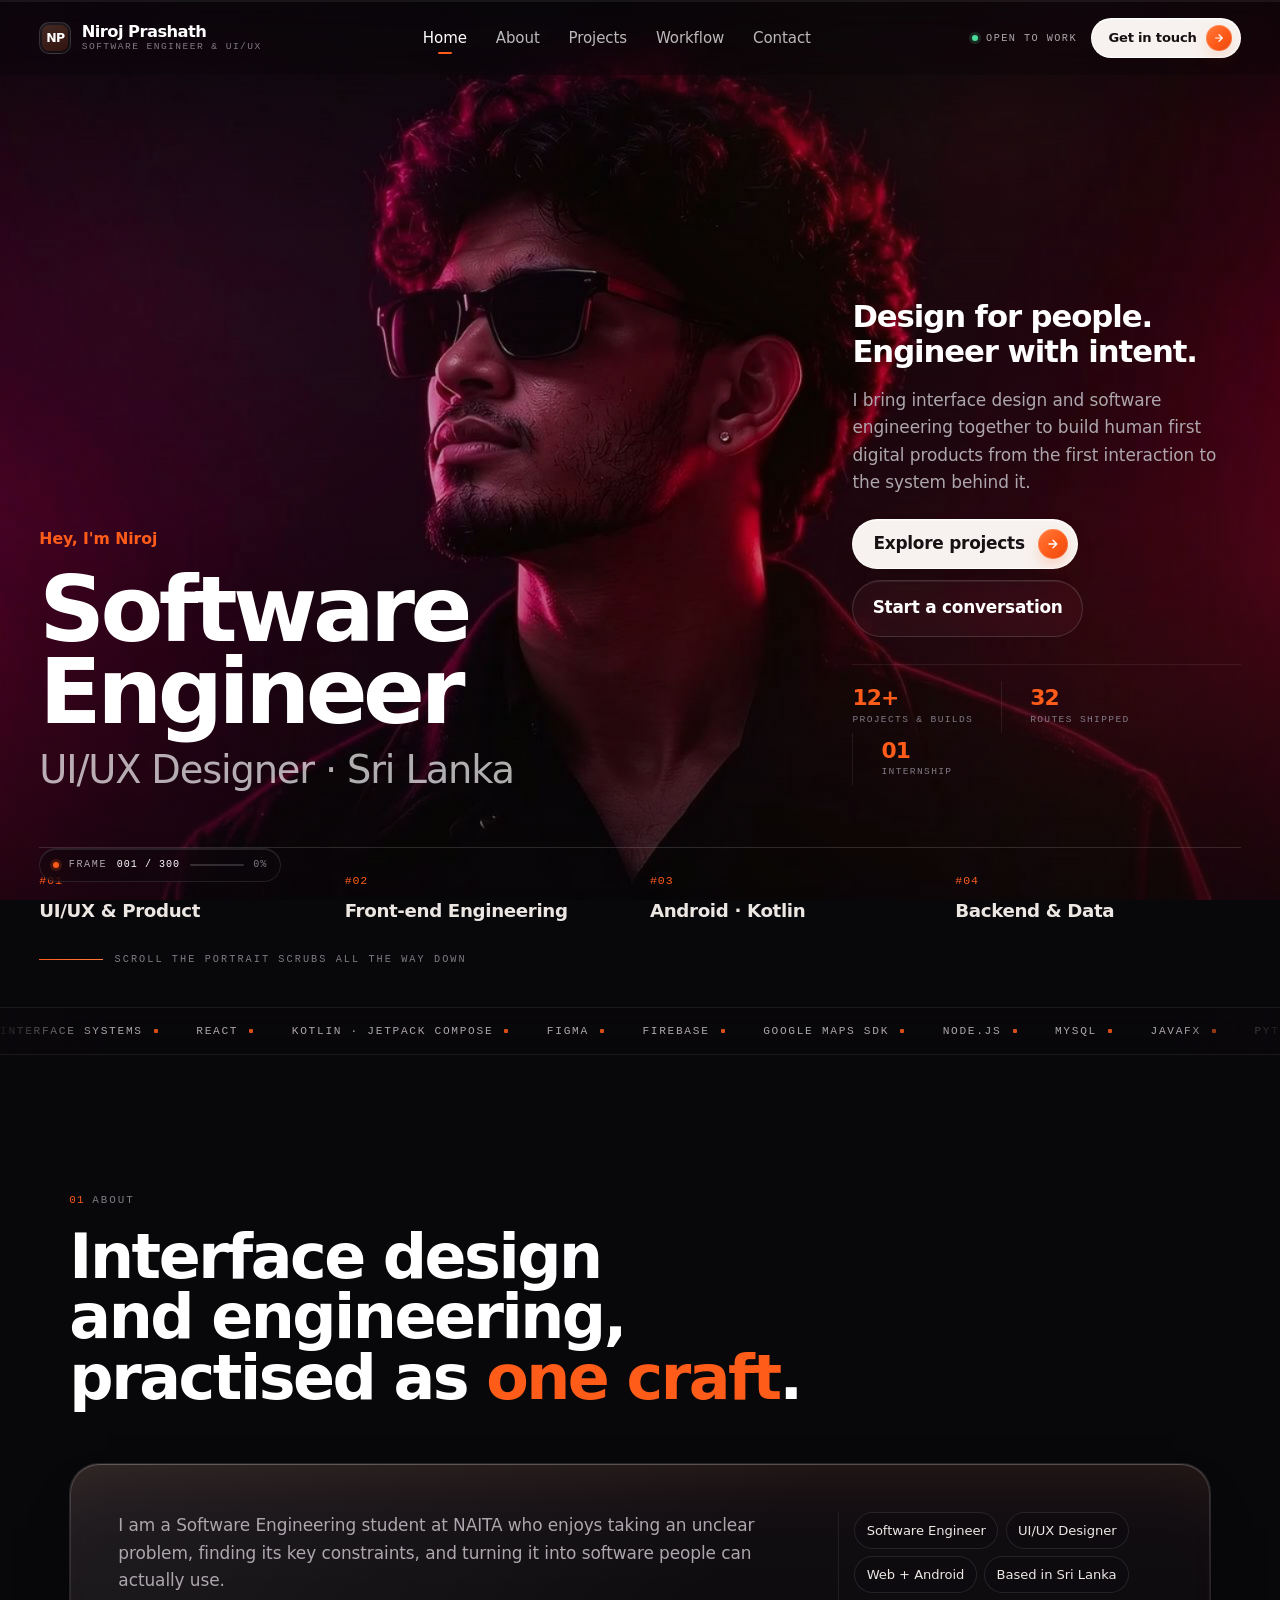
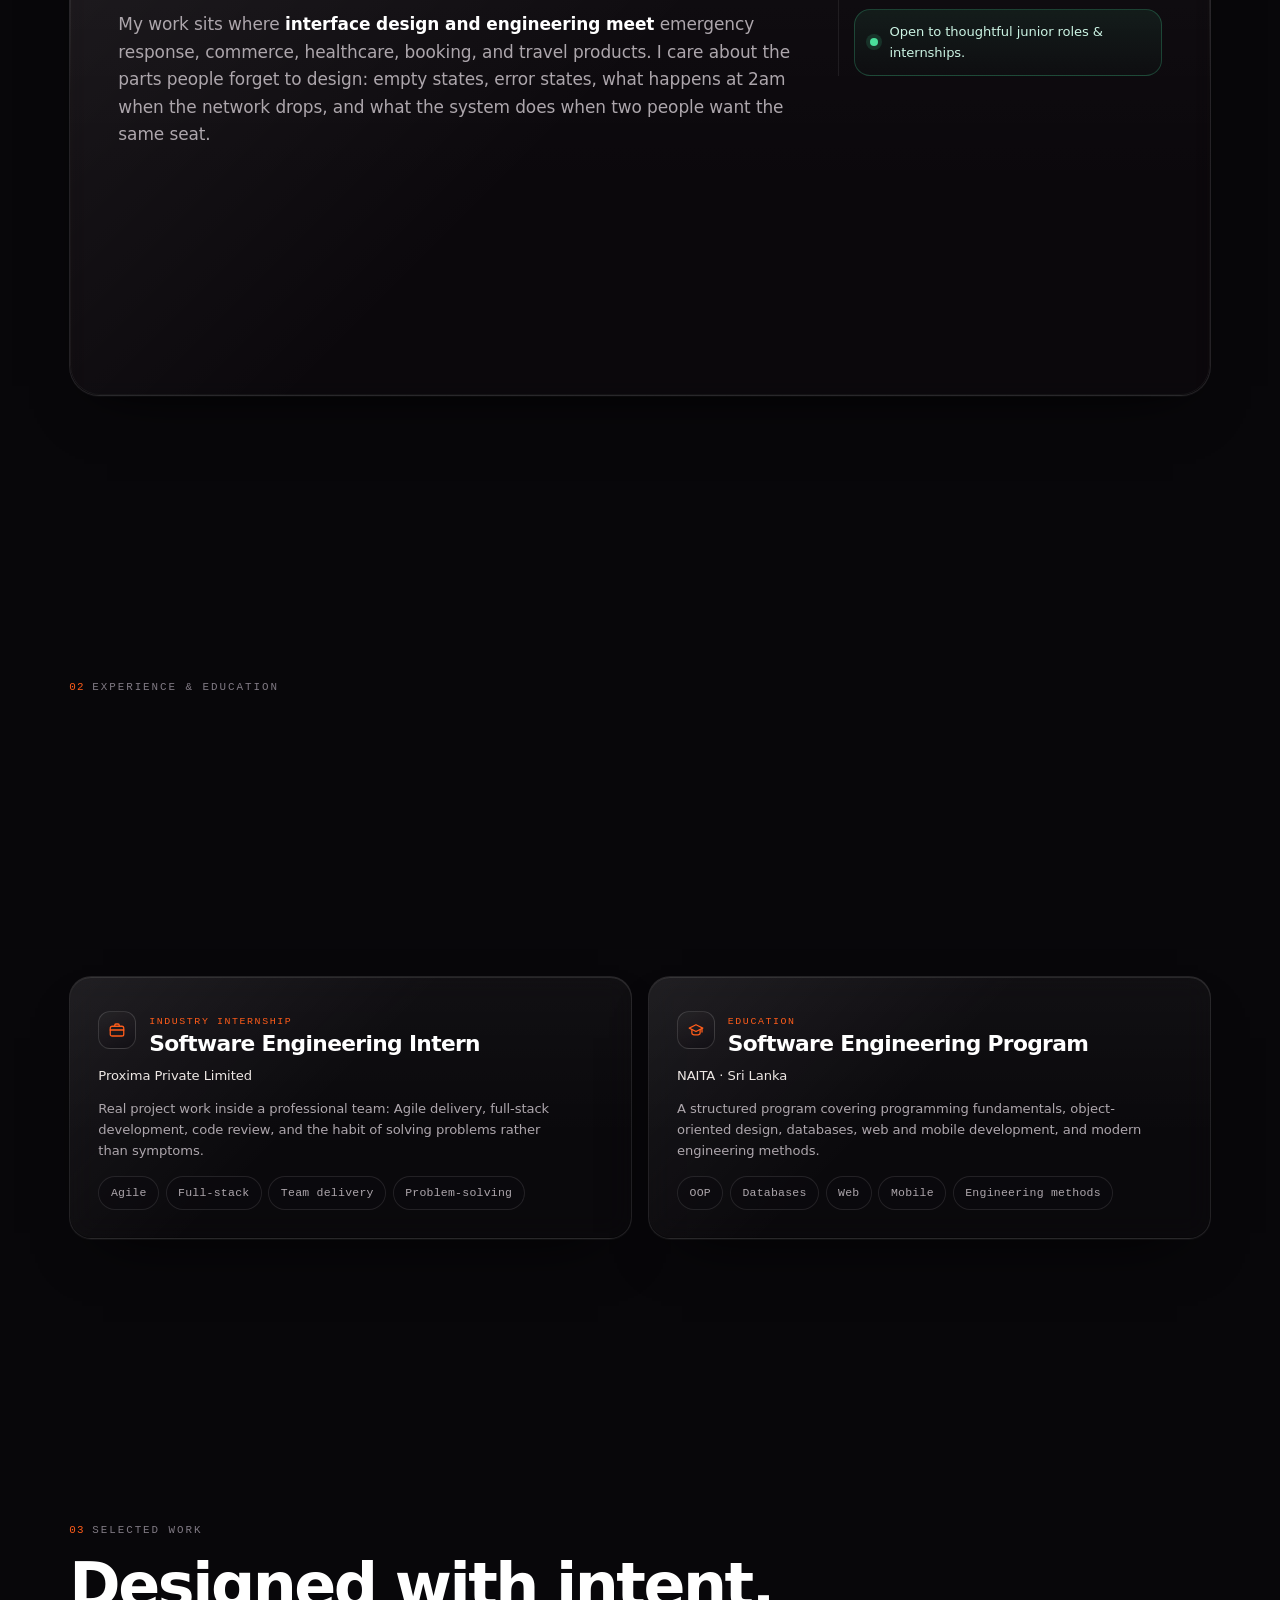
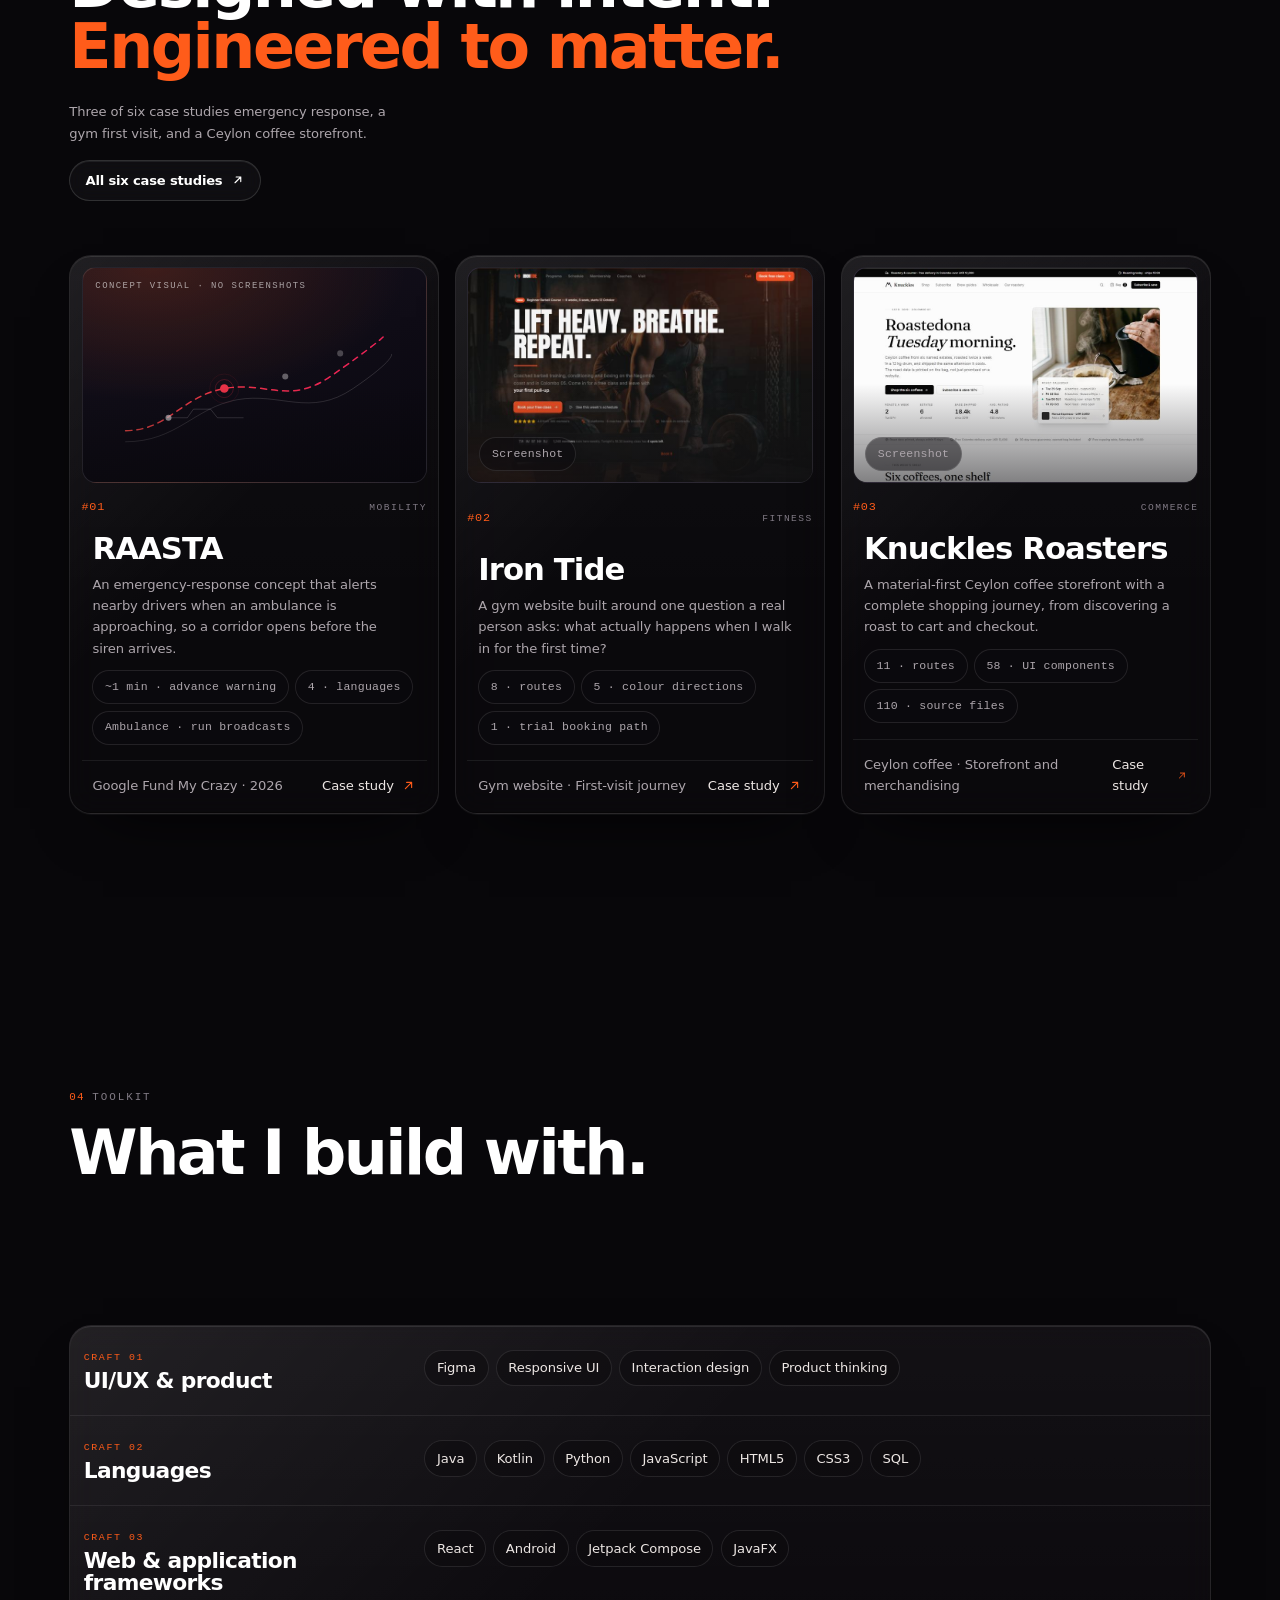
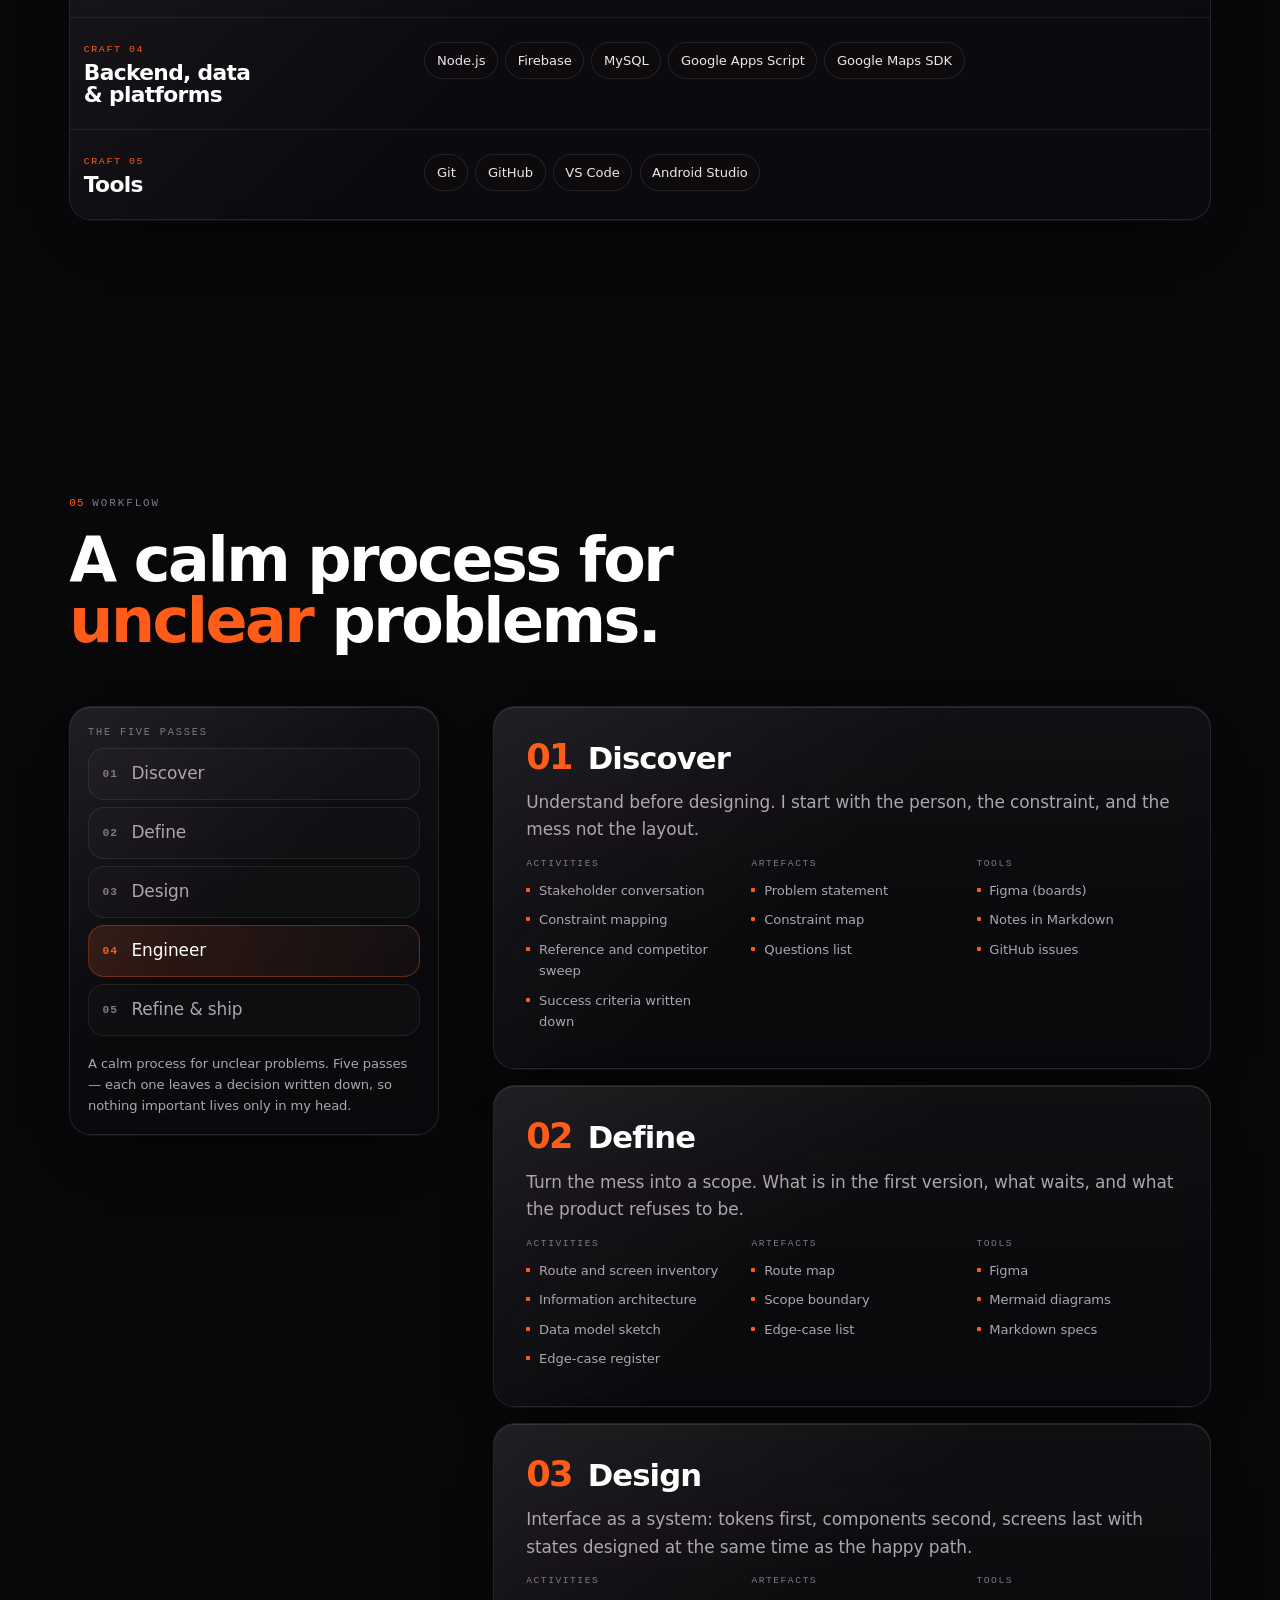
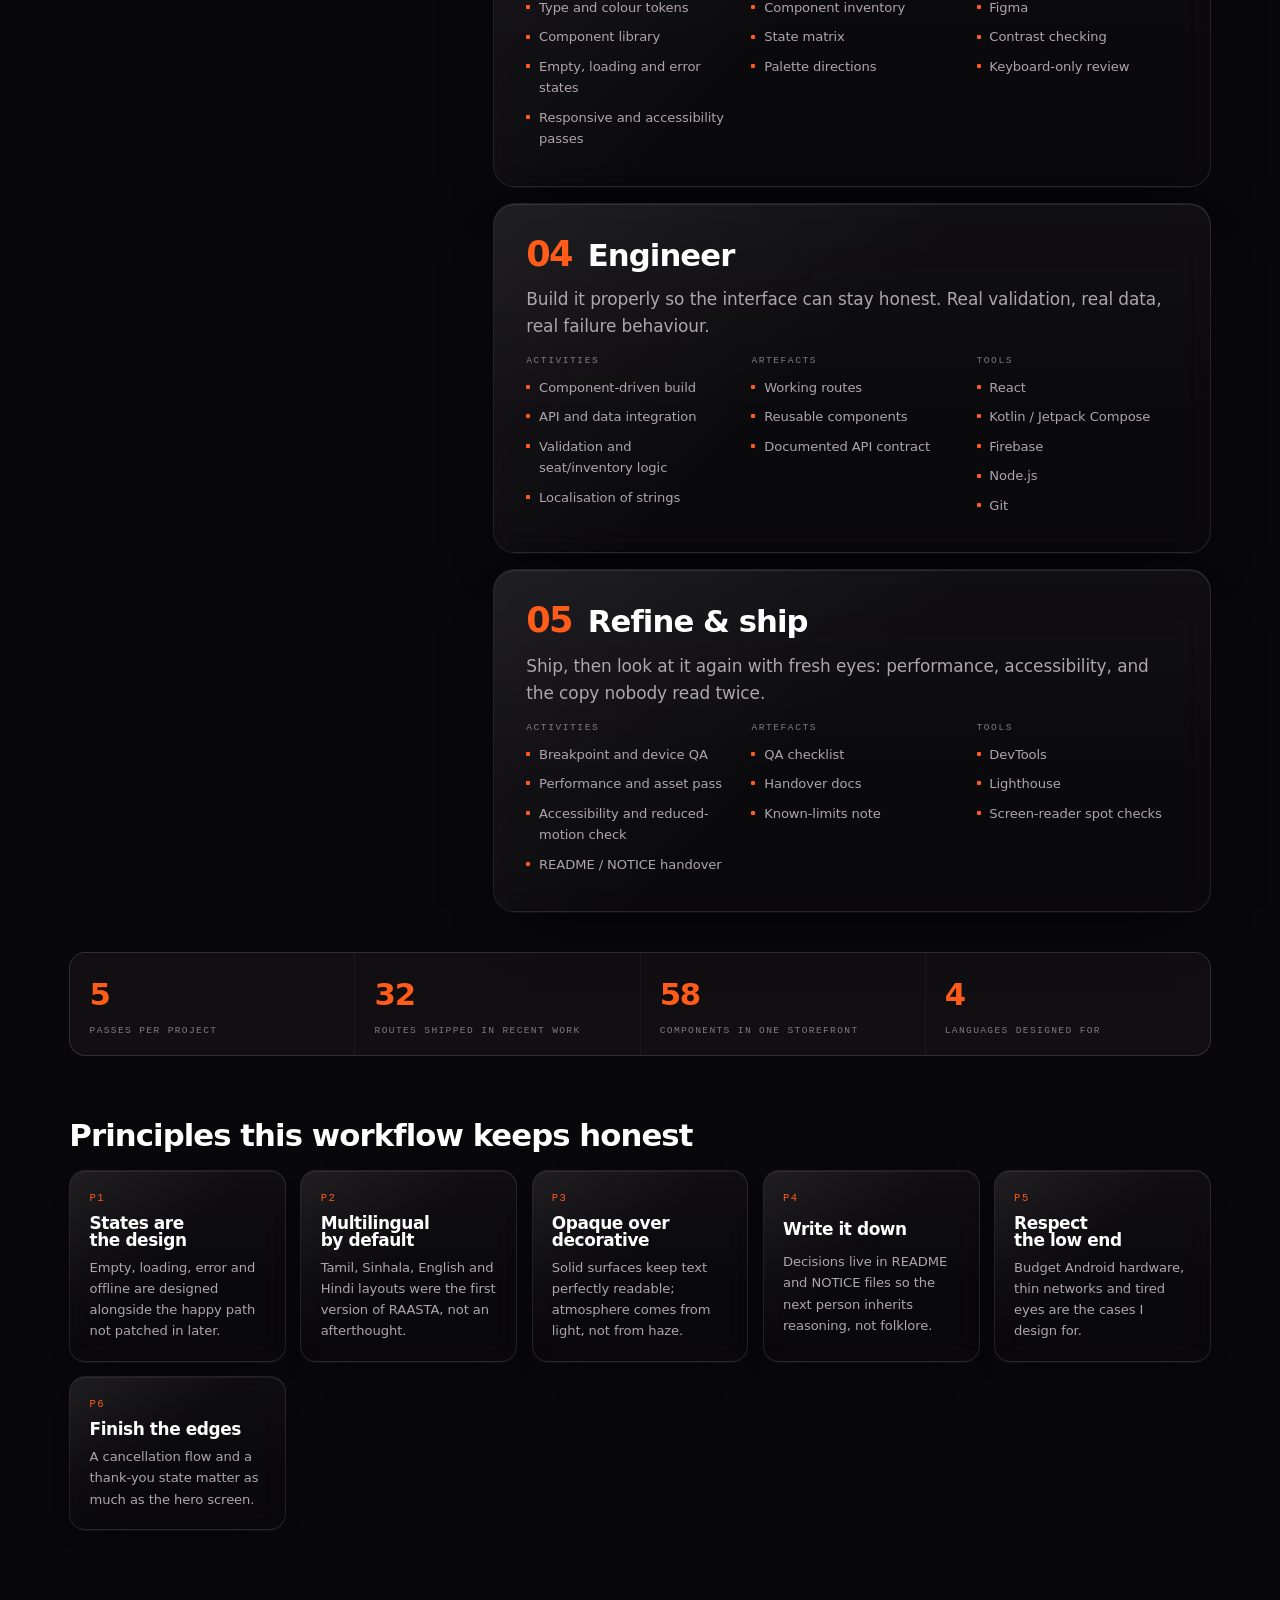
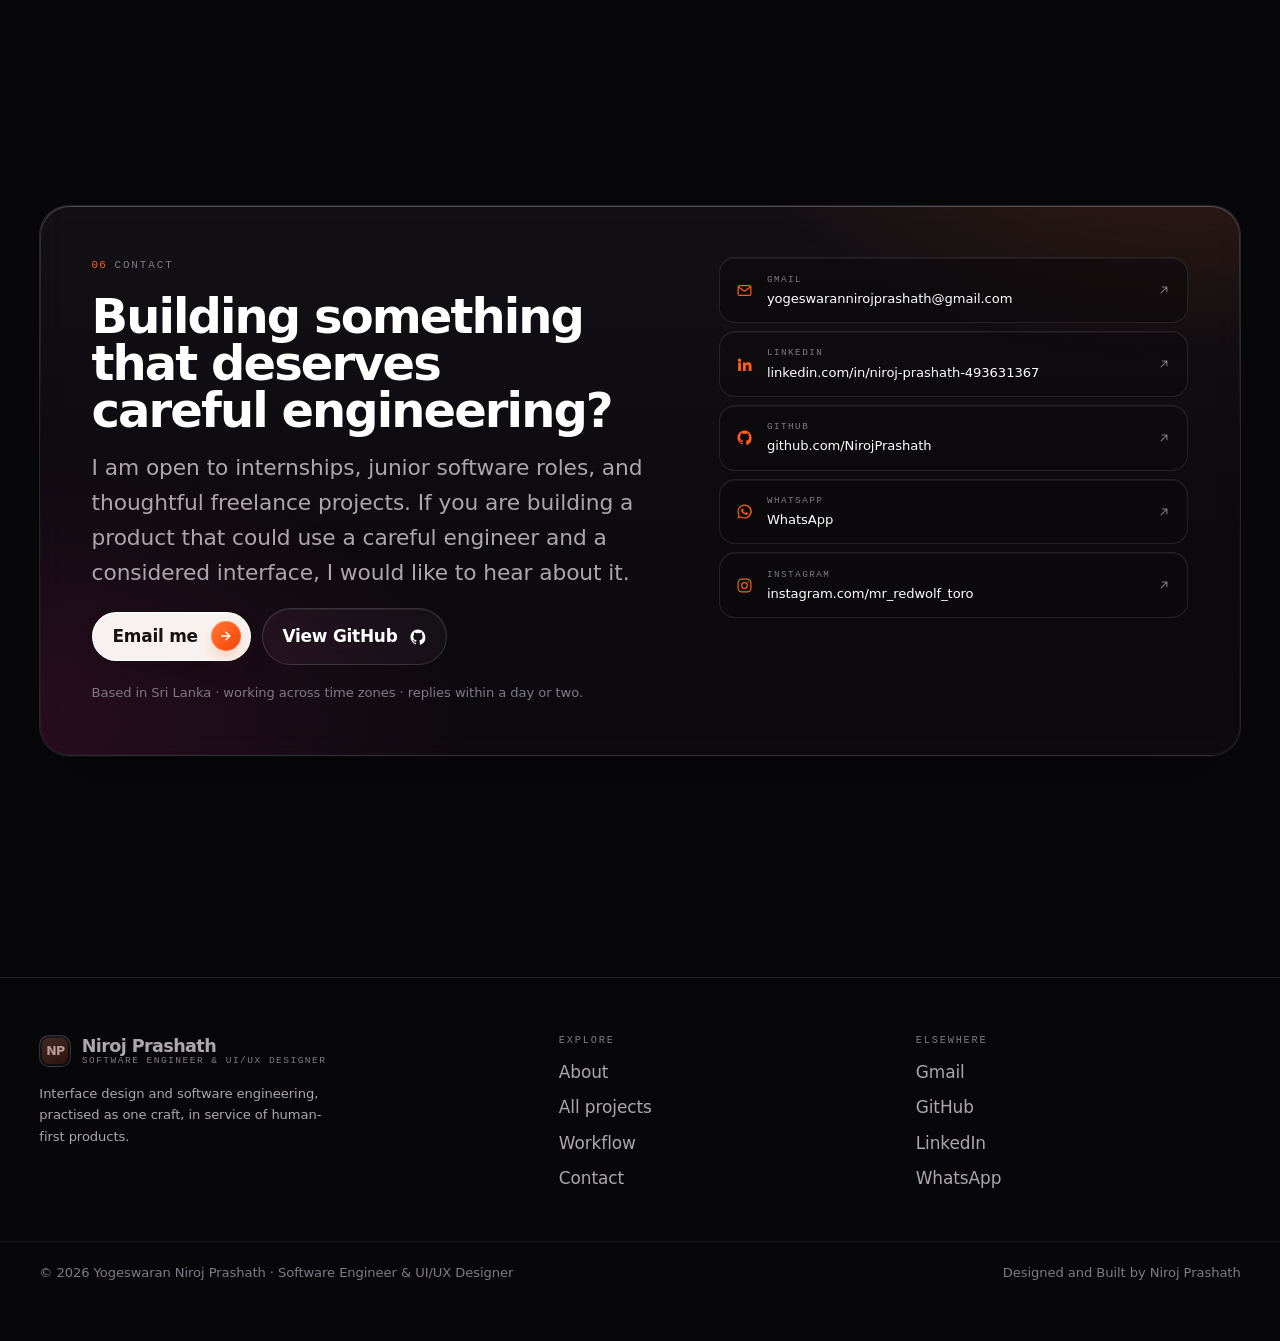
==== commit d1f539a9: "Update index.html" ====
--- a/index.html
+++ b/index.html
@@ -21,6 +21,7 @@
 <meta name="author" content="Yogeswaran Niroj Prashath">
 
 <link rel="icon" href="assets/img/favicon.svg" type="image/svg+xml">
+<link rel="preload" as="image" href="frames/frame_0001.jpg">
 <link rel="apple-touch-icon" href="assets/img/avatar-portrait.jpg">
 
 <link rel="stylesheet" href="css/base.css">
--- a/css/base.css
+++ b/css/base.css
@@ -0,0 +1,601 @@
+/* ==========================================================================
+   NP / base.css — design system
+   Direction: near-black cinematic base, magenta→red atmospheric bloom,
+   a single warm orange accent, heavy geometric display type, hairline rules
+   and refined physical-glass surfaces.
+   ========================================================================== */
+
+:root {
+  /* --- surfaces ---------------------------------------------------------- */
+  --ink-0: #08070A;           /* page */
+  --ink-1: #0C0A10;           /* raised */
+  --ink-2: #110E15;           /* card */
+  --ink-3: #171220;           /* nested / hovered */
+  --ink-4: #1E1729;
+
+  /* --- hairlines -------------------------------------------------------- */
+  --line: rgba(255, 255, 255, 0.075);
+  --line-2: rgba(255, 255, 255, 0.14);
+  --line-3: rgba(255, 255, 255, 0.26);
+
+  /* --- text (reference reads white-first, then warm grey) --------------- */
+  --text: #FFFFFF;
+  --soft: #EDE7E4;
+  --muted: #ADA6AC;
+  --dim: #807A84;
+
+  /* --- accent: ONE warm orange, carried by CTAs, numerals and eyebrows -- */
+  --accent: #FF5C1A;
+  --accent-hi: #FF7B3D;
+  --accent-deep: #E8450C;
+  --accent-ink: #180703;       /* text colour on an accent fill */
+  --accent-soft: rgba(255, 92, 26, 0.14);
+  --accent-line: rgba(255, 92, 26, 0.34);
+
+  /* --- atmosphere: the magenta → red bloom behind everything ------------ */
+  --bloom-magenta: #B3246F;
+  --bloom-red: #E23A2F;
+  --bloom-amber: #FF8A3D;
+
+  /* gradients used for rules, numerals and glows */
+  --grad: linear-gradient(90deg, var(--accent) 0%, var(--bloom-red) 58%, var(--bloom-magenta) 100%);
+  --grad-warm: linear-gradient(135deg, var(--accent-hi) 0%, var(--accent) 52%, var(--accent-deep) 100%);
+  --grad-sheen: linear-gradient(135deg, rgba(255, 255, 255, 0.08), rgba(255, 255, 255, 0) 46%);
+
+  /* --- type ------------------------------------------------------------- */
+  /* Geometric-grotesque display stack. Poppins/Gilroy/Montserrat are used when
+     the visitor already has them; otherwise Inter/system-ui at weight 800+ with
+     tight tracking reads very close to the reference. See README to self-host. */
+  --font-sans: "Inter", system-ui, -apple-system, "Segoe UI", Roboto, "Helvetica Neue", Arial, sans-serif;
+  --font-display: "Poppins", "Gilroy", "Montserrat", "Inter Tight", var(--font-sans);
+  --font-mono: ui-monospace, "SF Mono", "JetBrains Mono", Menlo, Consolas, monospace;
+
+  --step--1: clamp(0.76rem, 0.74rem + 0.10vw, 0.84rem);
+  --step-0: clamp(0.98rem, 0.95rem + 0.16vw, 1.06rem);
+  --step-1: clamp(1.12rem, 1.04rem + 0.40vw, 1.40rem);
+  --step-2: clamp(1.40rem, 1.20rem + 0.90vw, 2.00rem);
+  --step-3: clamp(1.80rem, 1.40rem + 1.80vw, 3.10rem);
+  --step-4: clamp(2.20rem, 1.55rem + 2.90vw, 4.20rem);
+  --step-5: clamp(2.70rem, 1.55rem + 5.20vw, 6.40rem);   /* hero */
+  --step-6: clamp(3.10rem, 1.60rem + 6.40vw, 7.60rem);   /* masthead */
+
+  /* --- space ------------------------------------------------------------ */
+  --gutter: clamp(1.15rem, 0.7rem + 2.2vw, 3.25rem);
+  --section-y: clamp(4.5rem, 3rem + 7vw, 9.5rem);
+  --maxw: 1220px;
+  --maxw-wide: 1420px;
+
+  /* --- shape ------------------------------------------------------------ */
+  --r-xs: 6px;
+  --r-s: 10px;
+  --r-m: 16px;
+  --r-l: 22px;
+  --r-xl: 30px;
+  --r-pill: 999px;
+
+  /* --- motion ----------------------------------------------------------- */
+  --ease-out: cubic-bezier(0.22, 0.61, 0.36, 1);
+  --ease-inout: cubic-bezier(0.65, 0.05, 0.36, 1);
+  --ease-spring: cubic-bezier(0.16, 1, 0.3, 1);
+  --t-fast: 180ms;
+  --t-med: 320ms;
+  --t-slow: 620ms;
+
+  /* --- depth: restrained, never heavy ----------------------------------- */
+  --shadow-1: 0 1px 0 rgba(255, 255, 255, 0.035), 0 14px 34px -26px rgba(0, 0, 0, 0.9);
+  --shadow-2: 0 1px 0 rgba(255, 255, 255, 0.045), 0 28px 60px -34px rgba(0, 0, 0, 0.95);
+  --shadow-3: 0 1px 0 rgba(255, 255, 255, 0.05), 0 46px 90px -44px rgba(0, 0, 0, 0.98);
+  --shadow-accent: 0 20px 50px -26px rgba(255, 92, 26, 0.5);
+
+  --header-h: 72px;
+
+  /* --- glass ------------------------------------------------------------
+     Physical glass, not "blur everywhere": a semi-opaque tint, a capped blur,
+     an inner top highlight, faint bottom weight, a diagonal specular sheen and
+     a hairline edge. Tuned so body copy holds >9:1 contrast on the darkest
+     frame and >6:1 on the brightest bloom. */
+  --glass-0: rgba(13, 10, 14, 0.42);      /* chips, small fills */
+  --glass-1: rgba(14, 11, 15, 0.56);      /* cards, panels */
+  --glass-2: rgba(16, 12, 17, 0.68);      /* large heroes, sticky bars */
+  --glass-line: rgba(255, 255, 255, 0.10);
+  --glass-edge: rgba(255, 255, 255, 0.055);
+  --glass-hi: rgba(255, 255, 255, 0.10);  /* inner top highlight */
+  --glass-lo: rgba(0, 0, 0, 0.34);        /* inner bottom weight */
+  --glass-blur: 14px;
+}
+
+/* ------------------------------------------------------------------ reset */
+*,
+*::before,
+*::after { box-sizing: border-box; }
+
+* { margin: 0; }
+
+html {
+  -webkit-text-size-adjust: 100%;
+  scroll-behavior: smooth;
+  scroll-padding-top: calc(var(--header-h) + 18px);
+  overflow-x: clip;
+}
+
+body {
+  background-color: var(--ink-0);
+  color: var(--text);
+  font-family: var(--font-sans);
+  font-size: var(--step-0);
+  line-height: 1.62;
+  font-weight: 400;
+  letter-spacing: -0.005em;
+  -webkit-font-smoothing: antialiased;
+  -moz-osx-font-smoothing: grayscale;
+  overflow-x: clip;
+  min-height: 100%;
+}
+
+body.is-locked { overflow: hidden; }
+
+img, svg, canvas, video { display: block; max-width: 100%; }
+img { height: auto; }
+
+a { color: inherit; text-decoration: none; }
+
+button {
+  font: inherit;
+  color: inherit;
+  background: none;
+  border: 0;
+  cursor: pointer;
+}
+
+ul, ol { list-style: none; padding: 0; }
+
+input, textarea, select { font: inherit; color: inherit; }
+
+::selection { background: rgba(255, 92, 26, 0.34); color: #fff; }
+
+:focus-visible {
+  outline: 2px solid var(--accent);
+  outline-offset: 3px;
+  border-radius: 4px;
+}
+
+/* ---------------------------------------------------------------- typography */
+h1, h2, h3, h4 {
+  font-family: var(--font-display);
+  font-weight: 800;
+  line-height: 0.98;
+  letter-spacing: -0.04em;
+  text-wrap: balance;
+}
+
+h1 { font-size: var(--step-5); }
+h2 { font-size: var(--step-4); }
+h3 { font-size: var(--step-2); letter-spacing: -0.03em; }
+h4 { font-size: var(--step-1); letter-spacing: -0.025em; font-weight: 700; }
+
+p { text-wrap: pretty; }
+
+.accent-text { color: var(--accent); }
+
+/* the reference's "Hey, I'm a" eyebrow: small, warm, medium weight */
+.eyebrow {
+  display: inline-flex;
+  align-items: center;
+  gap: 0.6em;
+  font-family: var(--font-sans);
+  font-size: clamp(0.86rem, 0.82rem + 0.2vw, 1.02rem);
+  font-weight: 600;
+  letter-spacing: -0.005em;
+  text-transform: none;
+  color: var(--accent);
+}
+
+.eyebrow b {
+  font-family: var(--font-mono);
+  font-size: 0.8em;
+  font-weight: 500;
+  letter-spacing: 0.06em;
+  color: var(--accent);
+}
+
+.eyebrow--rule::before {
+  content: "";
+  width: 22px;
+  height: 1px;
+  background: var(--accent-line);
+  flex: none;
+}
+
+/* section labels keep the mono/upper treatment but in white-dim, with the
+   index in the accent — the numbered rhythm the reference establishes */
+.label {
+  display: inline-flex;
+  align-items: baseline;
+  gap: 0.7em;
+  font-family: var(--font-mono);
+  font-size: 0.68rem;
+  letter-spacing: 0.18em;
+  text-transform: uppercase;
+  color: var(--dim);
+}
+
+.label b {
+  color: var(--accent);
+  font-weight: 500;
+  letter-spacing: 0.1em;
+}
+
+.lede {
+  font-size: var(--step-1);
+  color: var(--muted);
+  line-height: 1.6;
+  max-width: 62ch;
+}
+
+.muted { color: var(--muted); }
+.dim { color: var(--dim); }
+.mono { font-family: var(--font-mono); font-variant-numeric: tabular-nums; }
+.center { text-align: center; }
+
+.sr-only {
+  position: absolute;
+  width: 1px; height: 1px;
+  padding: 0; margin: -1px;
+  overflow: hidden;
+  clip: rect(0 0 0 0);
+  white-space: nowrap;
+  border: 0;
+}
+
+.skip-link {
+  position: fixed;
+  top: 10px;
+  left: 10px;
+  z-index: 999;
+  transform: translateY(-160%);
+  padding: 0.7rem 1.05rem;
+  border-radius: var(--r-s);
+  background: var(--ink-2);
+  border: 1px solid var(--line-2);
+  color: var(--text);
+  font-size: var(--step--1);
+  transition: transform var(--t-fast) var(--ease-out);
+}
+
+.skip-link:focus { transform: translateY(0); }
+
+/* ---------------------------------------------------------------- utilities */
+.wrap {
+  width: 100%;
+  max-width: var(--maxw);
+  margin-inline: auto;
+  padding-inline: var(--gutter);
+}
+
+.wrap-wide { max-width: var(--maxw-wide); }
+
+.section { padding-block: var(--section-y); position: relative; }
+
+.hr {
+  height: 1px;
+  border: 0;
+  background: linear-gradient(90deg, transparent, var(--line-2) 12%, var(--line-2) 88%, transparent);
+}
+
+/* =============================================================== glass */
+/**
+ * Physical-glass surface. Layers, in order:
+ *   1. tint                (semi-opaque, never near-transparent)
+ *   2. capped backdrop blur (subtle — depth, not haze)
+ *   3. inner top highlight  (light catching the top edge)
+ *   4. inner bottom weight  (thickness)
+ *   5. diagonal specular sheen (::before)
+ *   6. hairline edge + 1px gradient rim (--edge)
+ */
+.glass {
+  position: relative;
+  background-image: linear-gradient(180deg, rgba(255, 255, 255, 0.028), rgba(255, 255, 255, 0) 62%);
+  background-color: var(--glass-1);
+  -webkit-backdrop-filter: blur(var(--glass-blur)) saturate(126%);
+  backdrop-filter: blur(var(--glass-blur)) saturate(126%);
+  border: 1px solid var(--glass-line);
+  border-radius: var(--r-l);
+  box-shadow:
+    inset 0 1px 0 var(--glass-hi),
+    inset 0 -1px 0 var(--glass-lo),
+    var(--shadow-2);
+  isolation: isolate;
+}
+
+.glass::before {
+  content: "";
+  position: absolute;
+  inset: 0;
+  border-radius: inherit;
+  background: var(--grad-sheen);
+  opacity: 0.85;
+  pointer-events: none;
+  z-index: -1;
+}
+
+.glass--deep { background-color: var(--glass-2); }
+.glass--soft { background-color: var(--glass-0); box-shadow: inset 0 1px 0 rgba(255, 255, 255, 0.07), var(--shadow-1); }
+
+/* 1px rim that reads as a polished chamfer */
+.glass--edge::after {
+  content: "";
+  position: absolute;
+  inset: 0;
+  border-radius: inherit;
+  padding: 1px;
+  background: linear-gradient(180deg, rgba(255, 255, 255, 0.16), rgba(255, 255, 255, 0) 44%, rgba(255, 255, 255, 0.05));
+  -webkit-mask: linear-gradient(#000 0 0) content-box, linear-gradient(#000 0 0);
+  -webkit-mask-composite: xor;
+  mask: linear-gradient(#000 0 0) content-box, linear-gradient(#000 0 0);
+  mask-composite: exclude;
+  pointer-events: none;
+}
+
+/* highlight that travels across a surface on hover */
+.glass--travel::after {
+  content: "";
+  position: absolute;
+  inset: -1px;
+  border-radius: inherit;
+  background: linear-gradient(115deg, rgba(255, 255, 255, 0) 38%, rgba(255, 255, 255, 0.07) 48%, rgba(255, 255, 255, 0) 58%);
+  transform: translateX(-40%);
+  opacity: 0;
+  pointer-events: none;
+  transition: transform 900ms var(--ease-out), opacity 420ms var(--ease-out);
+}
+
+.glass--travel:hover::after { transform: translateX(40%); opacity: 1; }
+
+@supports not ((backdrop-filter: blur(6px)) or (-webkit-backdrop-filter: blur(6px))) {
+  .glass { background-color: rgba(13, 10, 15, 0.94); }
+}
+
+@media (prefers-reduced-transparency: reduce) {
+  .glass {
+    background-color: rgba(13, 10, 15, 0.97);
+    -webkit-backdrop-filter: none;
+    backdrop-filter: none;
+  }
+}
+
+/* opaque panel (kept: used where a surface must not let the canvas through) */
+.panel {
+  position: relative;
+  background: var(--ink-2);
+  border: 1px solid var(--line);
+  border-radius: var(--r-l);
+}
+
+.panel--raised { background: var(--ink-1); }
+.panel--flat { border-radius: var(--r-m); }
+
+.panel-hairline {
+  position: absolute;
+  inset: 0 0 auto 0;
+  height: 1px;
+  background: var(--grad);
+  opacity: 0.85;
+}
+
+/* ------------------------------------------------------------------ chips */
+.chip {
+  display: inline-flex;
+  align-items: center;
+  gap: 0.45em;
+  padding: 0.42rem 0.72rem;
+  border: 1px solid var(--glass-line);
+  border-radius: var(--r-pill);
+  background-color: rgba(13, 10, 14, 0.5);
+  color: var(--soft);
+  font-size: var(--step--1);
+  letter-spacing: -0.005em;
+  white-space: nowrap;
+}
+
+.chip--mono { font-family: var(--font-mono); font-size: 0.72rem; letter-spacing: 0.02em; color: var(--muted); }
+
+.chip--accent {
+  border-color: var(--accent-line);
+  color: #FFD9C4;
+  background-color: rgba(255, 92, 26, 0.12);
+}
+
+.chip--live::before {
+  content: "";
+  width: 7px; height: 7px;
+  border-radius: 50%;
+  background: var(--accent);
+  box-shadow: 0 0 0 3px rgba(255, 92, 26, 0.18);
+}
+
+/* ----------------------------------------------------------------- buttons */
+.btn {
+  position: relative;
+  display: inline-flex;
+  align-items: center;
+  justify-content: center;
+  gap: 0.65em;
+  padding: 0.85rem 1.2rem;
+  border-radius: var(--r-pill);
+  border: 1px solid var(--line-2);
+  background-color: rgba(16, 12, 17, 0.5);
+  -webkit-backdrop-filter: blur(10px) saturate(130%);
+  backdrop-filter: blur(10px) saturate(130%);
+  color: var(--text);
+  font-weight: 600;
+  font-size: var(--step-0);
+  letter-spacing: -0.015em;
+  box-shadow: inset 0 1px 0 rgba(255, 255, 255, 0.07);
+  transition: border-color var(--t-fast) var(--ease-out),
+              transform var(--t-med) var(--ease-spring),
+              background-color var(--t-fast) var(--ease-out),
+              box-shadow var(--t-med) var(--ease-out),
+              color var(--t-fast) var(--ease-out);
+}
+
+.btn:hover {
+  border-color: var(--line-3);
+  background-color: rgba(26, 20, 26, 0.62);
+  transform: translateY(-2px);
+}
+
+.btn:active { transform: translateY(0); }
+
+.btn__icon { width: 1.05em; height: 1.05em; flex: none; }
+
+/* Primary: the reference's light pill with a warm orb riding on its right edge */
+.btn--primary {
+  gap: 0.75em;
+  padding: 0.55rem 0.6rem 0.55rem 1.25rem;
+  background-color: #F7F2EF;
+  background-image: none;
+  border-color: rgba(255, 255, 255, 0.9);
+  color: #171114;
+  box-shadow: 0 1px 0 rgba(255, 255, 255, 0.6) inset, 0 16px 34px -20px rgba(0, 0, 0, 0.8);
+}
+
+.btn--primary:hover {
+  background-color: #FFFFFF;
+  border-color: #fff;
+  color: #0E0A0C;
+  box-shadow: 0 1px 0 rgba(255, 255, 255, 0.7) inset, 0 20px 40px -20px rgba(0, 0, 0, 0.85);
+}
+
+.btn__orb {
+  display: grid;
+  place-items: center;
+  width: 30px;
+  height: 30px;
+  flex: none;
+  border-radius: 50%;
+  background: var(--grad-warm);
+  color: #fff;
+  box-shadow: 0 0 0 1px rgba(255, 255, 255, 0.18) inset, 0 8px 18px -8px rgba(255, 92, 26, 0.8);
+}
+
+.btn__orb svg { width: 14px; height: 14px; }
+
+.btn--primary:hover .btn__orb { transform: translateX(2px); }
+.btn__orb { transition: transform var(--t-med) var(--ease-spring); }
+
+/* Accent fill, used sparingly (a single emphatic action per view) */
+.btn--accent {
+  padding: 0.6rem 0.7rem 0.6rem 1.3rem;
+  gap: 0.8em;
+  background-color: var(--accent);
+  background-image: var(--grad-warm);
+  border-color: rgba(255, 255, 255, 0.16);
+  color: var(--accent-ink);
+  box-shadow: var(--shadow-accent);
+}
+
+.btn--accent .btn__orb { background: rgba(0, 0, 0, 0.28); color: #fff; box-shadow: none; }
+.btn--accent:hover { background-color: var(--accent-hi); border-color: rgba(255, 255, 255, 0.28); color: var(--accent-ink); }
+
+.btn--ghost { background-color: rgba(255, 255, 255, 0.03); }
+.btn--ghost:hover { background-color: rgba(255, 255, 255, 0.07); }
+
+.btn--sm { padding: 0.55rem 0.95rem; font-size: var(--step--1); }
+.btn--sm.btn--primary { padding: 0.4rem 0.45rem 0.4rem 1rem; }
+.btn--sm.btn--primary .btn__orb { width: 26px; height: 26px; }
+.btn--sm.btn--primary .btn__orb svg { width: 12px; height: 12px; }
+
+.btn-row {
+  display: flex;
+  flex-wrap: wrap;
+  gap: 0.7rem;
+  align-items: center;
+}
+
+/* text link with a travelling underline */
+.link-u {
+  position: relative;
+  display: inline-flex;
+  align-items: center;
+  gap: 0.4em;
+  padding-bottom: 2px;
+  color: var(--text);
+}
+
+.link-u::after {
+  content: "";
+  position: absolute;
+  left: 0; bottom: 0;
+  width: 100%; height: 1px;
+  background: currentColor;
+  opacity: 0.3;
+  transform-origin: left;
+  transition: opacity var(--t-fast) var(--ease-out), transform var(--t-med) var(--ease-out);
+}
+
+.link-u:hover::after { opacity: 1; transform: scaleX(1.02); background: var(--accent); height: 2px; }
+
+/* ------------------------------------------------- section header pattern */
+.sec-head {
+  display: grid;
+  gap: 1.05rem;
+  max-width: 78ch;
+  margin-bottom: clamp(2rem, 1rem + 3vw, 3.6rem);
+}
+
+.sec-head__title { font-size: var(--step-4); }
+
+.sec-head__row {
+  display: flex;
+  flex-wrap: wrap;
+  gap: 1.5rem 2.5rem;
+  align-items: end;
+  justify-content: space-between;
+}
+
+/* ------------------------------------------------------------ scroll reveal */
+[data-reveal] {
+  opacity: 0;
+  transform: translateY(20px);
+  transition: opacity 760ms var(--ease-out), transform 760ms var(--ease-out);
+  transition-delay: var(--reveal-delay, 0ms);
+}
+
+[data-reveal].is-in {
+  opacity: 1;
+  transform: none;
+}
+
+[data-reveal="mask"] {
+  opacity: 1;
+  transform: none;
+  clip-path: inset(0 0 100% 0);
+  transition: clip-path 900ms var(--ease-spring);
+}
+
+[data-reveal="mask"].is-in { clip-path: inset(0 0 0 0); }
+
+/* --------------------------------------------------------- motion prefs */
+@media (prefers-reduced-motion: reduce) {
+  html { scroll-behavior: auto; }
+
+  *,
+  *::before,
+  *::after {
+    animation-duration: 0.001ms !important;
+    animation-iteration-count: 1 !important;
+    transition-duration: 0.001ms !important;
+    scroll-behavior: auto !important;
+  }
+
+  [data-reveal] { opacity: 1 !important; transform: none !important; clip-path: none !important; }
+}
+
+@media (max-width: 620px) {
+  :root { --header-h: 62px; }
+}
+
+/* decorative line breaks that only make sense on wide screens */
+@media (max-width: 760px) {
+  .hide-sm { display: none; }
+}
--- a/css/layout.css
+++ b/css/layout.css
@@ -0,0 +1,820 @@
+/* ==========================================================================
+   NP / layout.css
+   Shell: the fixed scroll canvas, atmospheric bloom + scrim, glass header,
+   the reference-led hero (giant type + statement column + numbered strip),
+   capability marquee, footer, frame HUD.
+   ========================================================================== */
+
+/* ============================================================ page shell */
+/* The content column has to be a positioned layer, otherwise it paints in the
+   static flow — i.e. *under* the fixed scrim (z-index 2) — and every section
+   ends up washed out by the atmosphere pass (and hidden outright when the
+   frame stream fails and the fallback scrim goes opaque). */
+main {
+  position: relative;
+  z-index: 3;                       /* content sits above the portrait + scrim */
+}
+
+/* ============================================================= boot loader
+   The reference portfolio's preloader, re-skinned to this design system:
+   the same full-cover field of black + bloom, the name ghosted on line one
+   and lit in the accent on line two, and a 2px hairline meter underneath —
+   here driven by the real frame stream instead of a fixed timer. */
+.loader {
+  position: fixed;
+  inset: 0;
+  z-index: 900;                     /* above header (60), sheet (49), HUD (50) */
+  display: grid;
+  place-items: center;
+  padding: var(--gutter);
+  background-color: #070406;
+  overflow: hidden;
+  transition: opacity 720ms var(--ease-out), visibility 0s linear 720ms;
+}
+
+.loader::before {                   /* the same bloom the page opens onto */
+  content: "";
+  position: absolute;
+  inset: -15%;
+  background:
+    radial-gradient(40% 44% at 50% 40%, rgba(179, 36, 111, 0.34), rgba(179, 36, 111, 0) 70%),
+    radial-gradient(44% 40% at 80% 82%, rgba(255, 92, 26, 0.20), rgba(255, 92, 26, 0) 72%);
+  pointer-events: none;
+}
+
+.loader.is-done { opacity: 0; visibility: hidden; pointer-events: none; }
+
+.loader__inner {
+  position: relative;
+  display: grid;
+  justify-items: center;
+  gap: 1.5rem;
+  width: min(34rem, 100%);
+  text-align: center;
+}
+
+.loader__mark {
+  position: relative;
+  display: grid;
+  place-items: center;
+  width: 40px; height: 40px;
+  border-radius: 12px;
+  border: 1px solid var(--line-2);
+  background-color: rgba(16, 12, 17, 0.6);
+  background-image: linear-gradient(160deg, rgba(255, 255, 255, 0.08), rgba(255, 255, 255, 0));
+  font-family: var(--font-display);
+  font-weight: 800;
+  font-size: 0.9rem;
+  letter-spacing: -0.05em;
+  color: var(--text);
+}
+
+.loader__mark::after {
+  content: "";
+  position: absolute;
+  inset: 2px;
+  border-radius: 9px;
+  background: var(--grad-warm);
+  opacity: 0.2;
+}
+
+.loader__mark span { position: relative; z-index: 1; }
+
+.loader__word {
+  font-family: var(--font-display);
+  font-weight: 800;
+  font-size: clamp(2.3rem, 8.4vw, 4.6rem);
+  line-height: 0.94;
+  letter-spacing: -0.045em;
+}
+
+.loader__word > span { display: block; color: rgba(255, 255, 255, 0.085); }  /* ghost line */
+.loader__word b {
+  display: block;
+  background: var(--grad-warm);
+  -webkit-background-clip: text;
+  background-clip: text;
+  color: transparent;
+}
+
+.loader__meter { display: grid; gap: 0.7rem; width: min(18.5rem, 74vw); }
+
+.loader__track {
+  position: relative;
+  display: block;
+  height: 2px;
+  background: rgba(255, 255, 255, 0.09);
+  overflow: hidden;
+}
+
+.loader__fill {
+  display: block;
+  width: 100%; height: 100%;
+  background: var(--grad-warm);
+  box-shadow: 0 0 12px rgba(255, 92, 26, 0.55);
+  transform: scaleX(var(--load-p, 0));
+  transform-origin: left center;
+  transition: transform 260ms var(--ease-out);
+}
+
+.loader__read {
+  display: flex;
+  align-items: baseline;
+  justify-content: space-between;
+  gap: 1rem;
+  font-family: var(--font-mono);
+  font-size: 0.6rem;
+  letter-spacing: 0.16em;
+  text-transform: uppercase;
+  color: var(--dim);
+}
+
+.loader__count i { font-style: normal; }
+.loader__count b { color: var(--accent); font-weight: 500; }
+
+body.is-loading { overflow: hidden; }
+
+/* hand-off: the shell unlocks and the hero type rises, as in the reference */
+body.is-loaded .hero__title > span { animation: hero-line 900ms var(--ease-out) both; }
+body.is-loaded .hero__title > span:nth-child(2) { animation-delay: 120ms; }
+
+@keyframes hero-line {
+  from { transform: translateY(34%); opacity: 0; }
+  to   { transform: none; opacity: 1; }
+}
+
+@media (prefers-reduced-motion: reduce) {
+  .loader { transition: opacity 180ms linear, visibility 0s linear 180ms; }
+  body.is-loaded .hero__title > span { animation: none; }
+}
+
+/* --- the fixed canvas: identical to the Drive starter's canvas rule ------- */
+.hero-canvas {
+  position: fixed;
+  top: 0;
+  left: 0;
+  width: 100vw;
+  height: 100vh;
+  object-fit: cover;
+  display: block;
+  z-index: 0;
+  pointer-events: none;
+  background-color: #08070A;
+}
+
+/* --- atmosphere: the magenta → red bloom the reference is built on -------- */
+.bloom {
+  position: fixed;
+  inset: 0;
+  z-index: 1;
+  pointer-events: none;
+  background:
+    radial-gradient(58% 62% at 12% 34%, rgba(179, 36, 111, 0.30), rgba(179, 36, 111, 0) 68%),
+    radial-gradient(64% 66% at 88% 78%, rgba(226, 58, 47, 0.26), rgba(226, 58, 47, 0) 70%),
+    radial-gradient(48% 52% at 78% 12%, rgba(255, 138, 61, 0.12), rgba(255, 138, 61, 0) 72%);
+  opacity: 0;
+  transition: opacity 1200ms var(--ease-out);
+}
+
+body.seq-ready .bloom { opacity: var(--bloom-o, 0.9); }
+
+/* --- scrim: keeps type legible, light enough to keep the portrait present -- */
+.scrim {
+  position: fixed;
+  inset: 0;
+  z-index: 2;
+  pointer-events: none;
+  background:
+    linear-gradient(180deg, rgba(8, 7, 10, 0.62) 0%, rgba(8, 7, 10, 0.22) 16%, rgba(8, 7, 10, 0.14) 58%, rgba(8, 7, 10, 0.44) 100%),
+    radial-gradient(98% 78% at 50% 46%, rgba(8, 7, 10, 0) 44%, rgba(8, 7, 10, 0.30) 100%);
+  opacity: 0;
+  transition: opacity 1200ms var(--ease-out);
+}
+
+body.seq-ready .scrim { opacity: var(--scrim-o, 1); }
+
+body.no-seq .scrim {
+  opacity: 1;
+  background:
+    radial-gradient(120% 90% at 50% 0%, rgba(255, 92, 26, 0.14), rgba(8, 7, 10, 0) 60%),
+    var(--ink-0);
+}
+
+/* ======================================================== scroll progress */
+.scroll-rail {
+  position: fixed;
+  inset: 0 0 auto 0;
+  height: 2px;
+  z-index: 60;
+  background: rgba(255, 255, 255, 0.06);
+}
+
+.scroll-rail__bar {
+  height: 100%;
+  width: 100%;
+  transform: scaleX(var(--progress, 0));
+  transform-origin: left;
+  background: linear-gradient(90deg, var(--accent) 0%, var(--accent-hi) 46%, var(--bloom-red) 100%);
+}
+
+/* ==================================================================== HUD */
+.hud {
+  position: fixed;
+  left: var(--gutter);
+  bottom: clamp(0.9rem, 2vh, 1.6rem);
+  z-index: 45;
+  display: inline-flex;
+  align-items: center;
+  gap: 0.6rem;
+  padding: 0.48rem 0.8rem;
+  border-radius: var(--r-pill);
+  background-color: rgba(12, 9, 12, 0.55);
+  -webkit-backdrop-filter: blur(12px) saturate(130%);
+  backdrop-filter: blur(12px) saturate(130%);
+  border: 1px solid var(--glass-line);
+  box-shadow: inset 0 1px 0 var(--glass-hi);
+  font-family: var(--font-mono);
+  font-size: 0.63rem;
+  letter-spacing: 0.16em;
+  text-transform: uppercase;
+  color: var(--muted);
+  pointer-events: none;
+  opacity: 0;
+  transform: translateY(8px);
+  transition: opacity 700ms var(--ease-out) 300ms, transform 700ms var(--ease-out) 300ms;
+}
+
+body.seq-ready .hud { opacity: 1; transform: none; }
+
+.hud__dot {
+  width: 6px;
+  height: 6px;
+  border-radius: 50%;
+  background: var(--accent);
+  box-shadow: 0 0 0 3px rgba(255, 92, 26, 0.18);
+  flex: none;
+}
+
+.hud__frame { color: var(--text); letter-spacing: 0.1em; }
+.hud__bar {
+  width: 54px;
+  height: 2px;
+  border-radius: 2px;
+  background: rgba(255, 255, 255, 0.16);
+  overflow: hidden;
+  flex: none;
+}
+
+.hud__bar i {
+  display: block;
+  height: 100%;
+  width: 100%;
+  transform: scaleX(0);
+  transform-origin: left;
+  background: linear-gradient(90deg, var(--accent), var(--bloom-red));
+}
+
+.hud__pct { color: var(--dim); letter-spacing: 0.08em; }
+
+@supports not ((backdrop-filter: blur(6px)) or (-webkit-backdrop-filter: blur(6px))) {
+  .hud { background-color: rgba(12, 9, 12, 0.94); }
+}
+
+/* ============================================================ cursor light */
+.cursor-light {
+  position: fixed;
+  top: 0; left: 0;
+  width: 460px; height: 460px;
+  margin: -230px 0 0 -230px;
+  z-index: 3;
+  border-radius: 50%;
+  pointer-events: none;
+  opacity: 0;
+  background: radial-gradient(closest-side, rgba(255, 92, 26, 0.10), rgba(226, 58, 47, 0.05) 54%, rgba(0, 0, 0, 0) 100%);
+  transition: opacity var(--t-slow) var(--ease-out);
+}
+
+.cursor-light.is-on { opacity: 1; }
+
+/* ================================================================= header */
+.site-head {
+  position: fixed;
+  inset: 2px 0 auto 0;
+  z-index: 50;
+  background-color: rgba(9, 7, 10, 0.34);
+  -webkit-backdrop-filter: blur(16px) saturate(130%);
+  backdrop-filter: blur(16px) saturate(130%);
+  border-bottom: 1px solid transparent;
+  transition: background-color var(--t-med) var(--ease-out),
+              border-color var(--t-med) var(--ease-out),
+              transform var(--t-med) var(--ease-out);
+}
+
+.site-head.is-stuck {
+  border-bottom-color: var(--glass-line);
+  background-color: rgba(9, 7, 10, 0.58);
+}
+
+@supports not ((backdrop-filter: blur(6px)) or (-webkit-backdrop-filter: blur(6px))) {
+  .site-head { background-color: rgba(9, 7, 10, 0.94); }
+}
+
+@media (prefers-reduced-transparency: reduce) {
+  .site-head { background-color: rgba(9, 7, 10, 0.97); -webkit-backdrop-filter: none; backdrop-filter: none; }
+}
+
+.site-head.is-hidden { transform: translateY(-104%); }
+
+.site-head__inner {
+  height: var(--header-h);
+  display: flex;
+  align-items: center;
+  gap: 1.25rem;
+  justify-content: space-between;
+}
+
+/* brand — wordmark first, like the reference */
+.brand {
+  display: inline-flex;
+  align-items: center;
+  gap: 0.65rem;
+  flex: none;
+}
+
+.brand__mark {
+  position: relative;
+  width: 32px; height: 32px;
+  display: grid;
+  place-items: center;
+  border-radius: 10px;
+  border: 1px solid var(--line-2);
+  background-image: linear-gradient(160deg, rgba(255, 255, 255, 0.08), rgba(255, 255, 255, 0));
+  background-color: rgba(16, 12, 17, 0.6);
+  font-family: var(--font-display);
+  font-weight: 800;
+  font-size: 0.78rem;
+  letter-spacing: -0.05em;
+}
+
+.brand__mark::after {
+  content: "";
+  position: absolute;
+  inset: 2px;
+  border-radius: 7px;
+  background: var(--grad-warm);
+  opacity: 0.16;
+}
+
+.brand__mark span { position: relative; z-index: 1; }
+
+.brand__text { display: grid; line-height: 1.14; }
+.brand__name {
+  font-family: var(--font-display);
+  font-weight: 800;
+  font-size: 1.02rem;
+  letter-spacing: -0.035em;
+}
+.brand__role {
+  font-family: var(--font-mono);
+  font-size: 0.6rem;
+  letter-spacing: 0.15em;
+  text-transform: uppercase;
+  color: var(--dim);
+}
+
+.nav { display: flex; align-items: center; gap: 0.1rem; }
+
+.nav__link {
+  position: relative;
+  padding: 0.5rem 0.85rem;
+  border-radius: var(--r-pill);
+  font-size: 0.94rem;
+  font-weight: 500;
+  color: rgba(255, 255, 255, 0.72);
+  transition: color var(--t-fast) var(--ease-out), background-color var(--t-fast) var(--ease-out);
+}
+
+.nav__link:hover { color: var(--text); background: rgba(255, 255, 255, 0.06); }
+.nav__link[aria-current] { color: var(--text); }
+
+.nav__link[aria-current]::after {
+  content: "";
+  position: absolute;
+  left: 50%;
+  bottom: 4px;
+  width: 14px; height: 2px;
+  transform: translateX(-50%);
+  border-radius: 2px;
+  background: var(--accent);
+}
+
+.head-actions { display: flex; align-items: center; gap: 0.6rem; flex: none; }
+
+.head-status {
+  display: inline-flex;
+  align-items: center;
+  gap: 0.5rem;
+  font-family: var(--font-mono);
+  font-size: 0.64rem;
+  letter-spacing: 0.14em;
+  text-transform: uppercase;
+  color: var(--muted);
+  padding-right: 0.3rem;
+}
+
+.head-status i {
+  width: 6px; height: 6px;
+  border-radius: 50%;
+  background: #4ADE9B;
+  box-shadow: 0 0 0 3px rgba(74, 222, 155, 0.16);
+}
+
+.burger {
+  display: none;
+  width: 42px; height: 42px;
+  border-radius: var(--r-s);
+  border: 1px solid var(--line-2);
+  background-color: rgba(16, 12, 17, 0.55);
+  /* explicit tracks: auto rows would stretch to the button height, which
+     would move the bars off the centre the cross transform assumes */
+  grid-template-rows: repeat(3, 1.5px);
+  row-gap: 4px;
+  align-content: center;
+  justify-items: center;
+}
+
+.burger span {
+  display: block;
+  width: 17px; height: 1.5px;
+  background: var(--text);
+  border-radius: 2px;
+  transition: transform var(--t-med) var(--ease-out), opacity var(--t-fast) var(--ease-out);
+}
+
+.burger[aria-expanded="true"] span:nth-child(1) { transform: translateY(5.5px) rotate(45deg); }
+.burger[aria-expanded="true"] span:nth-child(2) { opacity: 0; }
+.burger[aria-expanded="true"] span:nth-child(3) { transform: translateY(-5.5px) rotate(-45deg); }
+
+.sheet {
+  position: fixed;
+  inset: 0;
+  z-index: 49;
+  display: grid;
+  align-content: start;
+  gap: 0.2rem;
+  padding: calc(var(--header-h) + 1.75rem) var(--gutter) 2rem;
+  background-color: rgba(9, 7, 10, 0.82);
+  -webkit-backdrop-filter: blur(18px) saturate(130%);
+  backdrop-filter: blur(18px) saturate(130%);
+  border-bottom: 1px solid var(--glass-line);
+  transform: translateY(-102%);
+  visibility: hidden;
+  transition: transform 520ms var(--ease-spring), visibility 0s linear 520ms;
+  overflow-y: auto;
+}
+
+.sheet.is-open {
+  transform: translateY(0);
+  visibility: visible;
+  transition: transform 520ms var(--ease-spring), visibility 0s;
+}
+
+@supports not ((backdrop-filter: blur(6px)) or (-webkit-backdrop-filter: blur(6px))) {
+  .sheet { background-color: rgba(9, 7, 10, 0.97); }
+}
+
+.sheet__link {
+  display: flex;
+  align-items: baseline;
+  justify-content: space-between;
+  gap: 1rem;
+  padding: 0.95rem 0.25rem;
+  border-bottom: 1px solid var(--line);
+  font-family: var(--font-display);
+  font-weight: 800;
+  font-size: clamp(1.5rem, 7vw, 2.1rem);
+  letter-spacing: -0.04em;
+}
+
+/* menu rows carry an arrow, not a number — the numerals stay reserved for
+   section labels (01 About … 06 Contact) and case indexes (#01 …) */
+.sheet__arrow {
+  font-family: var(--font-body);
+  font-size: 1.05rem;
+  font-weight: 400;
+  line-height: 1;
+  color: var(--accent);
+  transition: transform var(--t-fast) var(--ease-out), opacity var(--t-fast) var(--ease-out);
+  opacity: 0.75;
+}
+.sheet__link:hover .sheet__arrow,
+.sheet__link:focus-visible .sheet__arrow { transform: translateX(5px); opacity: 1; }
+.sheet__foot { display: grid; gap: 0.8rem; margin-top: 1.5rem; }
+
+/* =================================================================== hero */
+.hero {
+  position: relative;
+  padding-top: calc(var(--header-h) + clamp(2.5rem, 1.6rem + 5vw, 6.5rem));
+  padding-bottom: clamp(1.5rem, 1rem + 2vw, 2.5rem);
+}
+
+.hero__grid {
+  display: grid;
+  grid-template-columns: minmax(0, 1.32fr) minmax(0, 0.68fr);
+  gap: clamp(1.75rem, 1rem + 3.4vw, 4rem);
+  align-items: end;
+  min-height: min(70vh, 720px);
+}
+
+.hero__lead { display: grid; gap: 1.1rem; align-content: end; }
+
+/* the reference's giant stacked role headline */
+.hero__title {
+  font-size: var(--step-5);
+  font-weight: 800;
+  line-height: 0.9;
+  letter-spacing: -0.05em;
+  text-wrap: pretty;
+}
+
+.hero__title span { display: block; }
+
+.hero__title em {
+  display: block;
+  font-style: normal;
+  font-weight: 500;
+  font-size: 0.42em;
+  letter-spacing: -0.03em;
+  line-height: 1.1;
+  color: rgba(255, 255, 255, 0.68);
+  margin-top: 0.42em;
+}
+
+/* right column: bold statement, then a quiet paragraph — as in the reference */
+.hero__aside { display: grid; gap: 1.1rem; align-content: end; padding-bottom: 0.4rem; }
+
+.hero__statement {
+  font-family: var(--font-display);
+  font-weight: 800;
+  font-size: var(--step-2);
+  line-height: 1.14;
+  letter-spacing: -0.035em;
+}
+
+.hero__intro { color: var(--muted); font-size: var(--step-0); line-height: 1.62; max-width: 40ch; }
+
+.hero__aside .btn-row { margin-top: 0.3rem; }
+
+/* at-a-glance figures: hairline-divided, accent numerals */
+.stats {
+  display: flex;
+  flex-wrap: wrap;
+  gap: 0 1.75rem;
+  margin-top: 0.6rem;
+  padding-top: 1rem;
+  border-top: 1px solid var(--line);
+}
+
+.stat {
+  display: grid;
+  gap: 0.1rem;
+  padding: 0.35rem 0;
+}
+
+.stat + .stat { padding-left: 1.75rem; border-left: 1px solid var(--line); }
+
+.stat__num {
+  font-family: var(--font-display);
+  font-weight: 800;
+  font-size: var(--step-1);
+  letter-spacing: -0.04em;
+  line-height: 1.1;
+  color: var(--accent);
+}
+
+.stat__label {
+  font-family: var(--font-mono);
+  font-size: 0.6rem;
+  letter-spacing: 0.14em;
+  text-transform: uppercase;
+  color: var(--dim);
+}
+
+/* numbered capability strip — the reference's bottom row ------------------ */
+.caps {
+  display: grid;
+  grid-template-columns: repeat(4, minmax(0, 1fr));
+  gap: 1.25rem;
+  margin-top: clamp(2rem, 1.4rem + 2.6vw, 3.6rem);
+  padding-top: clamp(1.1rem, 0.9rem + 0.8vw, 1.5rem);
+  border-top: 1px solid var(--line-2);
+}
+
+.cap { display: grid; gap: 0.3rem; }
+
+.cap__n {
+  display: flex;
+  align-items: center;
+  gap: 0.5rem;
+  font-family: var(--font-mono);
+  font-size: 0.72rem;
+  letter-spacing: 0.08em;
+  color: var(--accent);
+}
+
+.cap__label {
+  font-family: var(--font-display);
+  font-weight: 700;
+  font-size: clamp(0.98rem, 0.9rem + 0.3vw, 1.16rem);
+  letter-spacing: -0.02em;
+  color: var(--soft);
+}
+
+.cap__note { font-size: var(--step--1); color: var(--dim); }
+
+/* scroll affordance */
+.scroll-cue {
+  display: flex;
+  align-items: center;
+  gap: 0.7rem;
+  margin-top: 1.6rem;
+  font-family: var(--font-mono);
+  font-size: 0.64rem;
+  letter-spacing: 0.2em;
+  text-transform: uppercase;
+  color: var(--dim);
+}
+
+.scroll-cue__line {
+  position: relative;
+  width: 64px; height: 1px;
+  background: var(--line-2);
+  overflow: hidden;
+  flex: none;
+}
+
+.scroll-cue__line::after {
+  content: "";
+  position: absolute;
+  inset: 0;
+  background: linear-gradient(90deg, var(--accent), var(--accent-hi));
+  transform-origin: left;
+  animation: cue 2.6s var(--ease-inout) infinite;
+}
+
+@keyframes cue {
+  0% { transform: translateX(-100%); }
+  60% { transform: translateX(0); }
+  100% { transform: translateX(100%); }
+}
+
+.cap, .stat, .hero__title, .hero__statement, .hero__intro { animation: none; }
+
+/* ======================================================= capability marquee */
+.ticker {
+  position: relative;
+  border-block: 1px solid var(--line);
+  background-color: rgba(10, 8, 11, 0.42);
+  -webkit-backdrop-filter: blur(12px) saturate(126%);
+  backdrop-filter: blur(12px) saturate(126%);
+  overflow: hidden;
+  padding-block: 0.85rem;
+}
+
+@supports not ((backdrop-filter: blur(6px)) or (-webkit-backdrop-filter: blur(6px))) {
+  .ticker { background-color: rgba(10, 8, 11, 0.92); }
+}
+
+.ticker__track {
+  display: flex;
+  gap: 2.4rem;
+  width: max-content;
+  animation: slide 44s linear infinite;
+}
+
+.ticker:hover .ticker__track { animation-play-state: paused; }
+
+.ticker__item {
+  display: inline-flex;
+  align-items: center;
+  gap: 0.7rem;
+  font-family: var(--font-mono);
+  font-size: 0.7rem;
+  letter-spacing: 0.15em;
+  text-transform: uppercase;
+  color: var(--muted);
+  white-space: nowrap;
+}
+
+.ticker__item::after {
+  content: "";
+  width: 4px; height: 4px;
+  border-radius: 1px;
+  background: var(--accent);
+  opacity: 0.85;
+}
+
+@keyframes slide {
+  from { transform: translateX(0); }
+  to { transform: translateX(-50%); }
+}
+
+.ticker__fade {
+  position: absolute;
+  inset: 0;
+  pointer-events: none;
+  background: linear-gradient(90deg, rgba(10, 8, 11, 0.9), rgba(10, 8, 11, 0) 8%, rgba(10, 8, 11, 0) 92%, rgba(10, 8, 11, 0.9));
+}
+
+/* ================================================================ footer */
+.site-foot {
+  position: relative;
+  margin-top: clamp(3rem, 2rem + 4vw, 6rem);
+  border-top: 1px solid var(--glass-line);
+  background-color: rgba(9, 7, 10, 0.66);
+  -webkit-backdrop-filter: blur(16px) saturate(126%);
+  backdrop-filter: blur(16px) saturate(126%);
+  padding-block: clamp(2.4rem, 2rem + 2vw, 3.6rem);
+}
+
+@supports not ((backdrop-filter: blur(6px)) or (-webkit-backdrop-filter: blur(6px))) {
+  .site-foot { background-color: rgba(9, 7, 10, 0.95); }
+}
+
+.site-foot__grid {
+  display: grid;
+  grid-template-columns: minmax(0, 1.5fr) repeat(2, minmax(0, 1fr));
+  gap: 2rem;
+}
+
+.site-foot h4 {
+  font-family: var(--font-mono);
+  font-weight: 500;
+  font-size: 0.64rem;
+  letter-spacing: 0.18em;
+  text-transform: uppercase;
+  color: var(--dim);
+  margin-bottom: 0.85rem;
+}
+
+.site-foot ul { display: grid; gap: 0.5rem; }
+.site-foot a { color: var(--muted); }
+.site-foot a:hover { color: var(--text); }
+.site-foot .brand__name { font-size: 1.1rem; }
+
+.site-foot__base {
+  display: flex;
+  flex-wrap: wrap;
+  gap: 0.8rem 1.5rem;
+  align-items: center;
+  justify-content: space-between;
+  margin-top: clamp(2rem, 1.5rem + 2vw, 3rem);
+  padding-top: 1.3rem;
+  border-top: 1px solid var(--line);
+  font-size: var(--step--1);
+  color: var(--dim);
+}
+
+/* ================================================================ responsive */
+@media (max-width: 1080px) {
+  .hero__grid { grid-template-columns: minmax(0, 1fr); gap: 1.75rem; min-height: 0; }
+  .hero__aside { padding-bottom: 0; }
+  .hero__intro { max-width: 54ch; }
+  .caps { grid-template-columns: repeat(2, minmax(0, 1fr)); }
+}
+
+@media (max-width: 960px) {
+  .nav, .head-status { display: none; }
+  .burger { display: grid; }
+
+  .scrim {
+    background:
+      linear-gradient(180deg, rgba(8, 7, 10, 0.64) 0%, rgba(8, 7, 10, 0.28) 14%, rgba(8, 7, 10, 0.22) 62%, rgba(8, 7, 10, 0.5) 100%),
+      radial-gradient(110% 80% at 50% 44%, rgba(8, 7, 10, 0.04) 34%, rgba(8, 7, 10, 0.32) 100%);
+  }
+
+  .site-foot__grid { grid-template-columns: minmax(0, 1fr) minmax(0, 1fr); }
+}
+
+@media (max-width: 620px) {
+  .brand__role { display: none; }
+  .site-head__inner { gap: 0.75rem; }
+  .head-actions > .btn { display: none; }      /* CTAs live in the menu sheet */
+  .brand { min-width: 0; }
+  .brand__text { min-width: 0; overflow: hidden; }
+  .brand__name { white-space: nowrap; text-overflow: ellipsis; overflow: hidden; }
+
+  .hero__title em { font-size: 0.5em; }
+  .hero__statement { font-size: var(--step-1); }
+  .stats { gap: 0 1.1rem; }
+  .stat + .stat { padding-left: 1.1rem; }
+  .caps { grid-template-columns: minmax(0, 1fr); gap: 1rem; }
+  .hud { font-size: 0.58rem; gap: 0.45rem; padding: 0.44rem 0.65rem; }
+  .hud__bar { width: 38px; }
+  .hud__label { display: none; }
+  .site-foot__grid { grid-template-columns: minmax(0, 1fr); }
+}
+
+@media (max-height: 480px) and (orientation: landscape) {
+  .hud { display: none; }
+}
--- a/css/blocks.css
+++ b/css/blocks.css
@@ -0,0 +1,534 @@
+/* ==========================================================================
+   NP / blocks.css
+   Section components: about, credentials, work cards, skills, workflow,
+   contact. Same structure as before — re-skinned onto the new design system
+   (white type, orange numerals, refined glass, hairline rules).
+   ========================================================================== */
+
+/* ================================================================== about */
+/* One wide panel: the portrait is gone, so the copy gets the full measure,
+   a real padding box, and a refined glass skin — more tint and a capped
+   blur, with the depth coming from layered highlights and a soft shadow
+   instead of haze. */
+.about {
+  display: grid;
+  grid-template-columns: minmax(0, 1fr);
+  gap: 1rem;
+  align-items: start;
+}
+
+.about__body {
+  position: relative;
+  display: grid;
+  grid-template-columns: minmax(0, 1.62fr) minmax(0, 0.78fr);
+  gap: clamp(1.5rem, 1rem + 2.4vw, 3rem);
+  align-items: start;
+  padding: clamp(1.6rem, 1.05rem + 2.6vw, 3rem);
+  border-radius: var(--r-xl);
+  /* controlled transparency: more tint than the generic .glass, less blur */
+  background-color: rgba(13, 10, 14, 0.72);
+  -webkit-backdrop-filter: blur(9px) saturate(118%);
+  backdrop-filter: blur(9px) saturate(118%);
+  border-color: var(--glass-line);
+  box-shadow:
+    inset 0 1px 0 var(--glass-hi),                    /* light on the top edge */
+    inset 0 -1px 0 var(--glass-lo),                   /* thickness at the base */
+    inset 0 60px 90px -70px rgba(255, 122, 61, 0.16), /* warm bloom inside */
+    0 28px 64px -38px rgba(0, 0, 0, 0.78),            /* soft, wide, low shadow */
+    var(--shadow-1);
+}
+
+/* narrative column: a readable measure, flush left, never the panel's width */
+.about__copy { display: grid; gap: 1.05rem; }
+.about__copy > p { max-width: 66ch; text-align: left; text-wrap: pretty; }
+
+.about__body p { color: var(--muted); }
+.about__body p strong { color: var(--text); font-weight: 600; }
+
+/* metadata rail: tags + availability, separated by a hairline rather than a box */
+.about__rail {
+  display: grid;
+  gap: 1rem;
+  align-content: start;
+  padding-left: clamp(0rem, 1.2vw, 1.4rem);
+  border-left: 1px solid var(--line);
+}
+
+.about__tags { display: flex; flex-wrap: wrap; gap: 0.45rem; }
+
+.about__status {
+  display: flex;
+  align-items: center;
+  gap: 0.7rem;
+  padding: 0.7rem 0.95rem;
+  border: 1px solid rgba(74, 222, 155, 0.24);
+  border-radius: var(--r-m);
+  background: linear-gradient(180deg, rgba(74, 222, 155, 0.08), rgba(74, 222, 155, 0.02));
+  color: #CBF3E3;
+  font-size: var(--step--1);
+}
+
+.about__status i {
+  width: 8px; height: 8px;
+  border-radius: 50%;
+  background: #4ADE9B;
+  flex: none;
+  box-shadow: 0 0 0 4px rgba(74, 222, 155, 0.14);
+}
+
+/* the local overrides must not defeat the accessibility fallbacks */
+@supports not ((backdrop-filter: blur(6px)) or (-webkit-backdrop-filter: blur(6px))) {
+  .about__body { background-color: rgba(13, 10, 15, 0.95); }
+}
+
+@media (prefers-reduced-transparency: reduce) {
+  .about__body {
+    -webkit-backdrop-filter: none;
+    backdrop-filter: none;
+    background-color: rgba(13, 10, 15, 0.97);
+  }
+}
+
+/* =========================================================== credentials */
+.cred-grid {
+  display: grid;
+  grid-template-columns: repeat(2, minmax(0, 1fr));
+  gap: 1rem;
+}
+
+.cred {
+  position: relative;
+  display: grid;
+  gap: 0.7rem;
+  padding: clamp(1.2rem, 0.95rem + 1vw, 1.8rem);
+  border-radius: var(--r-l);
+  overflow: hidden;
+  transition: transform var(--t-med) var(--ease-out), border-color var(--t-med) var(--ease-out);
+}
+
+.cred:hover { transform: translateY(-3px); border-color: var(--line-2); }
+
+.cred::after {
+  content: "";
+  position: absolute;
+  inset: auto 0 0 0;
+  height: 2px;
+  background: linear-gradient(90deg, var(--accent), var(--bloom-red));
+  transform: scaleX(0);
+  transform-origin: left;
+  transition: transform var(--t-slow) var(--ease-out);
+}
+
+.cred:hover::after { transform: scaleX(1); }
+
+.cred__top { display: flex; align-items: center; gap: 0.8rem; }
+
+.cred__badge {
+  width: 38px; height: 38px;
+  flex: none;
+  display: grid;
+  place-items: center;
+  border-radius: 12px;
+  border: 1px solid var(--line-2);
+  background-image: linear-gradient(160deg, rgba(255, 255, 255, 0.07), rgba(255, 255, 255, 0));
+  background-color: rgba(16, 12, 17, 0.55);
+  color: var(--accent);
+}
+
+.cred__badge svg { width: 18px; height: 18px; }
+.cred__kicker {
+  font-family: var(--font-mono);
+  font-size: 0.62rem;
+  letter-spacing: 0.16em;
+  text-transform: uppercase;
+  color: var(--accent);
+}
+.cred__title { font-size: var(--step-1); font-weight: 700; }
+.cred__org { font-size: var(--step--1); color: var(--soft); }
+.cred__desc { color: var(--muted); font-size: var(--step--1); }
+.cred__list { display: flex; flex-wrap: wrap; gap: 0.4rem; margin-top: 0.2rem; }
+
+/* ============================================================= work cards */
+.work-grid {
+  display: grid;
+  grid-template-columns: repeat(3, minmax(0, 1fr));
+  gap: 1rem;
+}
+
+.work-card {
+  position: relative;
+  display: grid;
+  grid-template-rows: auto 1fr auto;
+  gap: 0.95rem;
+  padding: 0.7rem 0.7rem 1rem;
+  border-radius: var(--r-l);
+  overflow: hidden;
+  transition: transform var(--t-med) var(--ease-out),
+              border-color var(--t-med) var(--ease-out);
+}
+
+.work-card:hover { transform: translateY(-6px); border-color: var(--line-2); }
+
+/* travelling glass highlight (markup keeps its original class name) */
+.work-card__sheen {
+  position: absolute;
+  inset: -1px;
+  border-radius: inherit;
+  background: linear-gradient(115deg, rgba(255, 255, 255, 0) 36%, rgba(255, 255, 255, 0.075) 48%, rgba(255, 255, 255, 0) 60%);
+  transform: translateX(-45%);
+  opacity: 0;
+  pointer-events: none;
+  transition: transform 950ms var(--ease-out), opacity 400ms var(--ease-out);
+}
+
+.work-card:hover .work-card__sheen { transform: translateX(45%); opacity: 1; }
+
+/* screenshot slot: the top of the real build, framed */
+.work-card__media {
+  position: relative;
+  border-radius: calc(var(--r-l) - 8px);
+  overflow: hidden;
+  border: 1px solid var(--glass-line);
+  background: linear-gradient(160deg, var(--ink-3), var(--ink-0));
+  aspect-ratio: 16 / 10;
+}
+
+.work-card__media img {
+  width: 100%;
+  height: 100%;
+  object-fit: cover;
+  object-position: top center;
+  transition: transform 900ms var(--ease-out);
+}
+
+.work-card:hover .work-card__media img { transform: scale(1.035); }
+
+.work-card__media::after {
+  content: "";
+  position: absolute;
+  inset: 0;
+  pointer-events: none;
+  background: linear-gradient(0deg, rgba(8, 7, 10, 0.5), rgba(8, 7, 10, 0) 46%);
+}
+
+.work-card__tag { position: absolute; left: 0.7rem; bottom: 0.7rem; z-index: 2; }
+
+.work-card__head { display: flex; align-items: center; justify-content: space-between; gap: 1rem; }
+.work-card__idx {
+  font-family: var(--font-mono);
+  font-size: 0.74rem;
+  letter-spacing: 0.06em;
+  color: var(--accent);
+}
+.work-card__cat {
+  font-family: var(--font-mono);
+  font-size: 0.6rem;
+  letter-spacing: 0.15em;
+  text-transform: uppercase;
+  color: var(--dim);
+}
+.work-card__title { font-size: var(--step-2); font-weight: 800; }
+.work-card__desc { color: var(--muted); font-size: var(--step--1); }
+.work-card__stats { display: flex; flex-wrap: wrap; gap: 0.4rem; }
+
+.work-card__foot {
+  display: flex;
+  align-items: center;
+  justify-content: space-between;
+  gap: 0.8rem;
+  padding-top: 0.9rem;
+  border-top: 1px solid var(--line);
+}
+
+.work-card__meta { display: grid; gap: 0.7rem; }
+.work-card__go { display: inline-flex; align-items: center; gap: 0.45rem; font-size: var(--step--1); color: var(--soft); }
+.work-card__go svg { width: 15px; height: 15px; color: var(--accent); transition: transform var(--t-med) var(--ease-spring); }
+.work-card:hover .work-card__go svg { transform: translate(3px, -3px); }
+
+.work-card__meta,
+.work-card__foot { padding-inline: clamp(0.4rem, 0.2rem + 0.6vw, 0.7rem); }
+
+/* concept motif for work with no screenshots */
+.work-card__media--motif {
+  display: grid;
+  place-items: center;
+  background:
+    radial-gradient(120% 100% at 20% 0%, rgba(255, 92, 26, 0.18), rgba(8, 7, 10, 0) 62%),
+    linear-gradient(160deg, #14101C, #0A0810);
+}
+
+.work-card__media--motif svg { width: 80%; height: auto; opacity: 0.92; }
+.work-card__media--motif .work-card__fallback {
+  position: absolute;
+  top: 0.7rem;
+  left: 0.8rem;
+  font-family: var(--font-mono);
+  font-size: 0.56rem;
+  letter-spacing: 0.16em;
+  text-transform: uppercase;
+  color: rgba(255, 255, 255, 0.6);
+}
+
+/* ================================================================== skills */
+.skill-rows { border-radius: var(--r-l); }
+
+.skill-row {
+  display: grid;
+  grid-template-columns: minmax(0, 0.4fr) minmax(0, 1fr);
+  gap: 1.2rem 2rem;
+  padding: clamp(1.1rem, 0.9rem + 1vw, 1.5rem) clamp(0.4rem, 0.2rem + 0.8vw, 0.9rem);
+  border-bottom: 1px solid var(--line);
+  align-items: start;
+  transition: background-color var(--t-med) var(--ease-out);
+}
+
+.skill-row:hover { background-color: rgba(255, 255, 255, 0.02); }
+.skill-row:last-child { border-bottom: 0; }
+
+.skill-row__label { display: grid; gap: 0.25rem; }
+.skill-row__label span {
+  font-family: var(--font-mono);
+  font-size: 0.62rem;
+  letter-spacing: 0.16em;
+  text-transform: uppercase;
+  color: var(--accent);
+}
+.skill-row__label h3 { font-size: var(--step-1); font-weight: 700; }
+.skill-row__items { display: flex; flex-wrap: wrap; gap: 0.45rem; }
+
+/* ================================================================ workflow */
+.flow {
+  display: grid;
+  grid-template-columns: minmax(0, 0.34fr) minmax(0, 0.66fr);
+  gap: clamp(1.5rem, 1rem + 3vw, 3.5rem);
+  align-items: start;
+}
+
+.flow__rail {
+  position: sticky;
+  top: calc(var(--header-h) + 2rem);
+  display: grid;
+  gap: 0.45rem;
+  align-content: start;
+  padding: 1.1rem;
+  border-radius: var(--r-l);
+}
+
+.flow__rail-title {
+  font-family: var(--font-mono);
+  font-size: 0.64rem;
+  letter-spacing: 0.18em;
+  text-transform: uppercase;
+  color: var(--dim);
+}
+
+.flow__jump {
+  display: flex;
+  align-items: center;
+  gap: 0.85rem;
+  padding: 0.7rem 0.85rem;
+  border: 1px solid var(--line);
+  border-radius: var(--r-m);
+  background-color: rgba(255, 255, 255, 0.02);
+  color: var(--muted);
+  transition: color var(--t-fast) var(--ease-out), border-color var(--t-fast) var(--ease-out),
+              background-color var(--t-fast) var(--ease-out);
+}
+
+.flow__jump:hover { color: var(--text); border-color: var(--line-2); background-color: rgba(255, 255, 255, 0.05); }
+.flow__jump[aria-current="true"] {
+  color: var(--text);
+  border-color: var(--accent-line);
+  background-image: linear-gradient(90deg, rgba(255, 92, 26, 0.14), rgba(255, 92, 26, 0.02));
+}
+
+.flow__jump b { font-family: var(--font-mono); font-size: 0.7rem; letter-spacing: 0.08em; color: var(--dim); }
+.flow__jump[aria-current="true"] b { color: var(--accent); }
+
+.flow__steps { display: grid; gap: 1rem; }
+
+.step {
+  position: relative;
+  display: grid;
+  gap: 0.95rem;
+  padding: clamp(1.25rem, 1rem + 1.4vw, 2rem);
+  border-radius: var(--r-l);
+}
+
+.step__head { display: flex; align-items: baseline; gap: 1rem; flex-wrap: wrap; }
+
+.step__num {
+  font-family: var(--font-display);
+  font-weight: 800;
+  font-size: clamp(1.5rem, 1.2rem + 1.4vw, 2.2rem);
+  letter-spacing: -0.05em;
+  line-height: 1;
+  color: var(--accent);
+}
+
+.step__title { font-size: var(--step-2); font-weight: 800; }
+.step__lede { color: var(--muted); max-width: 62ch; }
+.step__cols { display: grid; grid-template-columns: repeat(auto-fit, minmax(185px, 1fr)); gap: 1rem 1.5rem; }
+.step__col h4 {
+  font-family: var(--font-mono);
+  font-weight: 500;
+  font-size: 0.6rem;
+  letter-spacing: 0.16em;
+  text-transform: uppercase;
+  color: var(--dim);
+  margin-bottom: 0.45rem;
+}
+.step__col li { display: flex; gap: 0.55rem; font-size: var(--step--1); color: var(--muted); padding-block: 0.26rem; }
+.step__col li::before { content: ""; width: 4px; height: 4px; margin-top: 0.62em; border-radius: 1px; background: var(--accent); flex: none; }
+
+.step__cover {
+  position: absolute;
+  inset: 0 auto 0 0;
+  width: 2px;
+  background: linear-gradient(180deg, var(--accent), rgba(226, 58, 47, 0.35));
+  border-radius: var(--r-l) 0 0 var(--r-l);
+  opacity: 0;
+  transition: opacity var(--t-med) var(--ease-out);
+}
+
+.step:hover .step__cover { opacity: 1; }
+
+/* principles */
+.principles { display: grid; grid-template-columns: repeat(auto-fit, minmax(215px, 1fr)); gap: 0.9rem; }
+
+.principle { display: grid; gap: 0.5rem; padding: 1.2rem; border-radius: var(--r-m); }
+.principle b { font-family: var(--font-mono); font-size: 0.66rem; letter-spacing: 0.14em; color: var(--accent); font-weight: 500; }
+.principle h4 { font-size: var(--step-0); font-weight: 700; }
+.principle p { color: var(--muted); font-size: var(--step--1); }
+
+/* ================================================================= contact */
+.contact {
+  position: relative;
+  display: grid;
+  grid-template-columns: minmax(0, 1.1fr) minmax(0, 0.9fr);
+  gap: clamp(1.5rem, 1rem + 3vw, 3.5rem);
+  padding: clamp(1.5rem, 1rem + 3vw, 3.2rem);
+  border-radius: var(--r-xl);
+  overflow: hidden;
+  min-width: 0;
+}
+
+/* a warm bloom inside the card, echoing the page atmosphere */
+.contact::before {
+  content: "";
+  position: absolute;
+  inset: -30% -10% auto -10%;
+  height: 130%;
+  background:
+    radial-gradient(50% 60% at 88% 6%, rgba(255, 92, 26, 0.20), rgba(255, 92, 26, 0) 66%),
+    radial-gradient(48% 58% at 6% 96%, rgba(179, 36, 111, 0.22), rgba(179, 36, 111, 0) 68%);
+  pointer-events: none;
+}
+
+.contact__body { display: grid; gap: 1.1rem; align-content: start; min-width: 0; position: relative; }
+.contact__body h2 { font-size: clamp(1.7rem, 1.15rem + 2.4vw, 3rem); overflow-wrap: anywhere; }
+.contact__list { display: grid; gap: 0.5rem; align-content: start; position: relative; }
+
+.contact__item {
+  display: flex;
+  align-items: center;
+  gap: 0.85rem;
+  padding: 0.82rem 1rem;
+  border: 1px solid var(--glass-line);
+  border-radius: var(--r-m);
+  background-color: rgba(12, 9, 12, 0.56);
+  box-shadow: inset 0 1px 0 rgba(255, 255, 255, 0.06);
+  transition: border-color var(--t-fast) var(--ease-out),
+              background-color var(--t-fast) var(--ease-out),
+              transform var(--t-fast) var(--ease-out);
+}
+
+.contact__item:hover {
+  border-color: var(--line-3);
+  background-color: rgba(18, 13, 18, 0.7);
+  transform: translateX(3px);
+}
+
+.contact__item svg { width: 17px; height: 17px; flex: none; color: var(--accent); }
+.contact__item span { display: grid; gap: 0.08rem; min-width: 0; }
+.contact__item small {
+  font-family: var(--font-mono);
+  font-size: 0.58rem;
+  letter-spacing: 0.16em;
+  text-transform: uppercase;
+  color: var(--dim);
+}
+.contact__item b { font-weight: 500; font-size: var(--step--1); overflow-wrap: anywhere; }
+.contact__item em { margin-left: auto; font-style: normal; color: var(--dim); font-size: 0.8rem; }
+.contact__item em svg { width: 14px; height: 14px; color: var(--dim); }
+
+.contact__note { font-size: var(--step--1); color: var(--dim); }
+
+/* ================================================================== misc */
+.kpi {
+  display: grid;
+  grid-template-columns: repeat(auto-fit, minmax(150px, 1fr));
+  gap: 1px;
+  background: var(--line);
+  border: 1px solid var(--glass-line);
+  border-radius: var(--r-m);
+  overflow: hidden;
+}
+
+.kpi > div { background-color: rgba(12, 9, 12, 0.55); padding: 1.05rem 1.2rem; display: grid; gap: 0.2rem; }
+.kpi b { font-family: var(--font-display); font-weight: 800; font-size: var(--step-2); letter-spacing: -0.04em; color: var(--accent); }
+.kpi small { font-family: var(--font-mono); font-size: 0.6rem; letter-spacing: 0.14em; text-transform: uppercase; color: var(--dim); }
+
+.quote {
+  display: grid;
+  gap: 0.7rem;
+  padding: clamp(1.2rem, 1rem + 1.4vw, 1.9rem);
+  border-left: 2px solid var(--accent);
+  background: linear-gradient(90deg, rgba(255, 92, 26, 0.08), rgba(255, 92, 26, 0));
+  font-family: var(--font-display);
+  font-weight: 500;
+  font-size: var(--step-2);
+  line-height: 1.28;
+  letter-spacing: -0.03em;
+  color: var(--text);
+}
+
+.quote cite {
+  font-family: var(--font-mono);
+  font-style: normal;
+  font-size: 0.62rem;
+  letter-spacing: 0.16em;
+  text-transform: uppercase;
+  color: var(--dim);
+}
+
+/* ============================================================ responsive */
+@media (max-width: 960px) {
+  .about__body { grid-template-columns: minmax(0, 1fr); }
+  .about__rail {
+    padding-left: 0;
+    padding-top: 1.25rem;
+    border-left: 0;
+    border-top: 1px solid var(--line);
+  }
+  .work-grid { grid-template-columns: repeat(2, minmax(0, 1fr)); }
+  .flow { grid-template-columns: minmax(0, 1fr); }
+  .flow__rail { position: static; }
+  .skill-row { grid-template-columns: minmax(0, 1fr); gap: 0.7rem; }
+  .contact { grid-template-columns: minmax(0, 1fr); }
+}
+
+@media (max-width: 620px) {
+  .about__status { width: 100%; }
+  .cred-grid { grid-template-columns: minmax(0, 1fr); }
+  .work-grid { grid-template-columns: minmax(0, 1fr); }
+  .flow__jump { padding: 0.6rem 0.7rem; }
+
+  /* keep contact values (long emails / URLs) on a single line instead of
+     wrapping mid-word — the row gets tighter padding and a slightly
+     smaller value size rather than breaking "@gmail" / ".com" apart */
+  .contact { padding: 1.15rem; }
+  .contact__item { gap: 0.62rem; padding: 0.72rem; }
+  .contact__item b { font-size: 0.7rem; letter-spacing: -0.005em; }
+  .contact__item em svg { width: 13px; height: 13px; }
+}
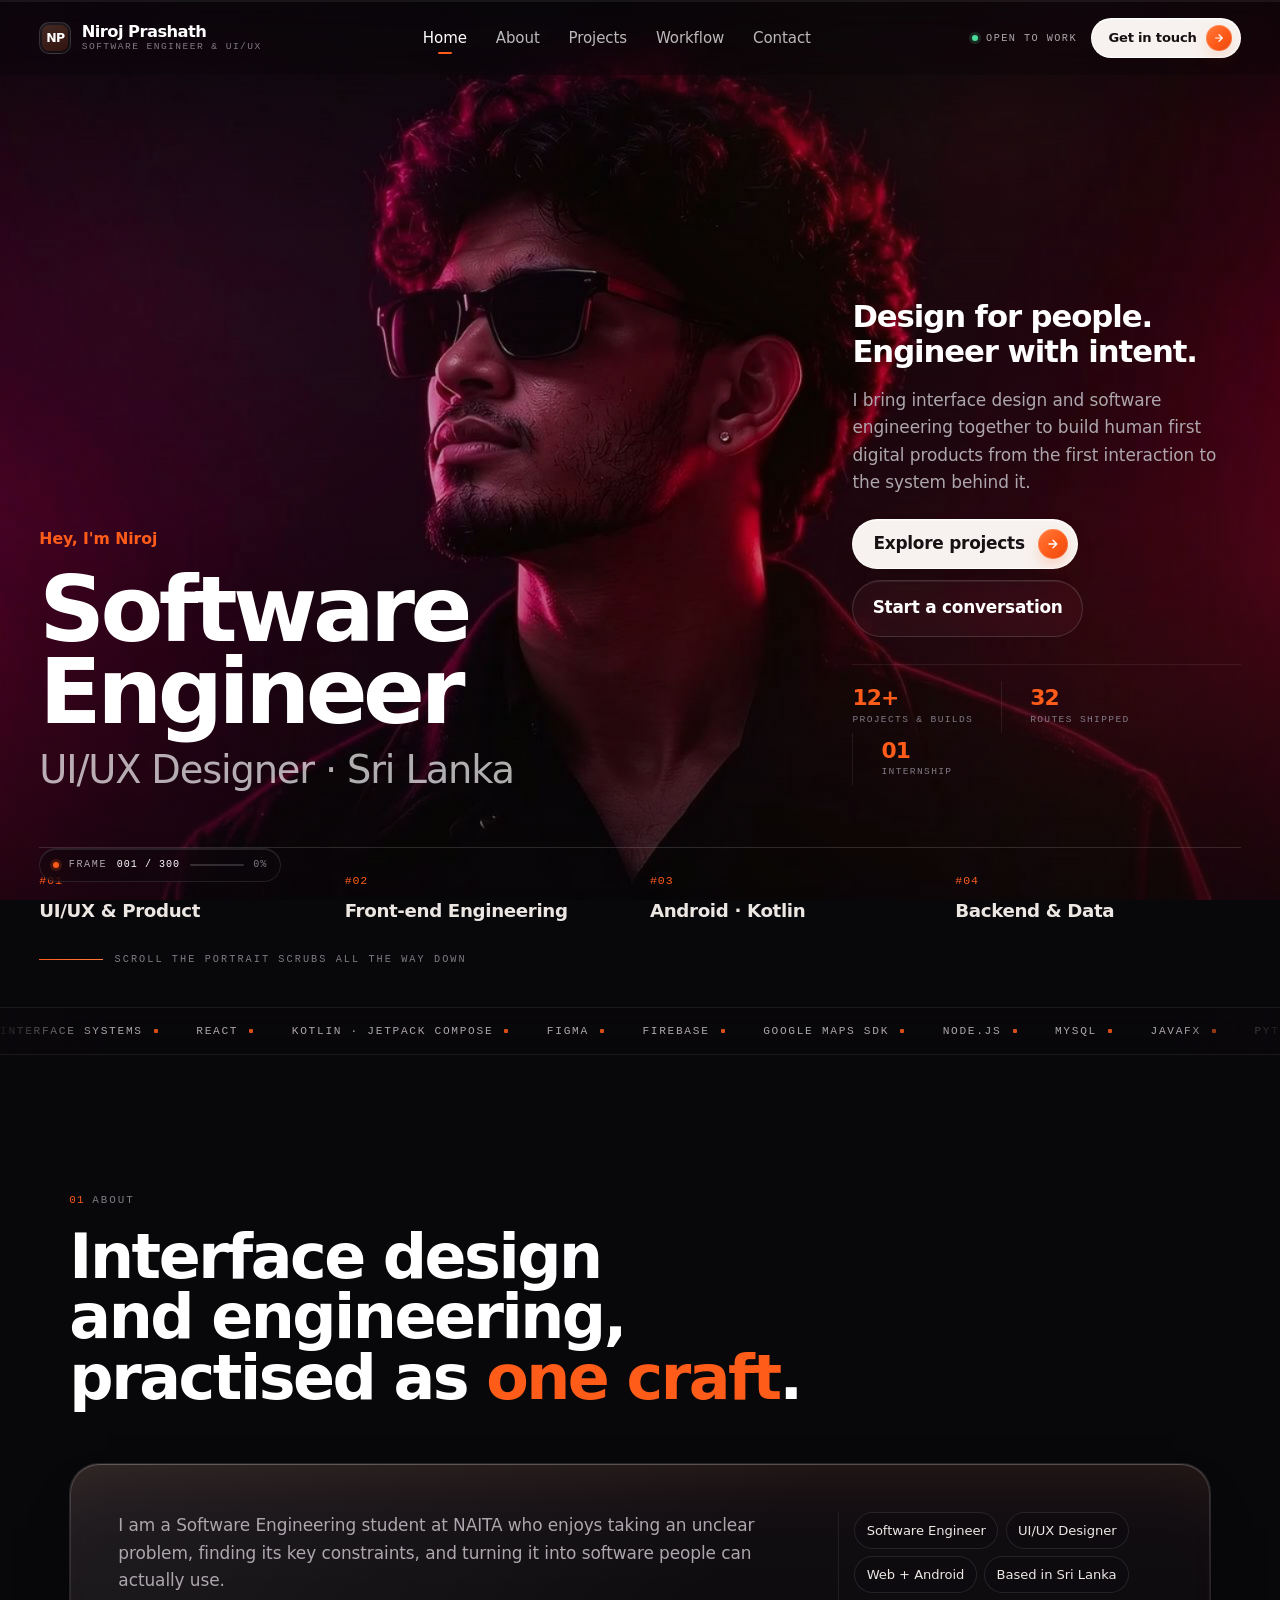
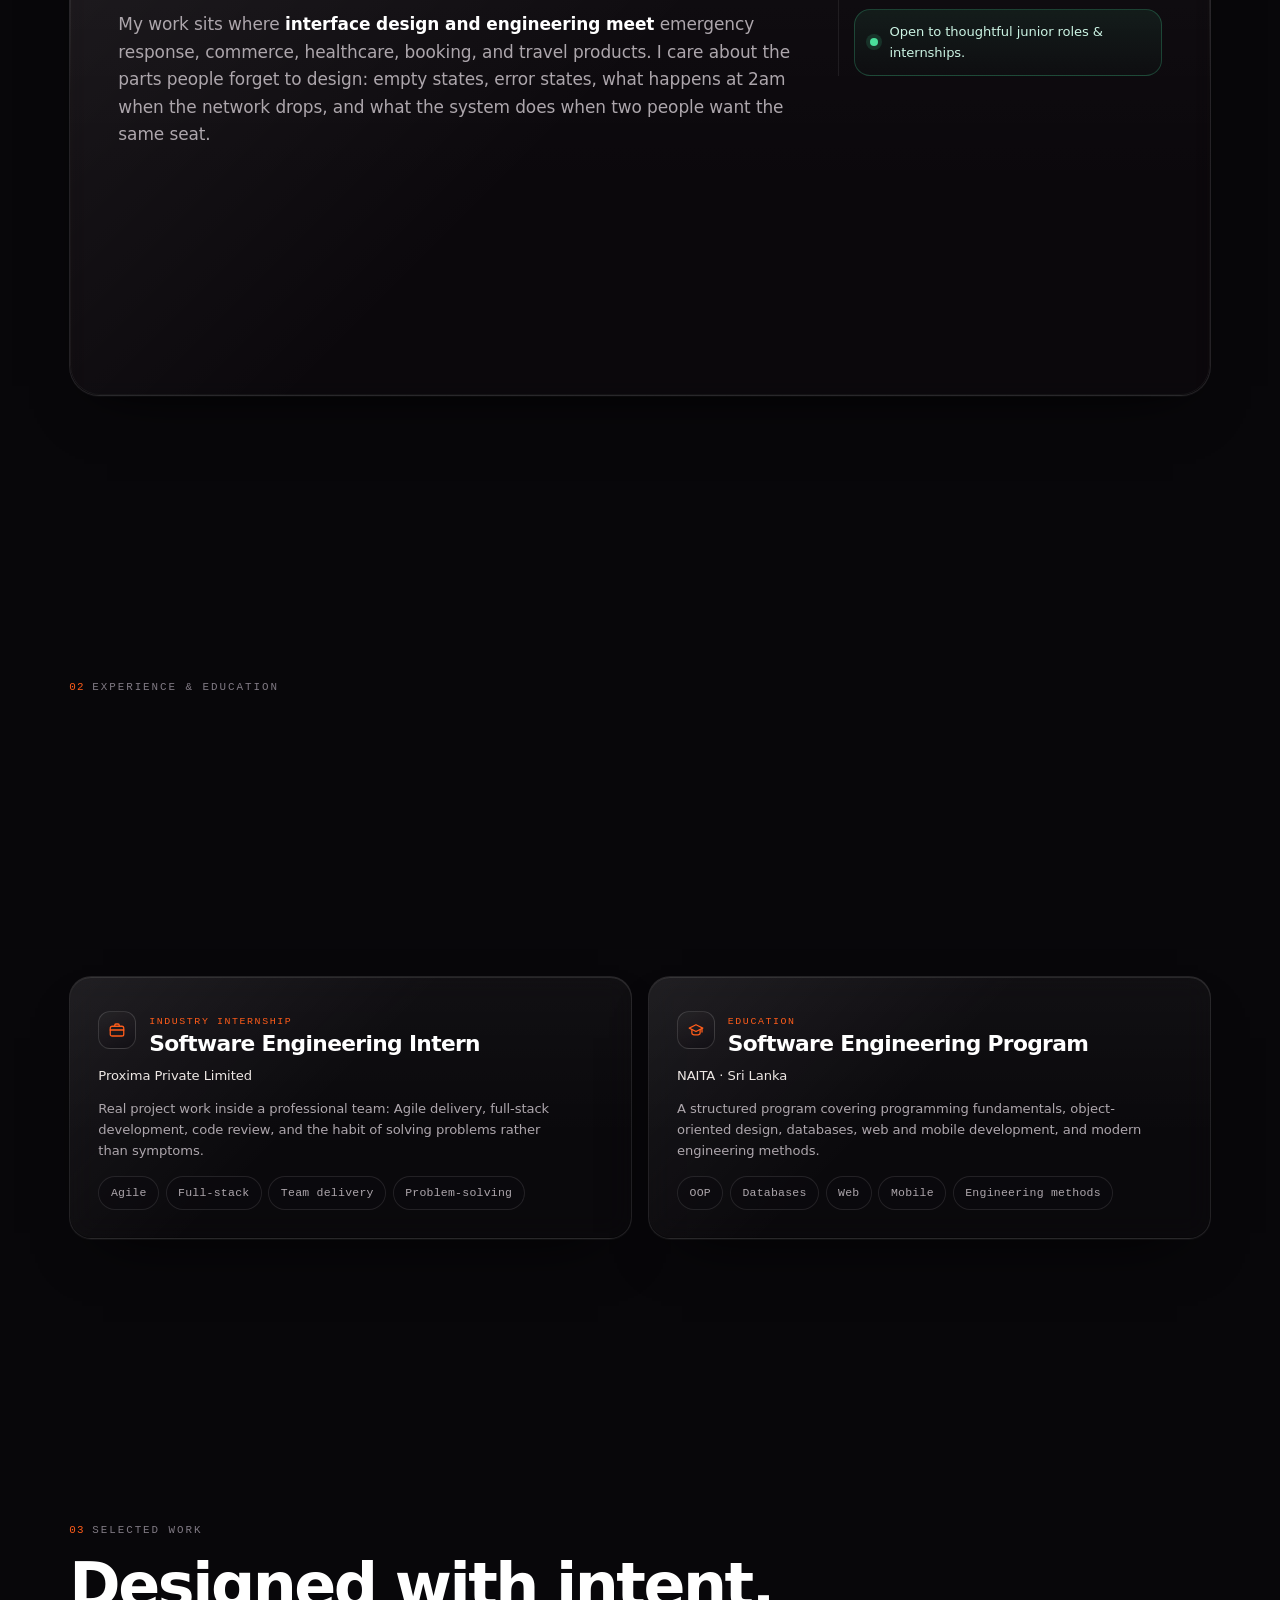
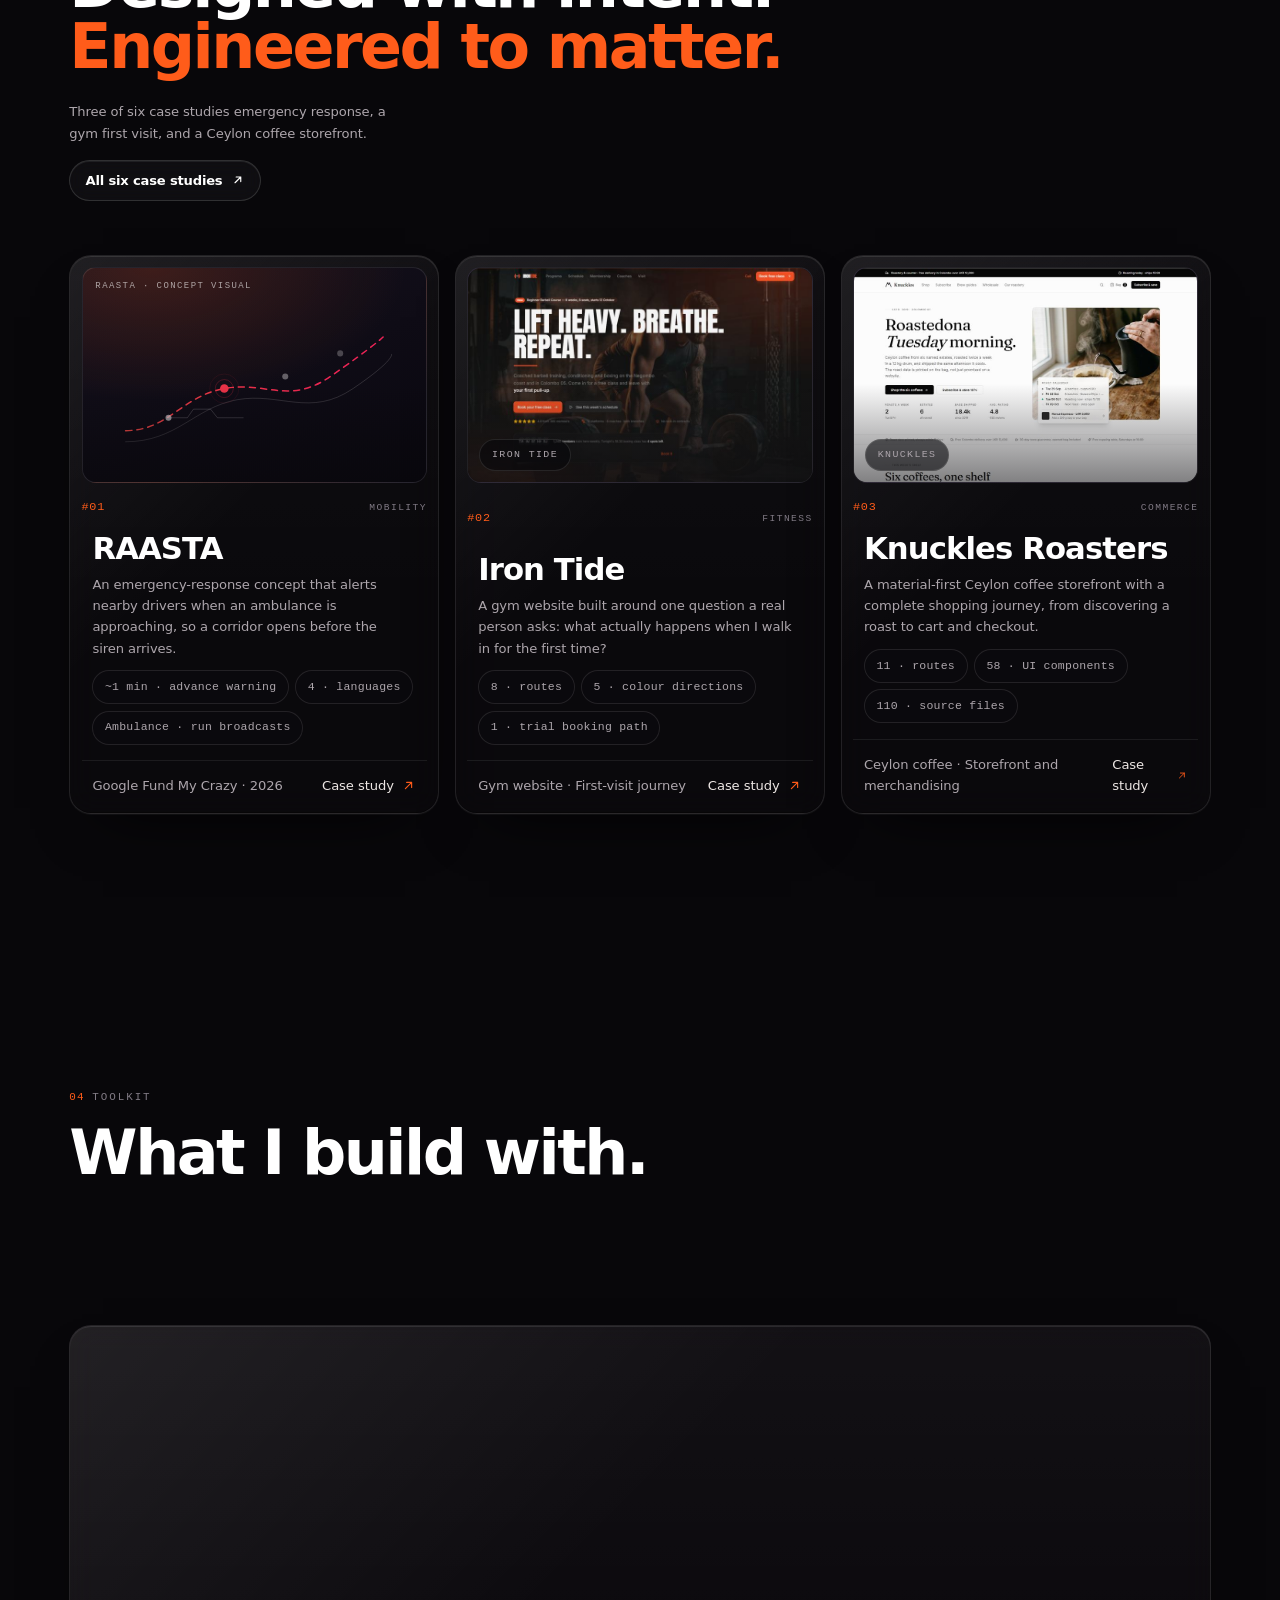
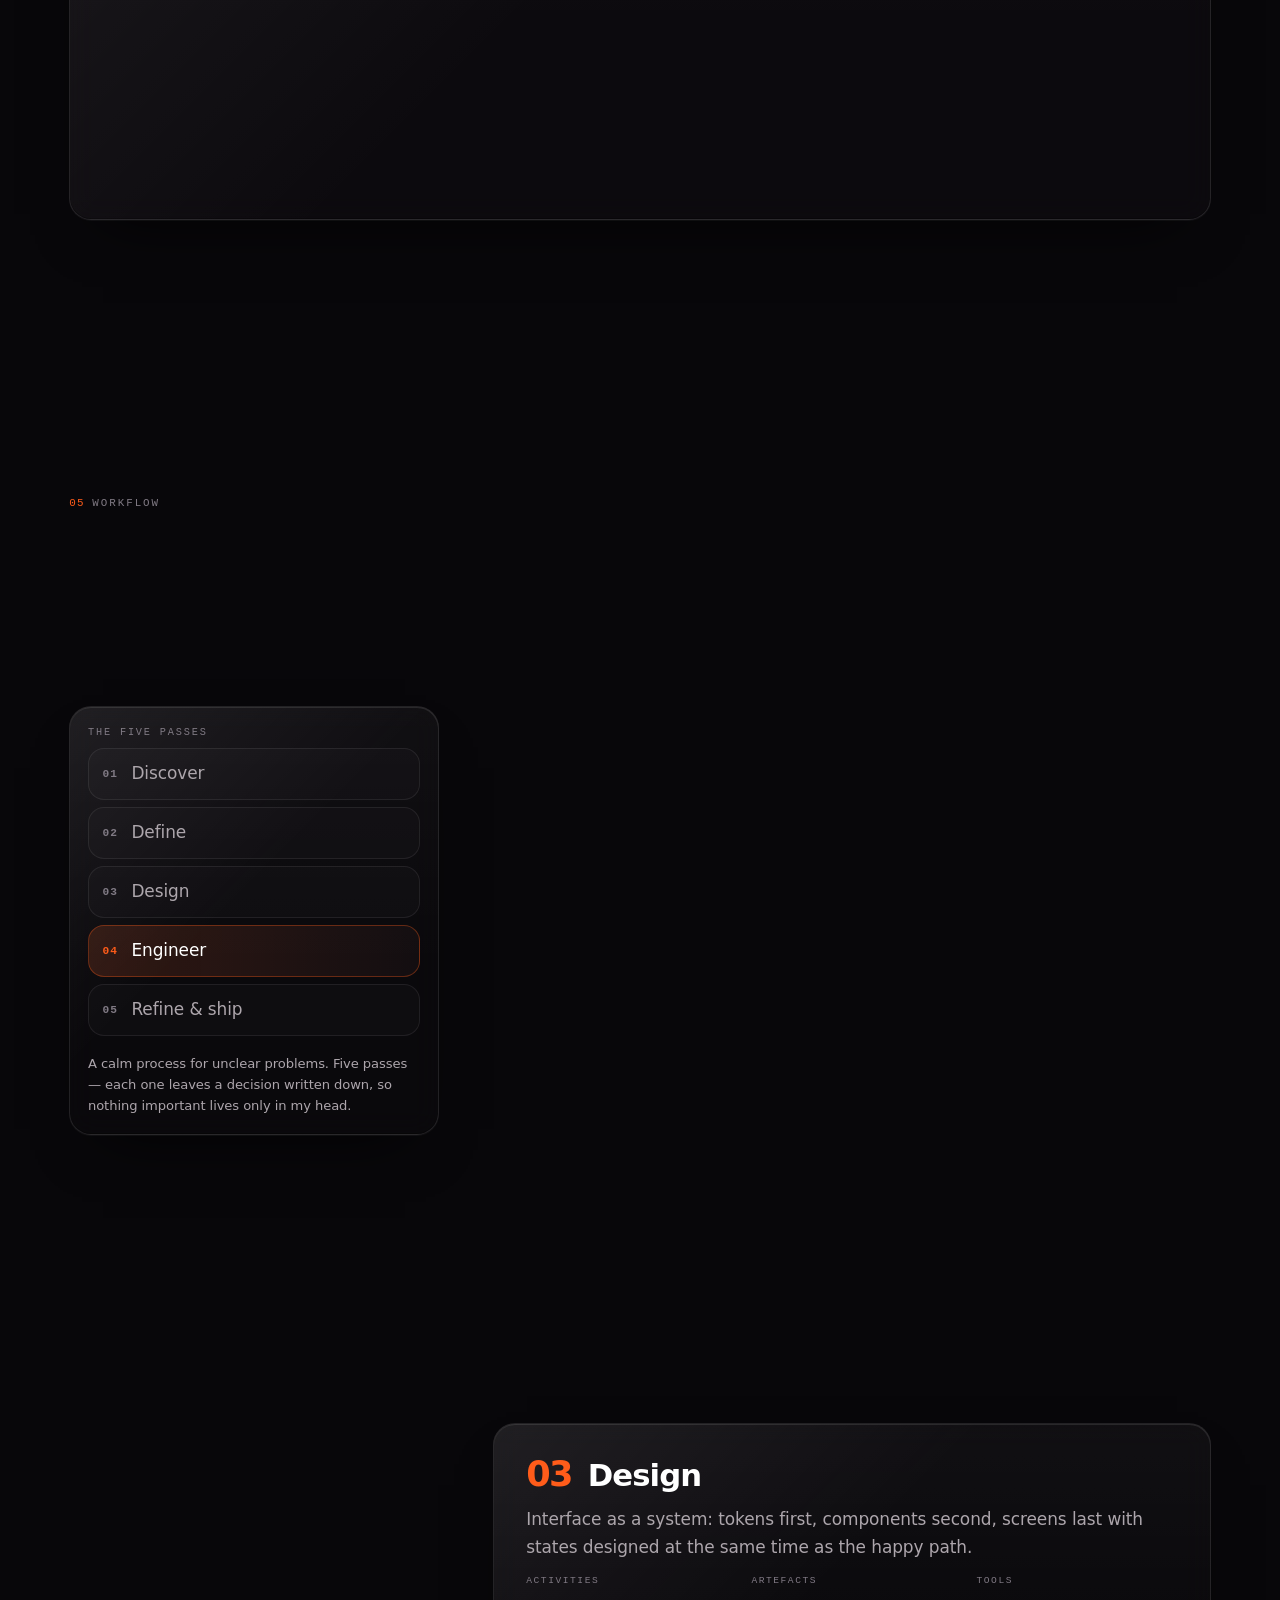
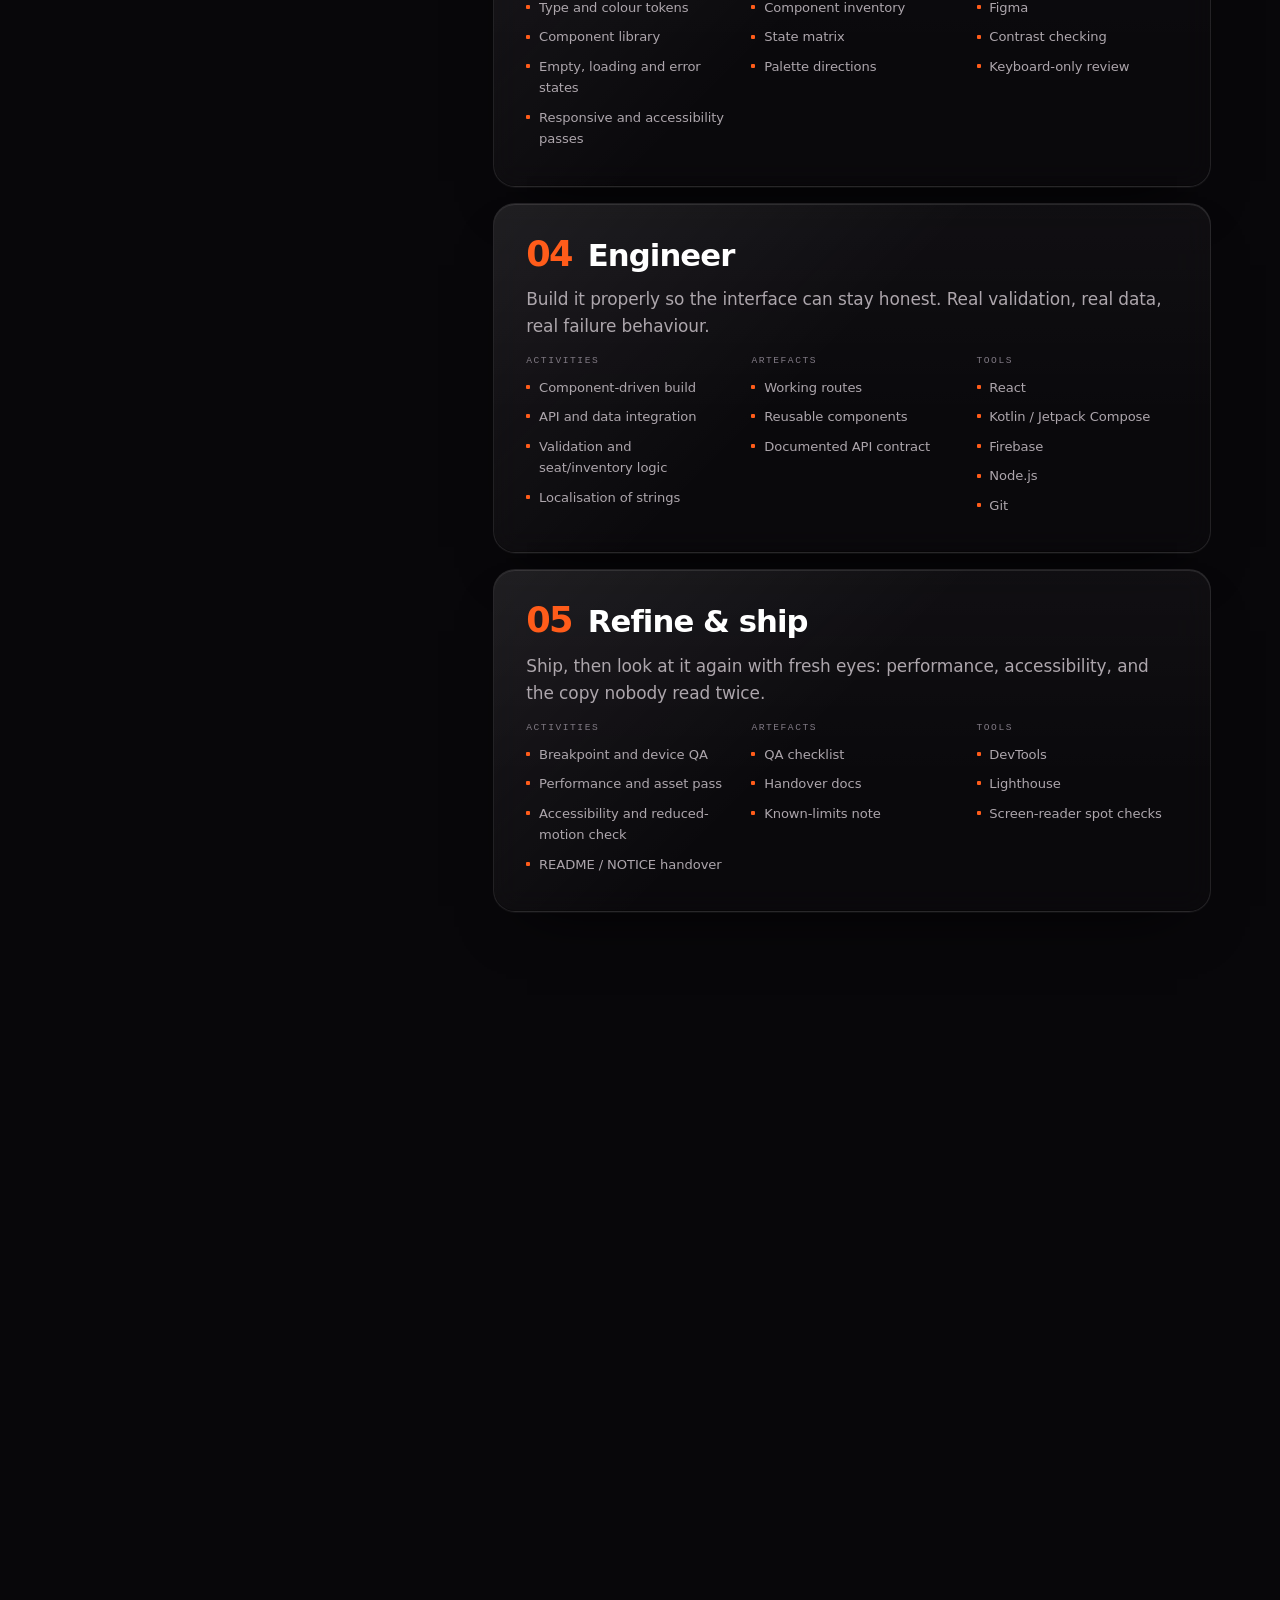
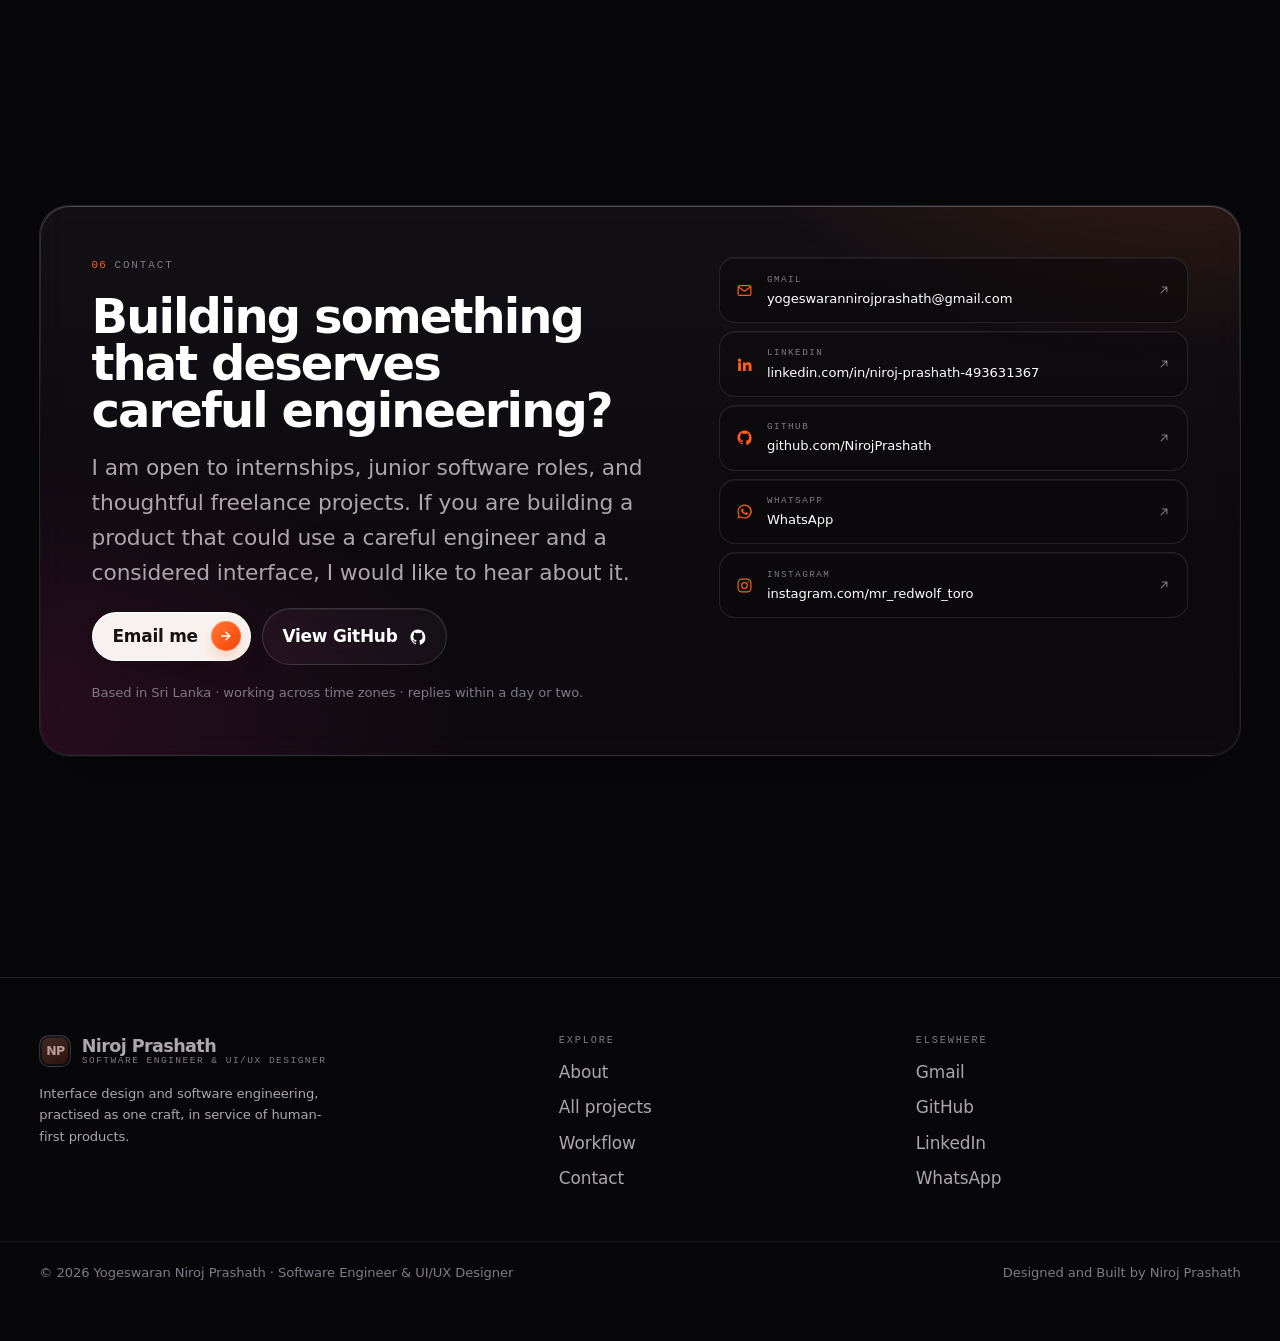
==== commit 43874abb: "Update index.html" ====
--- a/index.html
+++ b/index.html
@@ -213,7 +213,7 @@
   </section>
 
   <!-- ================================================ experience / education -->
-  <section class="section" id="experience" aria-labelledby="exp-title">
+  <section class="section section--ground" id="experience" aria-labelledby="exp-title">
     <div class="wrap">
       <div class="sec-head__row sec-head">
         <div>
--- a/css/base.css
+++ b/css/base.css
@@ -157,6 +157,18 @@
   outline: 2px solid var(--accent);
   outline-offset: 3px;
   border-radius: 4px;
+}
+
+/* The ring above is right for keyboard use — it is the ring iOS paints on a
+   script-focused menu link (opening the burger) that reads as a stray selection
+   box. The sheet now focuses the panel instead of the first link; these rules
+   keep the ring tidy when a keyboard visitor really does Tab into the menu. */
+.sheet:focus { outline: none; }
+.sheet__link:focus-visible { outline-offset: -2px; border-radius: var(--r-s); }
+
+/* Touch devices: no focus ring at all — there is no keyboard to serve. */
+@media (pointer: coarse) {
+  :focus-visible { outline: none; }
 }
 
 /* ---------------------------------------------------------------- typography */
--- a/css/layout.css
+++ b/css/layout.css
@@ -155,6 +155,7 @@
   left: 0;
   width: 100vw;
   height: 100vh;
+  height: 100dvh;          /* iOS: 100vh is the toolbar-hidden viewport */
   object-fit: cover;
   display: block;
   z-index: 0;
@@ -813,8 +814,44 @@
   .hud__bar { width: 38px; }
   .hud__label { display: none; }
   .site-foot__grid { grid-template-columns: minmax(0, 1fr); }
+
+  /* menu sheet: compact, designed rows instead of five oversize lines */
+  .sheet {
+    gap: 0;
+    padding-top: max(calc(var(--header-h) + 1.1rem), env(safe-area-inset-top));
+    padding-bottom: max(2rem, env(safe-area-inset-bottom));
+  }
+  .sheet__link { font-size: 1.28rem; padding: 0.82rem 0.2rem; letter-spacing: -0.025em; }
+  .sheet__arrow { font-size: 0.95rem; }
+  .sheet__foot { margin-top: 1.1rem; gap: 0.6rem; }
+
+  .hud { font-size: 0.62rem; }
 }
 
 @media (max-height: 480px) and (orientation: landscape) {
   .hud { display: none; }
 }
+
+/* ------------------------------------------------ touch / small-screen cost
+   Blur on the layers that sit over the moving canvas is the most expensive
+   thing on a phone GPU, and it feeds the memory pressure behind iOS's
+   "A problem repeatedly occurred". Tap targets go to 44px. */
+@media (max-width: 720px), (pointer: coarse) {
+  .site-head, .sheet, .hud {
+    -webkit-backdrop-filter: none;
+    backdrop-filter: none;
+  }
+  .site-head { background-color: rgba(9, 7, 10, 0.88); }
+  .sheet { background-color: rgba(9, 7, 10, 0.97); }
+  .hud { background-color: rgba(12, 9, 12, 0.78); }
+
+  .nav__link { min-height: 44px; display: inline-flex; align-items: center; }
+  .burger { width: 44px; height: 44px; }
+}
+
+/* Tablets: an iPad portrait is 768–834 wide and has room for the full nav */
+@media (min-width: 821px) and (max-width: 960px) {
+  .nav { display: flex; }
+  .head-status { display: none; }
+  .burger { display: none; }
+}
--- a/css/blocks.css
+++ b/css/blocks.css
@@ -183,7 +183,7 @@
 
 .work-card:hover .work-card__sheen { transform: translateX(45%); opacity: 1; }
 
-/* screenshot slot: the top of the real build, framed */
+/* project screen slot: the top of the real build, framed */
 .work-card__media {
   position: relative;
   border-radius: calc(var(--r-l) - 8px);
@@ -211,7 +211,17 @@
   background: linear-gradient(0deg, rgba(8, 7, 10, 0.5), rgba(8, 7, 10, 0) 46%);
 }
 
-.work-card__tag { position: absolute; left: 0.7rem; bottom: 0.7rem; z-index: 2; }
+/* project name sits on the image — a label, not the word "screenshot" */
+.work-card__tag {
+  position: absolute;
+  left: 0.7rem;
+  bottom: 0.7rem;
+  z-index: 2;
+  font-size: 0.62rem;
+  letter-spacing: 0.14em;
+  text-transform: uppercase;
+  background-color: rgba(8, 7, 10, 0.6);
+}
 
 .work-card__head { display: flex; align-items: center; justify-content: space-between; gap: 1rem; }
 .work-card__idx {
@@ -248,7 +258,7 @@
 .work-card__meta,
 .work-card__foot { padding-inline: clamp(0.4rem, 0.2rem + 0.6vw, 0.7rem); }
 
-/* concept motif for work with no screenshots */
+/* concept motif for work with no product screen */
 .work-card__media--motif {
   display: grid;
   place-items: center;
